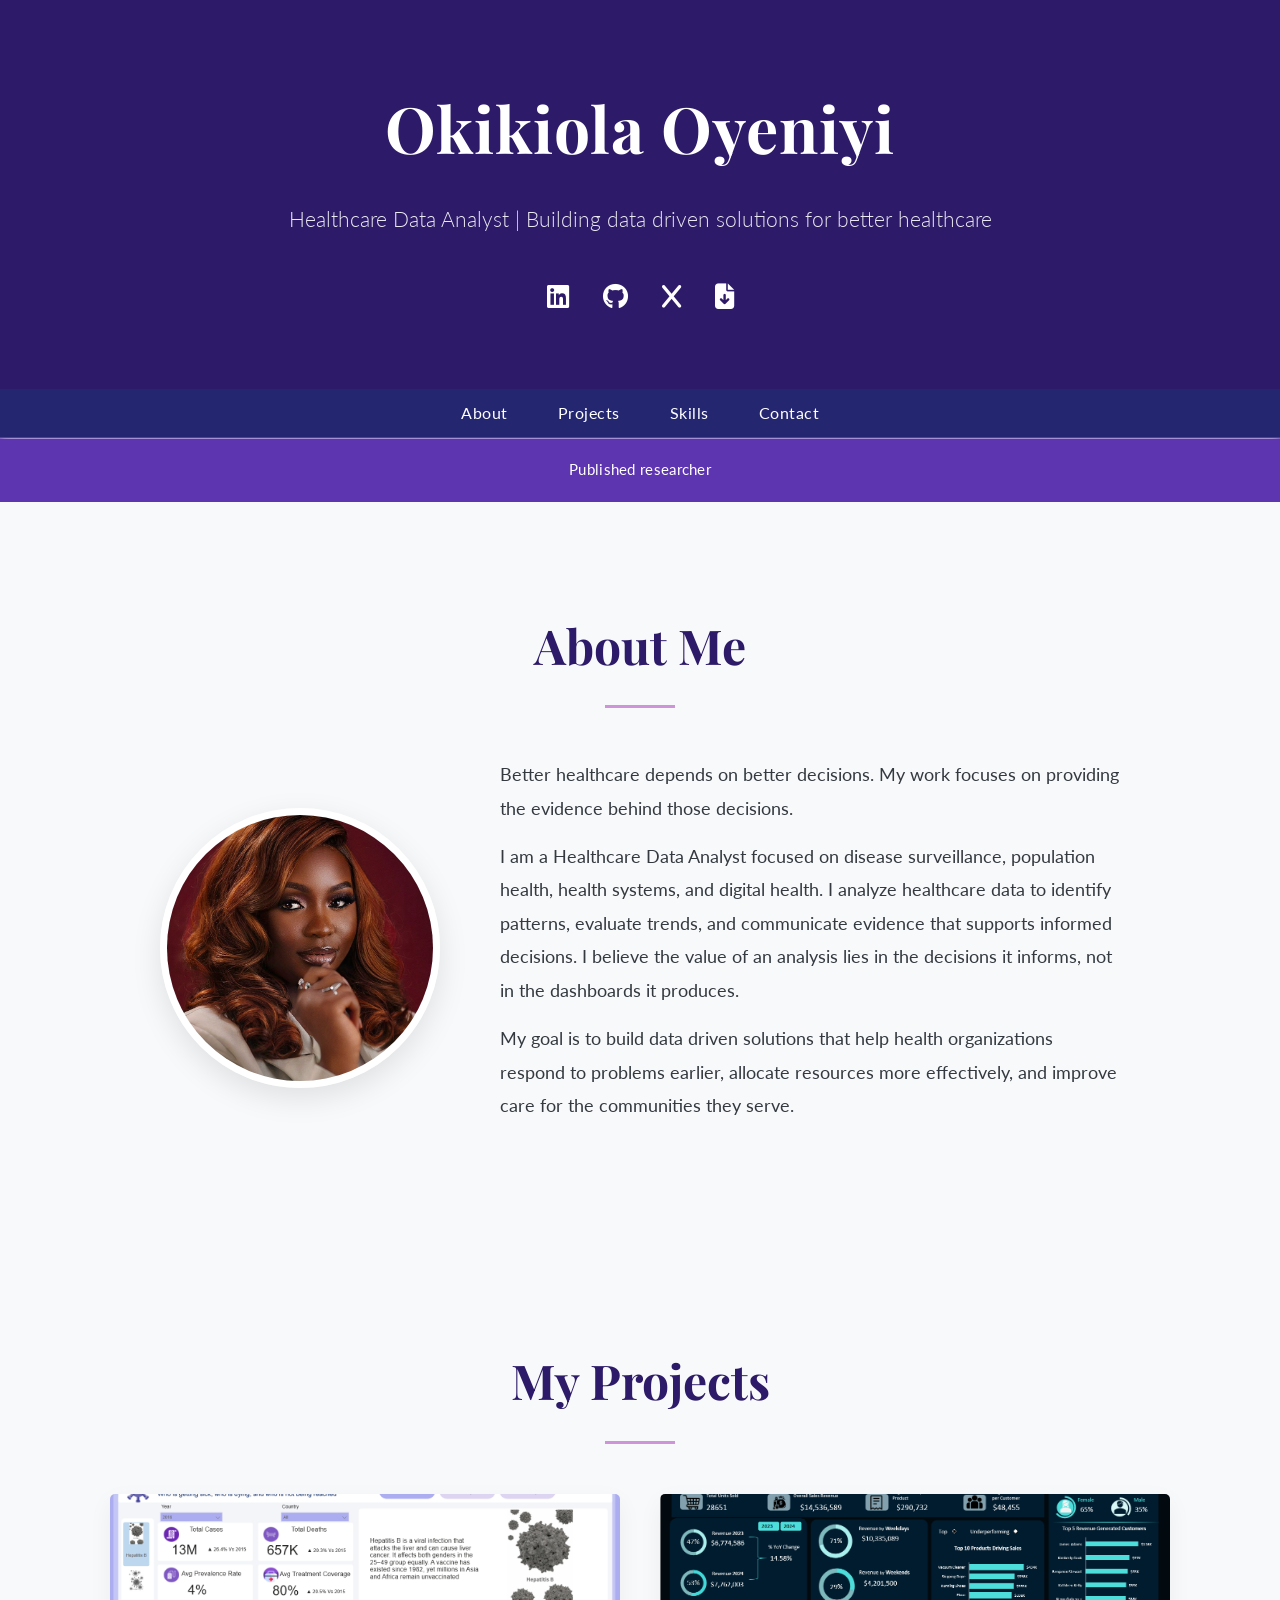
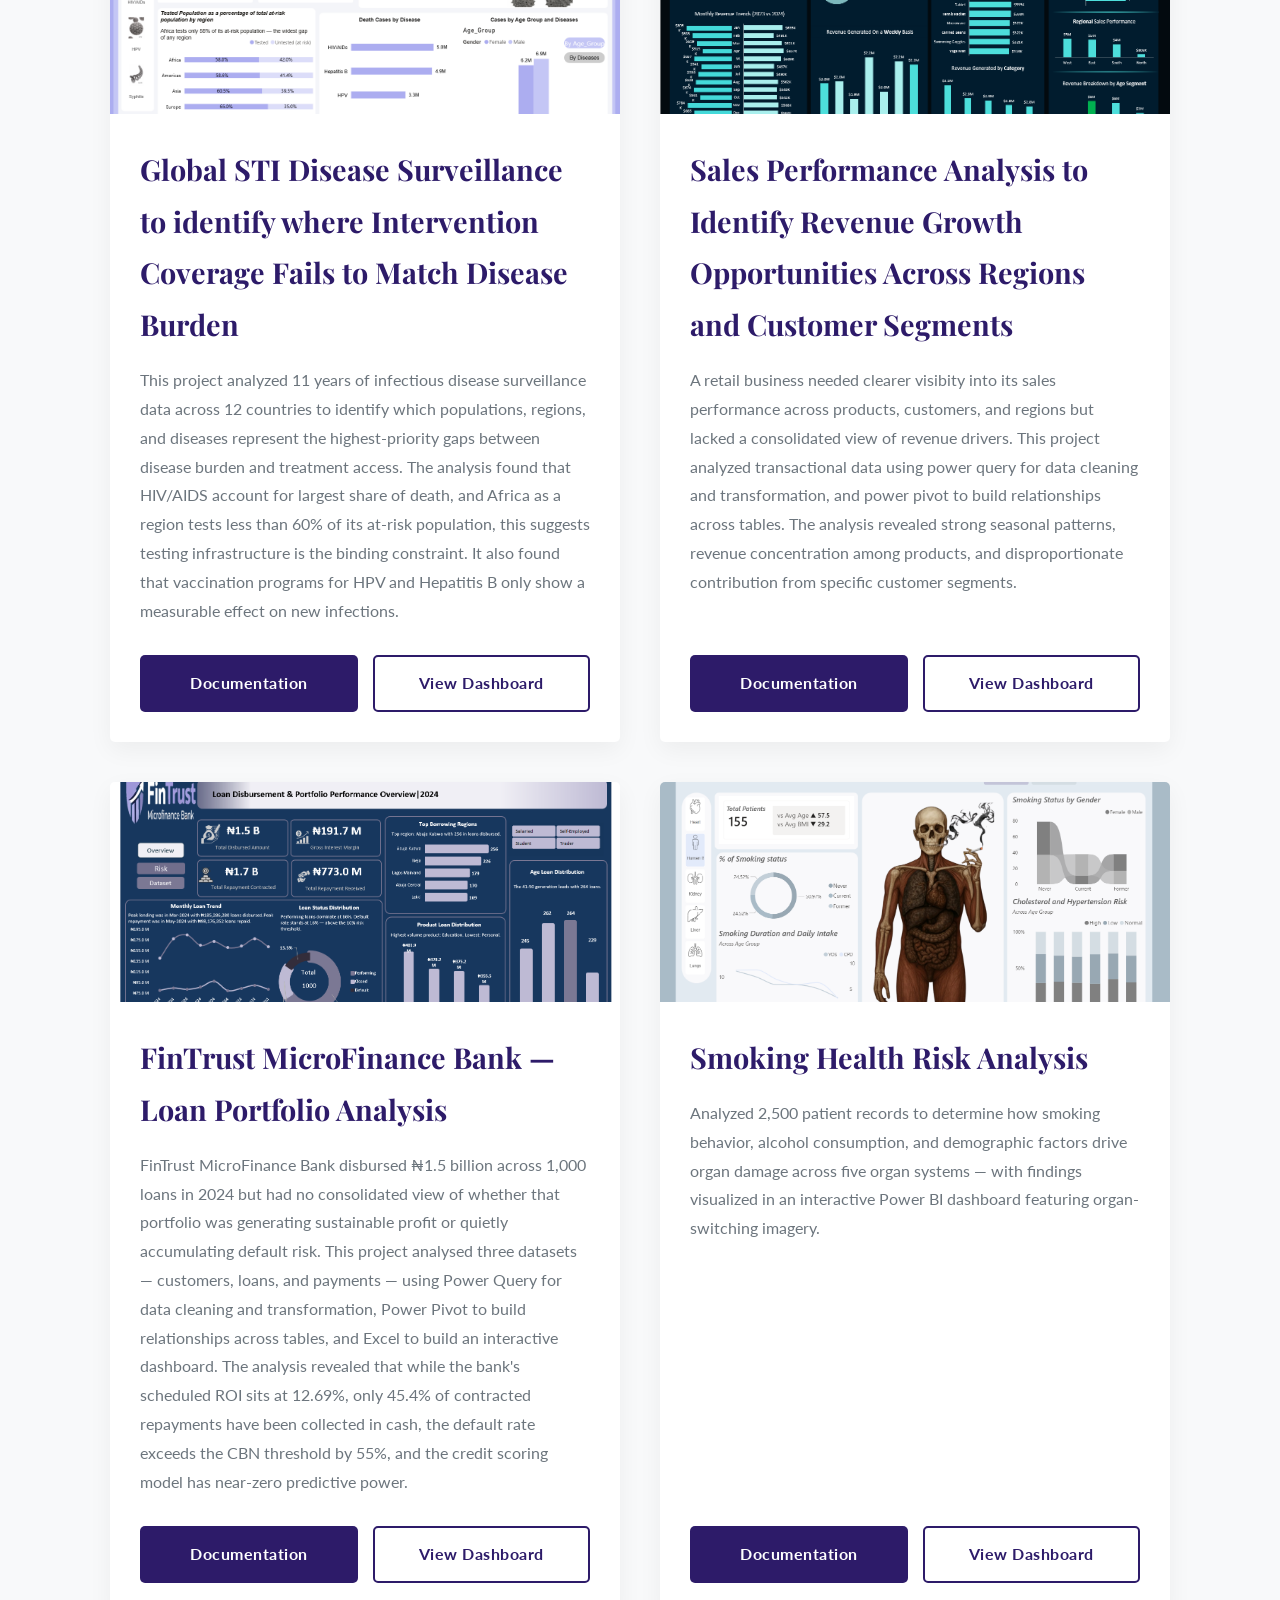
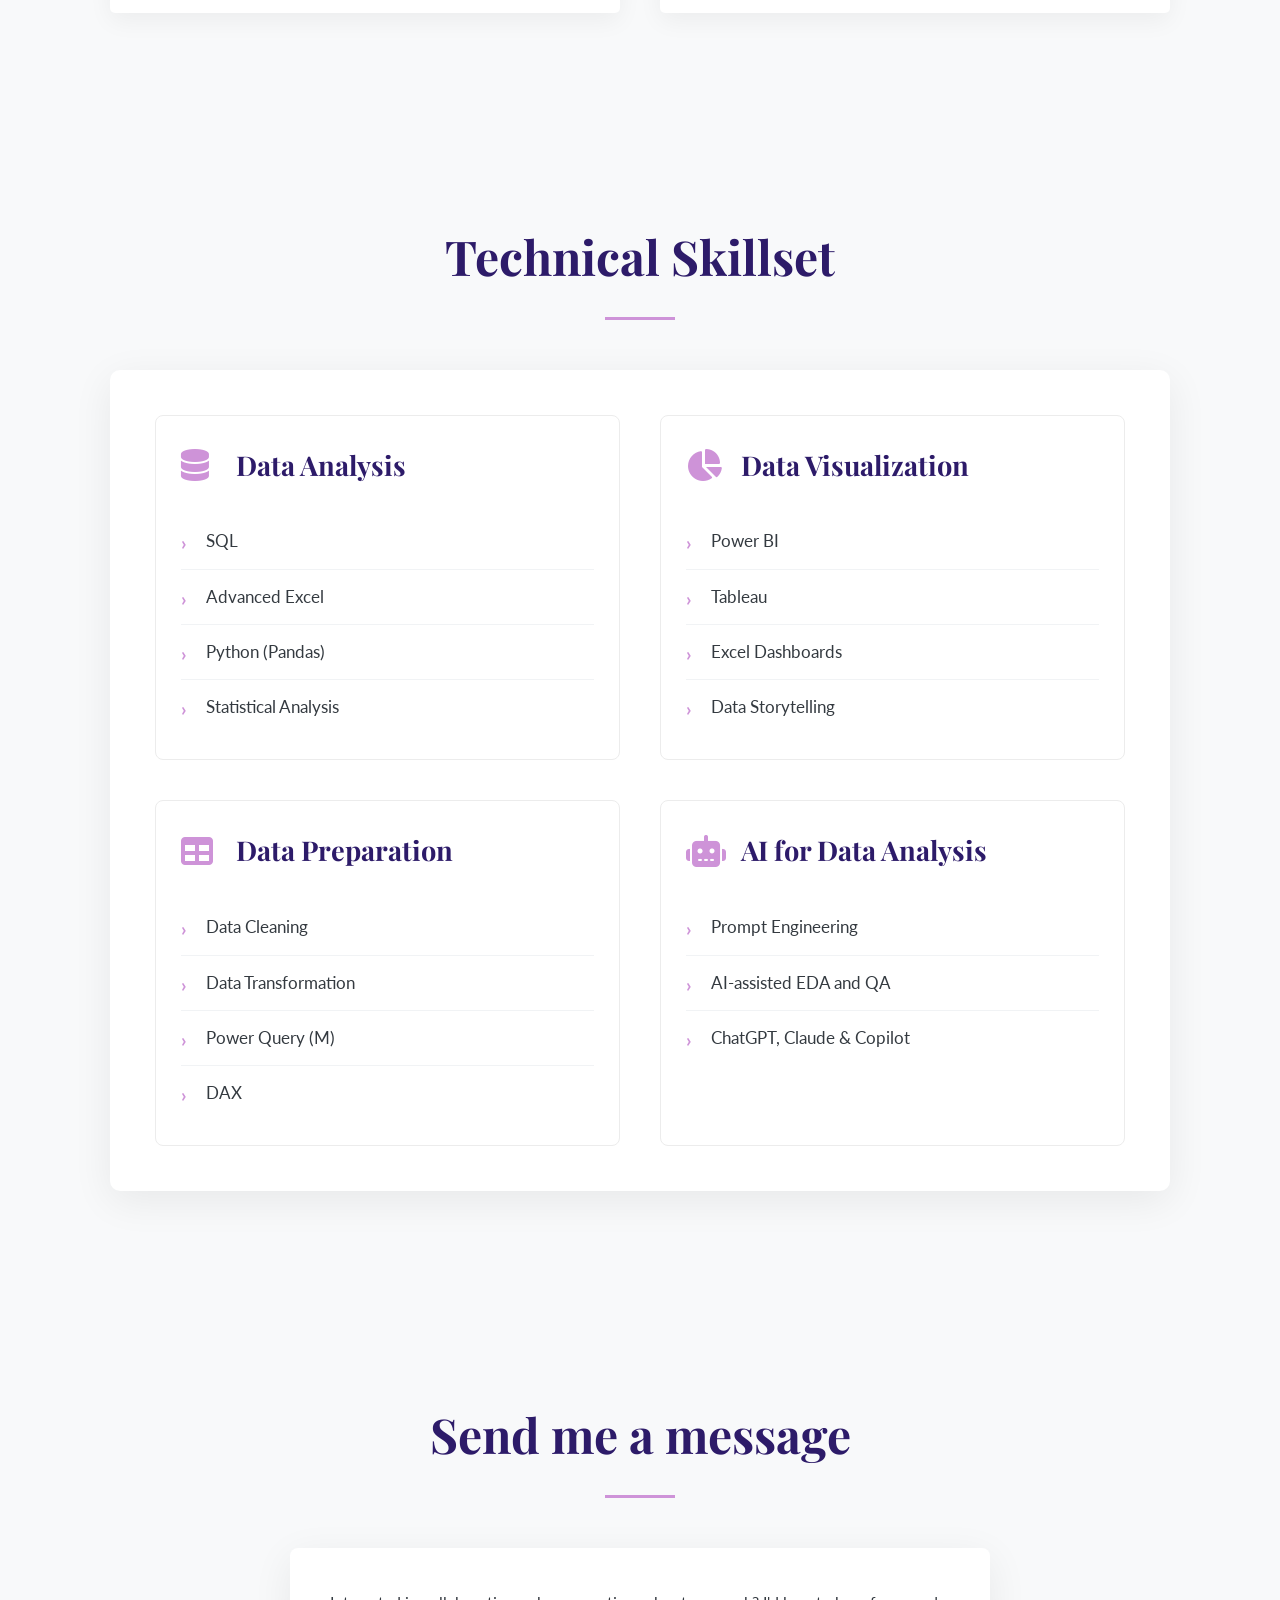
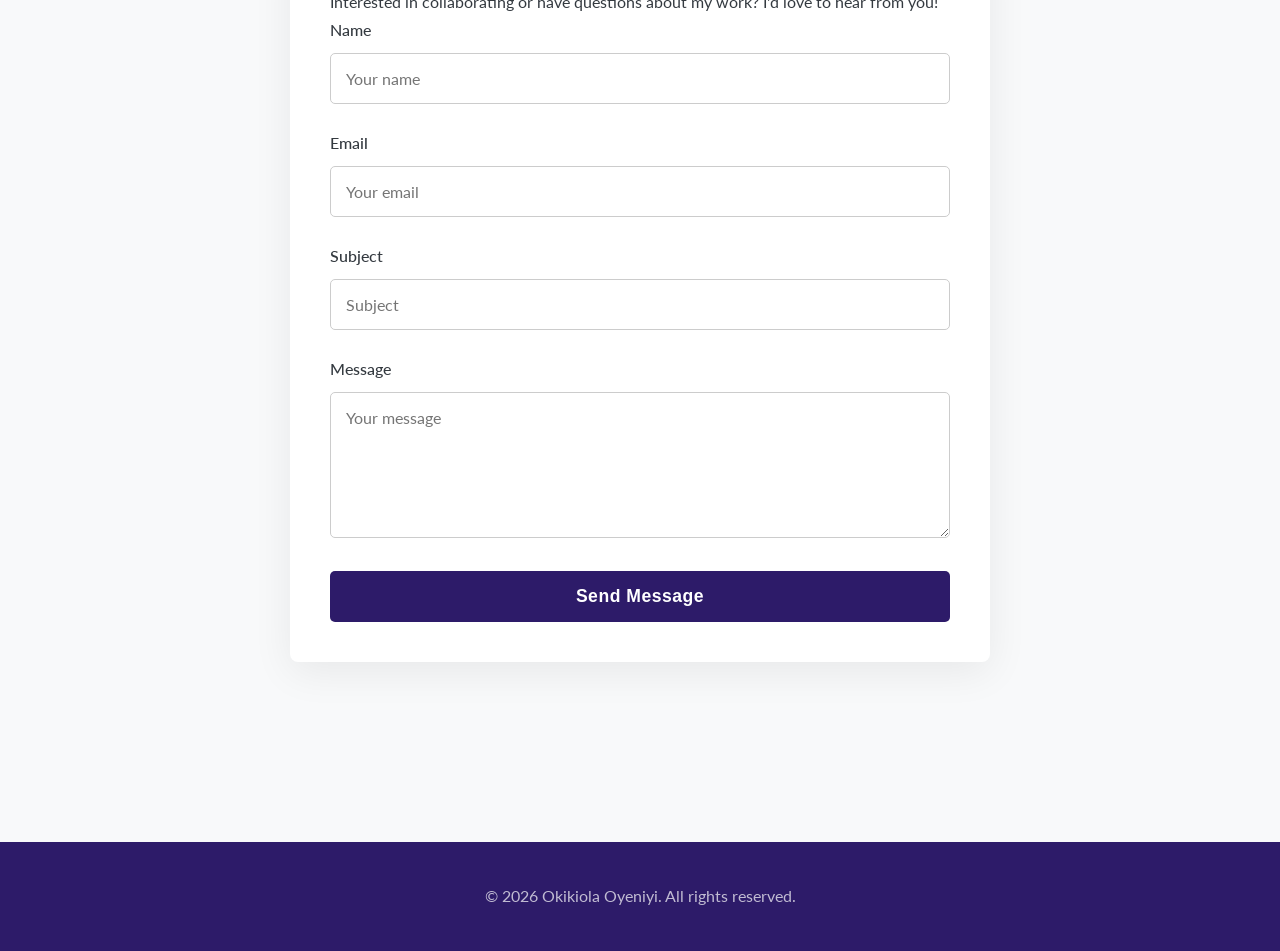
==== index.html @ 218a5eeb "Update index.html" ====
<!DOCTYPE html>
<html lang="en">
<head>
    <meta charset="UTF-8">
    <meta name="viewport" content="width=device-width, initial-scale=1.0">
    
    <!--💡UPDATE: Change the title to your name-->
    <title>Okikiola Oyeniyi| Healthcare Data Analyst Portfolio</title>

    <head>
    <meta charset="UTF-8">
    <meta name="viewport" content="width=device-width, initial-scale=1.0">
    
    <head>
    <meta charset="UTF-8">
    <meta name="viewport" content="width=device-width, initial-scale=1.0">

    <title>Okikiola Oyeniyi | Healthcare Data Analyst</title>

    <meta name="description" content="Healthcare Data Analyst building data driven solutions for disease surveillance, population health, health systems, and digital health using SQL, Power BI, Excel, and Python.">

    <meta name="keywords" content="Healthcare Data Analyst, Health Data Analyst, Public Health Analytics, Disease Surveillance, Population Health, Health Systems, Digital Health, SQL, Power BI, Excel, Python">

    <meta name="author" content="Okikiola Oyeniyi">

    <meta name="robots" content="index, follow">

    <link rel="canonical" href="https://oyeniyiokikiola.github.io/">

    <!-- Open Graph -->
    <meta property="og:title" content="Okikiola Oyeniyi | Healthcare Data Analyst">
    <meta property="og:description" content="Building data driven solutions for disease surveillance, population health, health systems, and digital health.">
    <meta property="og:image" content="https://oyeniyiokikiola.github.io/assets/images/Headshot.jpeg">
    <meta property="og:url" content="https://oyeniyiokikiola.github.io/">
    <meta property="og:type" content="website">

    <!-- Twitter / X -->
    <meta name="twitter:card" content="summary_large_image">
    <meta name="twitter:title" content="Okikiola Oyeniyi | Healthcare Data Analyst">
    <meta name="twitter:description" content="Building data driven solutions for disease surveillance, population health, health systems, and digital health.">
    <meta name="twitter:image" content="https://oyeniyiokikiola.github.io/assets/images/Headshot.jpeg">

    <!-- Structured Data -->
    <script type="application/ld+json">
    {
      "@context": "https://schema.org",
      "@type": "Person",
      "name": "Okikiola Oyeniyi",
      "url": "https://oyeniyiokikiola.github.io/",
      "image": "https://oyeniyiokikiola.github.io/assets/images/Headshot.jpeg",
      "jobTitle": "Healthcare Data Analyst",
      "description": "Healthcare Data Analyst building data driven solutions for better healthcare.",
      "sameAs": [
        "https://github.com/oyeniyiokikiola",
        "https://www.linkedin.com/in/okikiola-oyeniyi",
        "https://x.com/kiki_blacc",
        "https://orcid.org/0009-0009-5763-0736"
      ]
    }
    </script>

    <!-- Favicon -->
    <link rel="icon" type="image/png" href="/favicon-32x32.png">
    <link rel="apple-touch-icon" href="/favicon-32x32.png">

    <!-- Google Fonts -->
    <link rel="preconnect" href="https://fonts.googleapis.com">
    <link rel="preconnect" href="https://fonts.gstatic.com" crossorigin>
    <link href="https://fonts.googleapis.com/css2?family=Lato:wght@300;400;700&family=Playfair+Display:wght@500;700&display=swap" rel="stylesheet">

    <!-- Font Awesome -->
    <link rel="stylesheet" href="https://cdnjs.cloudflare.com/ajax/libs/font-awesome/6.4.2/css/all.min.css">

    <!-- Stylesheet -->
    <link rel="stylesheet" href="assets/css/style.css">
</head>
    <link rel="apple-touch-icon" href="/favicon-32x32.png">
    
    <!-- Google Fonts for Elegant Typography -->
    <link rel="preconnect" href="https://fonts.googleapis.com">
    <link rel="preconnect" href="https://fonts.gstatic.com" crossorigin> 
    <link href="https://fonts.googleapis.com/css2?family=Lato:wght@300;400;700&family=Playfair+Display:wght@500;700&display=swap" rel="stylesheet">
    
    <!-- Font Awesome for Icons -->
    <link rel="stylesheet" href="https://cdnjs.cloudflare.com/ajax/libs/font-awesome/6.4.2/css/all.min.css">
    
    <!-- Your Stylesheet -->
    <link rel="stylesheet" href="assets/css/style.css">
</head>
<body>

<!-- HEADER SECTION -->
<header>
    <div class="container">
        <!--💡UPDATE: Change to your name and title-->
        <h1>Okikiola Oyeniyi</h1>
        <p>Healthcare Data Analyst | Building data driven solutions for better healthcare </p>
        <div class="social-links">
            <!--💡UPDATE: Add your social media links and CV file-->
            <a href="https://www.linkedin.com/in/okikiola-oyeniyi-?" target="_blank" title="LinkedIn"><i class="fab fa-linkedin"></i></a>
            <a href="https://github.com/oyeniyiokikiola" target="_blank" title="GitHub"><i class="fab fa-github"></i></a>
            <a href="https://x.com/kiki_blacc?s=21" target="_blank" title="x"><i class="fab fa-x"></i></a>
            <a href="assets/Okikiola_Oyeniyi_Healthcare_Data_Analyst.pdf" download title="Download CV"><i class="fas fa-file-arrow-down"></i></a>
        </div>
    </div>
</header>

<!-- NAVIGATION -->
<nav>
    <div class="container">
        <ul>
            <li><a href="#about">About</a></li>
            <li><a href="#projects">Projects</a></li>
            <li><a href="#skills">Skills</a></li>
            <li><a href="#contact">Contact</a></li>
        </ul>
    </div>
</nav>

    <section class="credentials-strip">
    <div class="container">
        <ul>
            <li>Published researcher</li>
        </ul>
    </div>
</section>

<!-- ABOUT SECTION -->
<section id="about" class="section">
    <div class="container">
        <h2>About Me</h2>
        <div class="about-content">
            <!--💡UPDATE: Change the image to your own profile photo in assets/images/-->
            <img src="assets/images/Headshot.jpeg" alt="Okikiola Oyeniyi" class="profile-photo">
            <div class="about-text">
                <!--💡UPDATE: Write your own 'About Me' text here-->
                <p> Better healthcare depends on better decisions. My work focuses on providing the evidence behind those decisions.</p>
                <p> I am a Healthcare Data Analyst focused on disease surveillance, population health, health systems, and digital health. 
                    I analyze healthcare data to identify patterns, evaluate trends, and communicate evidence that supports informed decisions. I believe the value of an analysis lies in the decisions it informs, not in the dashboards it produces.</p>
                <p> My goal is to build data driven solutions that help health organizations respond to problems earlier, allocate resources more effectively, and improve care for the communities they serve.</p>
            </div>
        </div>
    </div>
</section>

<!-- PROJECTS SECTION -->
<section id="projects" class="section">
    <div class="container">
        <h2>My Projects</h2>
        <div class="projects-grid">

            <!--💡UPDATE: Replace this with your own project. Add as many as you like!-->

            <!-- Project 1 -->
             <div class="project-card">
                <!--💡UPDATE: Add a preview image of your project to assets/images/ -->
                <img src="assets/images/STI SURVEILLANCE DASHBOARD_THE BURDEN PAGE.png" alt="Global STI Surveillance Analysis">
                <div class="project-card-content">
                    <h3>Global STI Disease Surveillance to identify where Intervention Coverage Fails to Match Disease Burden </h3>
                    <p>This project analyzed 11 years of infectious disease surveillance data across 12 countries to identify which populations, regions, and diseases represent the highest-priority gaps between disease burden and treatment access. 
                    The analysis found that HIV/AIDS account for largest share of death, and Africa as a region tests less than 60% of its at-risk population, this suggests testing infrastructure is the binding constraint. It also found that vaccination programs for HPV and Hepatitis B only show a measurable effect on new infections.</p>
                    <div class="project-buttons">
                        <!--💡UPDATE: Add link to your project's code/documentation on GitHub-->
                        <a href="https://github.com/oyeniyiokikiola/Global-STI-Disease-Surveillance/blob/main/README.md" target="_blank" class="btn">Documentation</a>
                        <!--💡UPDATE: Add link to your live dashboard (e.g., Power BI, Tableau Public)-->
                        <a href="https://app.powerbi.com/groups/me/reports/8d1d0e14-9d08-47fb-b0b3-285975092a63?ctid=9646116f-53e1-4fee-9cb9-2bd3a6e5dfe6&pbi_source=linkShare" class="btn btn-secondary">View Dashboard</a>
                         </div>
                      </div>
                 </div>
            <!-- Project 2 -->
             <div class="project-card">
                <!--💡UPDATE: Add a preview image of your project to assets/images/ -->
                <img src="assets/images/Screenshot 2026-02-14 162722.png" alt="Sales Performance Analysis">
                <div class="project-card-content">
                    <h3>Sales Performance Analysis to Identify Revenue Growth Opportunities Across Regions and Customer Segments</h3>
                    <p>A retail business needed clearer visibity into its sales performance across products, customers, and regions but lacked a consolidated view of revenue drivers. 
                        This project analyzed transactional data using power query for data cleaning and transformation, and power pivot to build relationships across tables.
                        The analysis revealed strong seasonal patterns, revenue concentration among products, and disproportionate contribution from specific customer segments.</p>
                    <div class="project-buttons">
                        <!--💡UPDATE: Add link to your project's code/documentation on GitHub-->
                        <a href="https://github.com/oyeniyiokikiola/oyeniyiokikiola-portfoliotemplate.documentation/blob/93373dc34728cf19396055e9667ff8a6bfe60fd3/README.md" target="_blank" class="btn">Documentation</a>
                        <!--💡UPDATE: Add link to your live dashboard (e.g., Power BI, Tableau Public)-->
                        <a href="https://1drv.ms/x/c/4a9770274467d72d/IQDkJ6khsww_TqsnxuVaXLp8ARb4NA27IxvzLuhWvVLcX_E?e=Vtoofb" class="btn btn-secondary">View Dashboard</a>
                         </div>
                      </div>
                 </div>

                <!-- Project 3 -->
                 <div class="project-card">
                    <!--💡UPDATE: Add a preview image of your project to assets/images/ -->
                    <img src="assets/images/FinTrust%20Dashboard%20Snapshot.png" alt="FinTrust Microfinanace Bank Portfolio Analysis">
                    <div class="project-card-content">
                        <h3>FinTrust MicroFinance Bank — Loan Portfolio Analysis</h3>
                        <p>FinTrust MicroFinance Bank disbursed ₦1.5 billion across 1,000 loans in 2024 but had no consolidated view of whether that portfolio was generating sustainable profit or quietly accumulating default risk. 
                        This project analysed three datasets — customers, loans, and payments — using Power Query for data cleaning and transformation, Power Pivot to build relationships across tables, and Excel to build an interactive dashboard. 
                        The analysis revealed that while the bank's scheduled ROI sits at 12.69%, only 45.4% of contracted repayments have been collected in cash, the default rate exceeds the CBN threshold by 55%, and the credit scoring model has near-zero predictive power.</p>
                        <div class="project-buttons">
                            <!--💡UPDATE: Add link to your project's code/documentation on GitHub-->
                            <a href="https://github.com/oyeniyiokikiola/FinTrust-MicroFinance-Bank-Loan-Portfolio-Analysis/blob/main/README.md" target="_blank" class="btn">Documentation</a>
                            <!--💡UPDATE: Add link to your live dashboard (e.g., Power BI, Tableau Public)-->
                            <a href="https://1drv.ms/x/c/4a9770274467d72d/IQA60BQMtWpzRJoBJrbt9QxZAbZ_gf5vAzukXt4uHMn-0R0?e=BeucKe" class="btn btn-secondary">View Dashboard</a>
                         </div>
                      </div>
                 </div>

                <!-- Project 4 -->
                 <div class="project-card">
                    <!--💡UPDATE: Add a preview image of your project to assets/images/ -->
                    <img src="assets/images/Smoking%20Health%20Analysis.png" alt="Smoking Health Risk Analysis">
                    <div class="project-card-content">
                        <h3>Smoking Health Risk Analysis </h3>
                        <p>Analyzed 2,500 patient records to determine how smoking behavior, alcohol consumption, and demographic factors drive organ damage across five organ systems — with findings visualized in an interactive Power BI dashboard featuring organ-switching imagery.</p>
                        <div class="project-buttons">
                            <!--💡UPDATE: Add link to your project's code/documentation on GitHub-->
                            <a href="https://github.com/oyeniyiokikiola/FinTrust-MicroFinance-Bank-Loan-Portfolio-Analysis/blob/main/README.md" target="_blank" class="btn">Documentation</a>
                            <!--💡UPDATE: Add link to your live dashboard (e.g., Power BI, Tableau Public)-->
                            <a href="https://app.powerbi.com/view?r=eyJrIjoiNjdmNGRiZGMtNDc4OC00M2FlLTk0ZjUtMTFiOTY3N2FkZWE3IiwidCI6IjY4ZjM4MWUzLTQ2ZGEtNDdiOS1iYTU3LTZmMzIyYjhmMGRhMSIsImMiOjN9" class="btn btn-secondary">View Dashboard</a>
                              
           
        </div>
    </div>
 </div>
</section>

<!-- SKILLS SECTION -->
<section id="skills" class="section">
    <div class="container">
        <h2>Technical Skillset</h2>
        <div class="skills-table">
            
            <!--💡UPDATE: Customize your skills in each category-->
            <!-- Column 1: Data Analysis -->
            <div class="skill-column">
                <div class="skill-header">
                    <i class="fas fa-database"></i>
                    <h3>Data Analysis</h3>
                </div>
                <ul class="skill-list">
                    <li>SQL</li>
                    <li>Advanced Excel</li>
                    <li>Python (Pandas)</li>
                    <li>Statistical Analysis</li>
                </ul>
            </div>

            <!-- Column 2: Data Visualization -->
            <div class="skill-column">
                <div class="skill-header">
                    <i class="fas fa-chart-pie"></i>
                    <h3>Data Visualization</h3>
                </div>
                <ul class="skill-list">
                    <li>Power BI</li>
                    <li>Tableau</li>
                    <li>Excel Dashboards</li>
                    <li>Data Storytelling</li>
                </ul>
            </div>

            <!-- Column 3: Data Preparation -->
            <div class="skill-column">
                <div class="skill-header">
                    <i class="fas fa-table"></i>
                    <h3>Data Preparation</h3>
                </div>
                <ul class="skill-list">
                    <li>Data Cleaning</li>
                    <li>Data Transformation</li>
                    <li>Power Query (M)</li>
                    <li>DAX</li>
                 </ul>
             </div>
            <!-- Column 4: AI for Data Analysis -->
            <div class="skill-column">
                <div class="skill-header">
                    <i class="fas fa-robot"></i>
                    <h3>AI for Data Analysis</h3>
                </div>
                <ul class="skill-list">
                    <li>Prompt Engineering</li>
                    <li>AI-assisted EDA and QA</li>
                    <li>ChatGPT, Claude & Copilot</li>
                </ul>
            </div>

        </div>
    </div>
</section>

<!-- CONTACT FORM SECTION -->
<section id="contact" class="section">
    <div class="container">
        <h2>Send me a message</h2>
        
        <!--💡UPDATE: Go to formsubmit.co and replace the email with your own-->
        <form action="https://formsubmit.co/oyeniyiokikiola@gmail.com" method="POST" class="contact-form">
            <p> Interested in collaborating or have questions about my work? I'd love to hear from you!</p>

            <!-- Form Fields -->
            <div class="form-group">
                <label for="name">Name</label>
                <input type="text" name="name" id="name" placeholder="Your name" required>
            </div>
            <div class="form-group">
                <label for="email">Email</label>
                <input type="email" name="email" id="email" placeholder="Your email" required>
            </div>
            <div class="form-group">
                <label for="subject">Subject</label>
                <input type="text" name="subject" id="subject" placeholder="Subject" required>
            </div>
            <div class="form-group">
                <label for="message">Message</label>
                <textarea name="message" id="message" rows="6" placeholder="Your message" required></textarea>
            </div>
            
            <!-- Submit Button -->
            <button type="submit" class="btn">Send Message</button>

        </form>
    </div>
</section>

<!-- FOOTER -->
<footer>
    <div class="container">
        <!--💡UPDATE: Change the year and your name-->
        <p>&copy; 2026 Okikiola Oyeniyi. All rights reserved.</p>
    </div>
</footer>

<script src="assets/js/main.js"></script>

</body>
</html>
---- assets/css/style.css ----
/* --- 1. Variables (Modern Tech Palette) --- */
:root {
    /* This template uses a professional "Modern Tech" color scheme. */
    --primary-color: #2D1B69;   /* Midnight Purple */
    --secondary-color: #5E35B1; /* Deep Violet */
    --accent-color: #CE93D8;    /* Soft Lavendar */

    /* --- Shared Variables (These usually don't need to change) --- */
    --light-bg-color: #F8F9FA;
    --white-color: #ffffff;
    --dark-text-color: #343A40;
    --light-text-color: #6c757d;
    --card-bg-color: #ffffff;
    
    /* Fonts */
    --font-heading: 'Playfair Display', serif;
    --font-body: 'Lato', sans-serif;
}

/* --- 2. Base & Reset Styles --- */
* {
    margin: 0;
    padding: 0;
    box-sizing: border-box;
}

html {
    scroll-behavior: smooth;
}

body {
    font-family: var(--font-body);
    font-weight: 400;
    line-height: 1.8;
    background-color: var(--light-bg-color);
    color: var(--dark-text-color);
}

.container {
    width: 90%;
    max-width: 1100px;
    margin: 0 auto;
    padding: 0 20px;
}

a {
    text-decoration: none;
    color: var(--accent-color);
    transition: all 0.3s ease-in-out;
}

a:hover {
    opacity: 0.8;
}

img {
    max-width: 100%;
    height: auto;
}

/* --- 3. Header --- */
header {
    background: var(--primary-color);
    color: var(--white-color);
    padding: 70px 0;
    text-align: center;
}

header h1 {
    font-family: var(--font-heading);
    font-size: 4rem;
    font-weight: 700;
    margin-bottom: 15px;
    letter-spacing: 1px;
}

header p {
    font-size: 1.3rem;
    font-weight: 300;
    opacity: 0.9;
    margin-bottom: 35px;
}

/* --- 3.5 Social Icons --- */
.social-links a {
    color: var(--white-color);
    font-size: 1.6rem;
    margin: 0 15px;
    transition: transform 0.3s ease, color 0.3s ease;
    display: inline-block;
}

.social-links a:hover {
    color: var(--accent-color);
    transform: translateY(-3px);
}
.credentials-strip {
    background-color: var(--secondary-color);
    padding: 18px 0;
}

.credentials-strip .container {
    display: flex;
    justify-content: center;
    flex-wrap: wrap;
    gap: 40px;
}

.credentials-strip ul {
    display: flex;
    justify-content: center;
    flex-wrap: wrap;
    gap: 40px;
    list-style: none;
}

.credentials-strip li {
    color: var(--white-color);
    font-size: 0.95rem;
    letter-spacing: 0.3px;
}

.credentials-strip strong {
    color: var(--accent-color);
    font-weight: 700;
}

@media (max-width: 600px) {
    .credentials-strip ul {
        flex-direction: column;
        gap: 10px;
        text-align: center;
    }
}

/* --- 4. Navigation --- */
nav {
    background-color: rgba(25, 27, 105, 0.95); /* Adjusted for new primary color */
    backdrop-filter: blur(5px);
    position: sticky;
    top: 0;
    z-index: 1000;
    border-bottom: 1px solid var(--secondary-color);
}

nav ul {
    display: flex;
    justify-content: center;
    list-style: none;
    padding: 10px 0;
}

nav ul li a {
    color: var(--white-color);
    font-weight: 400;
    padding: 15px 25px;
    font-size: 1rem;
    letter-spacing: 0.5px;
    position: relative;
}

nav ul li a::after {
    content: '';
    position: absolute;
    bottom: 10px;
    left: 50%;
    transform: translateX(-50%);
    width: 0;
    height: 2px;
    background-color: var(--accent-color);
    transition: width 0.4s ease;
}

nav ul li a:hover::after {
    width: 50%;
}

/* --- 5. Sections --- */
.section {
    padding: 100px 0;
}

.section h2 {
    text-align: center;
    font-family: var(--font-heading);
    font-size: 3rem;
    font-weight: 700;
    margin-bottom: 70px;
    position: relative;
    color: var(--primary-color);
}

.section h2::after {
    content: '';
    position: absolute;
    bottom: -20px;
    left: 50%;
    transform: translateX(-50%);
    width: 70px;
    height: 3px;
    background: var(--accent-color);
}

/* --- 5.1 About Section --- */
.about-content {
    display: flex;
    align-items: center;
    gap: 60px;
    max-width: 960px;
    margin: 0 auto;
    text-align: left;
}

.profile-photo {
    width: 280px;
    height: 280px;
    border-radius: 50%;
    object-fit: cover;
    border: 7px solid var(--white-color);
    box-shadow: 0 10px 30px rgba(0, 0, 0, 0.1);
}

.about-text {
    flex: 1;
}

.about-text p {
    font-size: 1.1rem;
    margin-bottom: 15px;
    line-height: 1.9;
}

/* --- 5.5 Project Cards --- */
.projects-grid {
    display: grid;
    grid-template-columns: repeat(auto-fit, minmax(340px, 1fr));
    gap: 40px;
}

.project-card {
    background: var(--card-bg-color);
    border-radius: 5px;
    overflow: hidden;
    box-shadow: 0 8px 25px rgba(0, 0, 0, 0.05);
    transition: transform 0.4s ease, box-shadow 0.4s ease;
    display: flex;
    flex-direction: column;
}

.project-card:hover {
    transform: translateY(-12px);
    box-shadow: 0 20px 40px rgba(0, 0, 0, 0.1);
}

.project-card img {
    width: 100%;
    height: 220px;
    object-fit: cover;
}

.project-card-content {
    padding: 30px;
    flex-grow: 1;
    display: flex;
    flex-direction: column;
}

.project-card-content h3 {
    font-family: var(--font-heading);
    font-size: 1.8rem;
    margin-bottom: 15px;
    color: var(--primary-color);
}

.project-card-content p {
    color: var(--light-text-color);
    margin-bottom: 30px;
    flex-grow: 1;
}

.project-buttons {
    display: flex;
    gap: 15px;
    margin-top: auto;
}

.btn {
    display: inline-block;
    background: var(--primary-color);
    color: var(--white-color);
    padding: 12px 20px;
    border-radius: 5px;
    font-weight: 700;
    text-align: center;
    transition: all 0.3s ease;
    flex: 1;
    letter-spacing: 0.5px;
    border: 2px solid transparent;
}

.btn:hover {
    background: var(--accent-color);
    color: var(--white-color);
    transform: translateY(-2px);
}

.btn-secondary {
    background: transparent;
    color: var(--primary-color);
    border: 2px solid var(--primary-color);
}

.btn-secondary:hover {
    background: var(--primary-color);
    color: var(--white-color);
}


/* --- 6. Tabular Skills Section --- */
#skills .container {
    max-width: 1100px;
}

.skills-table {
    display: grid;
    grid-template-columns: repeat(2, 1fr);
    gap: 40px;
    margin-top: 50px;
    background-color: var(--card-bg-color);
    padding: 45px;
    border-radius: 10px;
    box-shadow: 0 10px 40px rgba(0, 0, 0, 0.07);
}

.skill-column {
    padding: 0 20px;
}

.skill-column {
    border: 1px solid #ececec;
    border-radius: 8px;
    padding: 25px;
    background: #fff;
}
.skill-header {
    display: flex;
    align-items: center;
    margin-bottom: 25px;
}

.skill-header i {
    font-size: 2rem;
    color: var(--accent-color);
    margin-right: 15px;
    width: 40px;
}

.skill-header h3 {
    font-family: var(--font-heading);
    font-size: 1.7rem;
    color: var(--primary-color);
}

.skill-list {
    list-style: none;
    padding-left: 0;
}

.skill-list li {
    padding: 12px 0;
    font-size: 1.05rem;
    color: var(--dark-text-color);
    border-bottom: 1px solid #f1f3f5;
    position: relative;
    padding-left: 25px;
}

.skill-list li::before {
    content: '›';
    position: absolute;
    left: 0;
    top: 12px;
    color: var(--accent-color);
    font-weight: 700;
    font-size: 1.2rem;
}

.skill-list li:last-child {
    border-bottom: none;
}

/* --- 7. Contact Form --- */
#contact .container {
    max-width: 800px;
}

.contact-form {
    max-width: 700px;
    margin: 0 auto;
    background: var(--card-bg-color);
    padding: 40px;
    border-radius: 8px;
    box-shadow: 0 10px 40px rgba(0, 0, 0, 0.07);
}

.form-group {
    margin-bottom: 25px;
}

.contact-form label {
    display: block;
    margin-bottom: 8px;
    font-weight: 500;
    font-size: 1rem;
    color: var(--dark-text-color);
}

.contact-form input,
.contact-form textarea {
    width: 100%;
    padding: 15px;
    border: 1px solid #ccc;
    border-radius: 5px;
    font-family: var(--font-body);
    font-size: 1rem;
    transition: border-color 0.3s ease, box-shadow 0.3s ease;
}

.contact-form input:focus,
.contact-form textarea:focus {
    outline: none;
    border-color: var(--accent-color);
    box-shadow: 0 0 0 3px rgba(206, 147, 216, 0.25); /* Adjusted for new accent color */
}

.contact-form button.btn {
    width: 100%;
    padding: 15px;
    font-size: 1.1rem;
    font-weight: 700;
    letter-spacing: 0.5px;
    border: none;
    cursor: pointer;
}

/* --- 8. Footer --- */
footer {
    background: var(--primary-color);
    color: var(--white-color);
    text-align: center;
    padding: 40px 0;
    margin-top: 80px;
}

footer p {
    opacity: 0.7;
}

/* --- 9. Responsive Design --- */
@media (max-width: 992px) {
    .skills-table {
        grid-template-columns: 1fr 1fr;
    }
}

@media (max-width: 768px) {
    header h1 {
        font-size: 2.8rem;
    }
    
    .about-content {
        flex-direction: column;
        text-align: center;
    }

    #projects .container {
        padding: 0 5px; 
    }

    .projects-grid {
        grid-template-columns: repeat(2, 1fr);
    }

    .skills-table {
        grid-template-columns: 1fr;
        padding: 20px;
        gap: 40px;
    }

    .skill-column:not(:last-child) {
        border-right: none;
        border-bottom: 1px solid #e9ecef;
        padding-bottom: 30px;
    }
}

@media (max-width: 600px) {
    .section h2 {
        font-size: 2.2rem;
    }

    .projects-grid {
        grid-template-columns: 1fr;
        gap: 25px;
    }

    .project-card-content {
        padding: 20px;
    }

    .project-card-content h3 {
        font-size: 1.4rem;
    }

    nav ul li a {
        padding: 12px 14px;
        font-size: 0.9rem;
    }
}
---- assets/css/style.css ----
/* --- 1. Variables (Modern Tech Palette) --- */
:root {
    /* This template uses a professional "Modern Tech" color scheme. */
    --primary-color: #2D1B69;   /* Midnight Purple */
    --secondary-color: #5E35B1; /* Deep Violet */
    --accent-color: #CE93D8;    /* Soft Lavendar */

    /* --- Shared Variables (These usually don't need to change) --- */
    --light-bg-color: #F8F9FA;
    --white-color: #ffffff;
    --dark-text-color: #343A40;
    --light-text-color: #6c757d;
    --card-bg-color: #ffffff;
    
    /* Fonts */
    --font-heading: 'Playfair Display', serif;
    --font-body: 'Lato', sans-serif;
}

/* --- 2. Base & Reset Styles --- */
* {
    margin: 0;
    padding: 0;
    box-sizing: border-box;
}

html {
    scroll-behavior: smooth;
}

body {
    font-family: var(--font-body);
    font-weight: 400;
    line-height: 1.8;
    background-color: var(--light-bg-color);
    color: var(--dark-text-color);
}

.container {
    width: 90%;
    max-width: 1100px;
    margin: 0 auto;
    padding: 0 20px;
}

a {
    text-decoration: none;
    color: var(--accent-color);
    transition: all 0.3s ease-in-out;
}

a:hover {
    opacity: 0.8;
}

img {
    max-width: 100%;
    height: auto;
}

/* --- 3. Header --- */
header {
    background: var(--primary-color);
    color: var(--white-color);
    padding: 70px 0;
    text-align: center;
}

header h1 {
    font-family: var(--font-heading);
    font-size: 4rem;
    font-weight: 700;
    margin-bottom: 15px;
    letter-spacing: 1px;
}

header p {
    font-size: 1.3rem;
    font-weight: 300;
    opacity: 0.9;
    margin-bottom: 35px;
}

/* --- 3.5 Social Icons --- */
.social-links a {
    color: var(--white-color);
    font-size: 1.6rem;
    margin: 0 15px;
    transition: transform 0.3s ease, color 0.3s ease;
    display: inline-block;
}

.social-links a:hover {
    color: var(--accent-color);
    transform: translateY(-3px);
}
.credentials-strip {
    background-color: var(--secondary-color);
    padding: 18px 0;
}

.credentials-strip .container {
    display: flex;
    justify-content: center;
    flex-wrap: wrap;
    gap: 40px;
}

.credentials-strip ul {
    display: flex;
    justify-content: center;
    flex-wrap: wrap;
    gap: 40px;
    list-style: none;
}

.credentials-strip li {
    color: var(--white-color);
    font-size: 0.95rem;
    letter-spacing: 0.3px;
}

.credentials-strip strong {
    color: var(--accent-color);
    font-weight: 700;
}

@media (max-width: 600px) {
    .credentials-strip ul {
        flex-direction: column;
        gap: 10px;
        text-align: center;
    }
}

/* --- 4. Navigation --- */
nav {
    background-color: rgba(25, 27, 105, 0.95); /* Adjusted for new primary color */
    backdrop-filter: blur(5px);
    position: sticky;
    top: 0;
    z-index: 1000;
    border-bottom: 1px solid var(--secondary-color);
}

nav ul {
    display: flex;
    justify-content: center;
    list-style: none;
    padding: 10px 0;
}

nav ul li a {
    color: var(--white-color);
    font-weight: 400;
    padding: 15px 25px;
    font-size: 1rem;
    letter-spacing: 0.5px;
    position: relative;
}

nav ul li a::after {
    content: '';
    position: absolute;
    bottom: 10px;
    left: 50%;
    transform: translateX(-50%);
    width: 0;
    height: 2px;
    background-color: var(--accent-color);
    transition: width 0.4s ease;
}

nav ul li a:hover::after {
    width: 50%;
}

/* --- 5. Sections --- */
.section {
    padding: 100px 0;
}

.section h2 {
    text-align: center;
    font-family: var(--font-heading);
    font-size: 3rem;
    font-weight: 700;
    margin-bottom: 70px;
    position: relative;
    color: var(--primary-color);
}

.section h2::after {
    content: '';
    position: absolute;
    bottom: -20px;
    left: 50%;
    transform: translateX(-50%);
    width: 70px;
    height: 3px;
    background: var(--accent-color);
}

/* --- 5.1 About Section --- */
.about-content {
    display: flex;
    align-items: center;
    gap: 60px;
    max-width: 960px;
    margin: 0 auto;
    text-align: left;
}

.profile-photo {
    width: 280px;
    height: 280px;
    border-radius: 50%;
    object-fit: cover;
    border: 7px solid var(--white-color);
    box-shadow: 0 10px 30px rgba(0, 0, 0, 0.1);
}

.about-text {
    flex: 1;
}

.about-text p {
    font-size: 1.1rem;
    margin-bottom: 15px;
    line-height: 1.9;
}

/* --- 5.5 Project Cards --- */
.projects-grid {
    display: grid;
    grid-template-columns: repeat(auto-fit, minmax(340px, 1fr));
    gap: 40px;
}

.project-card {
    background: var(--card-bg-color);
    border-radius: 5px;
    overflow: hidden;
    box-shadow: 0 8px 25px rgba(0, 0, 0, 0.05);
    transition: transform 0.4s ease, box-shadow 0.4s ease;
    display: flex;
    flex-direction: column;
}

.project-card:hover {
    transform: translateY(-12px);
    box-shadow: 0 20px 40px rgba(0, 0, 0, 0.1);
}

.project-card img {
    width: 100%;
    height: 220px;
    object-fit: cover;
}

.project-card-content {
    padding: 30px;
    flex-grow: 1;
    display: flex;
    flex-direction: column;
}

.project-card-content h3 {
    font-family: var(--font-heading);
    font-size: 1.8rem;
    margin-bottom: 15px;
    color: var(--primary-color);
}

.project-card-content p {
    color: var(--light-text-color);
    margin-bottom: 30px;
    flex-grow: 1;
}

.project-buttons {
    display: flex;
    gap: 15px;
    margin-top: auto;
}

.btn {
    display: inline-block;
    background: var(--primary-color);
    color: var(--white-color);
    padding: 12px 20px;
    border-radius: 5px;
    font-weight: 700;
    text-align: center;
    transition: all 0.3s ease;
    flex: 1;
    letter-spacing: 0.5px;
    border: 2px solid transparent;
}

.btn:hover {
    background: var(--accent-color);
    color: var(--white-color);
    transform: translateY(-2px);
}

.btn-secondary {
    background: transparent;
    color: var(--primary-color);
    border: 2px solid var(--primary-color);
}

.btn-secondary:hover {
    background: var(--primary-color);
    color: var(--white-color);
}


/* --- 6. Tabular Skills Section --- */
#skills .container {
    max-width: 1100px;
}

.skills-table {
    display: grid;
    grid-template-columns: repeat(2, 1fr);
    gap: 40px;
    margin-top: 50px;
    background-color: var(--card-bg-color);
    padding: 45px;
    border-radius: 10px;
    box-shadow: 0 10px 40px rgba(0, 0, 0, 0.07);
}

.skill-column {
    padding: 0 20px;
}

.skill-column {
    border: 1px solid #ececec;
    border-radius: 8px;
    padding: 25px;
    background: #fff;
}
.skill-header {
    display: flex;
    align-items: center;
    margin-bottom: 25px;
}

.skill-header i {
    font-size: 2rem;
    color: var(--accent-color);
    margin-right: 15px;
    width: 40px;
}

.skill-header h3 {
    font-family: var(--font-heading);
    font-size: 1.7rem;
    color: var(--primary-color);
}

.skill-list {
    list-style: none;
    padding-left: 0;
}

.skill-list li {
    padding: 12px 0;
    font-size: 1.05rem;
    color: var(--dark-text-color);
    border-bottom: 1px solid #f1f3f5;
    position: relative;
    padding-left: 25px;
}

.skill-list li::before {
    content: '›';
    position: absolute;
    left: 0;
    top: 12px;
    color: var(--accent-color);
    font-weight: 700;
    font-size: 1.2rem;
}

.skill-list li:last-child {
    border-bottom: none;
}

/* --- 7. Contact Form --- */
#contact .container {
    max-width: 800px;
}

.contact-form {
    max-width: 700px;
    margin: 0 auto;
    background: var(--card-bg-color);
    padding: 40px;
    border-radius: 8px;
    box-shadow: 0 10px 40px rgba(0, 0, 0, 0.07);
}

.form-group {
    margin-bottom: 25px;
}

.contact-form label {
    display: block;
    margin-bottom: 8px;
    font-weight: 500;
    font-size: 1rem;
    color: var(--dark-text-color);
}

.contact-form input,
.contact-form textarea {
    width: 100%;
    padding: 15px;
    border: 1px solid #ccc;
    border-radius: 5px;
    font-family: var(--font-body);
    font-size: 1rem;
    transition: border-color 0.3s ease, box-shadow 0.3s ease;
}

.contact-form input:focus,
.contact-form textarea:focus {
    outline: none;
    border-color: var(--accent-color);
    box-shadow: 0 0 0 3px rgba(206, 147, 216, 0.25); /* Adjusted for new accent color */
}

.contact-form button.btn {
    width: 100%;
    padding: 15px;
    font-size: 1.1rem;
    font-weight: 700;
    letter-spacing: 0.5px;
    border: none;
    cursor: pointer;
}

/* --- 8. Footer --- */
footer {
    background: var(--primary-color);
    color: var(--white-color);
    text-align: center;
    padding: 40px 0;
    margin-top: 80px;
}

footer p {
    opacity: 0.7;
}

/* --- 9. Responsive Design --- */
@media (max-width: 992px) {
    .skills-table {
        grid-template-columns: 1fr 1fr;
    }
}

@media (max-width: 768px) {
    header h1 {
        font-size: 2.8rem;
    }
    
    .about-content {
        flex-direction: column;
        text-align: center;
    }

    #projects .container {
        padding: 0 5px; 
    }

    .projects-grid {
        grid-template-columns: repeat(2, 1fr);
    }

    .skills-table {
        grid-template-columns: 1fr;
        padding: 20px;
        gap: 40px;
    }

    .skill-column:not(:last-child) {
        border-right: none;
        border-bottom: 1px solid #e9ecef;
        padding-bottom: 30px;
    }
}

@media (max-width: 600px) {
    .section h2 {
        font-size: 2.2rem;
    }

    .projects-grid {
        grid-template-columns: 1fr;
        gap: 25px;
    }

    .project-card-content {
        padding: 20px;
    }

    .project-card-content h3 {
        font-size: 1.4rem;
    }

    nav ul li a {
        padding: 12px 14px;
        font-size: 0.9rem;
    }
}
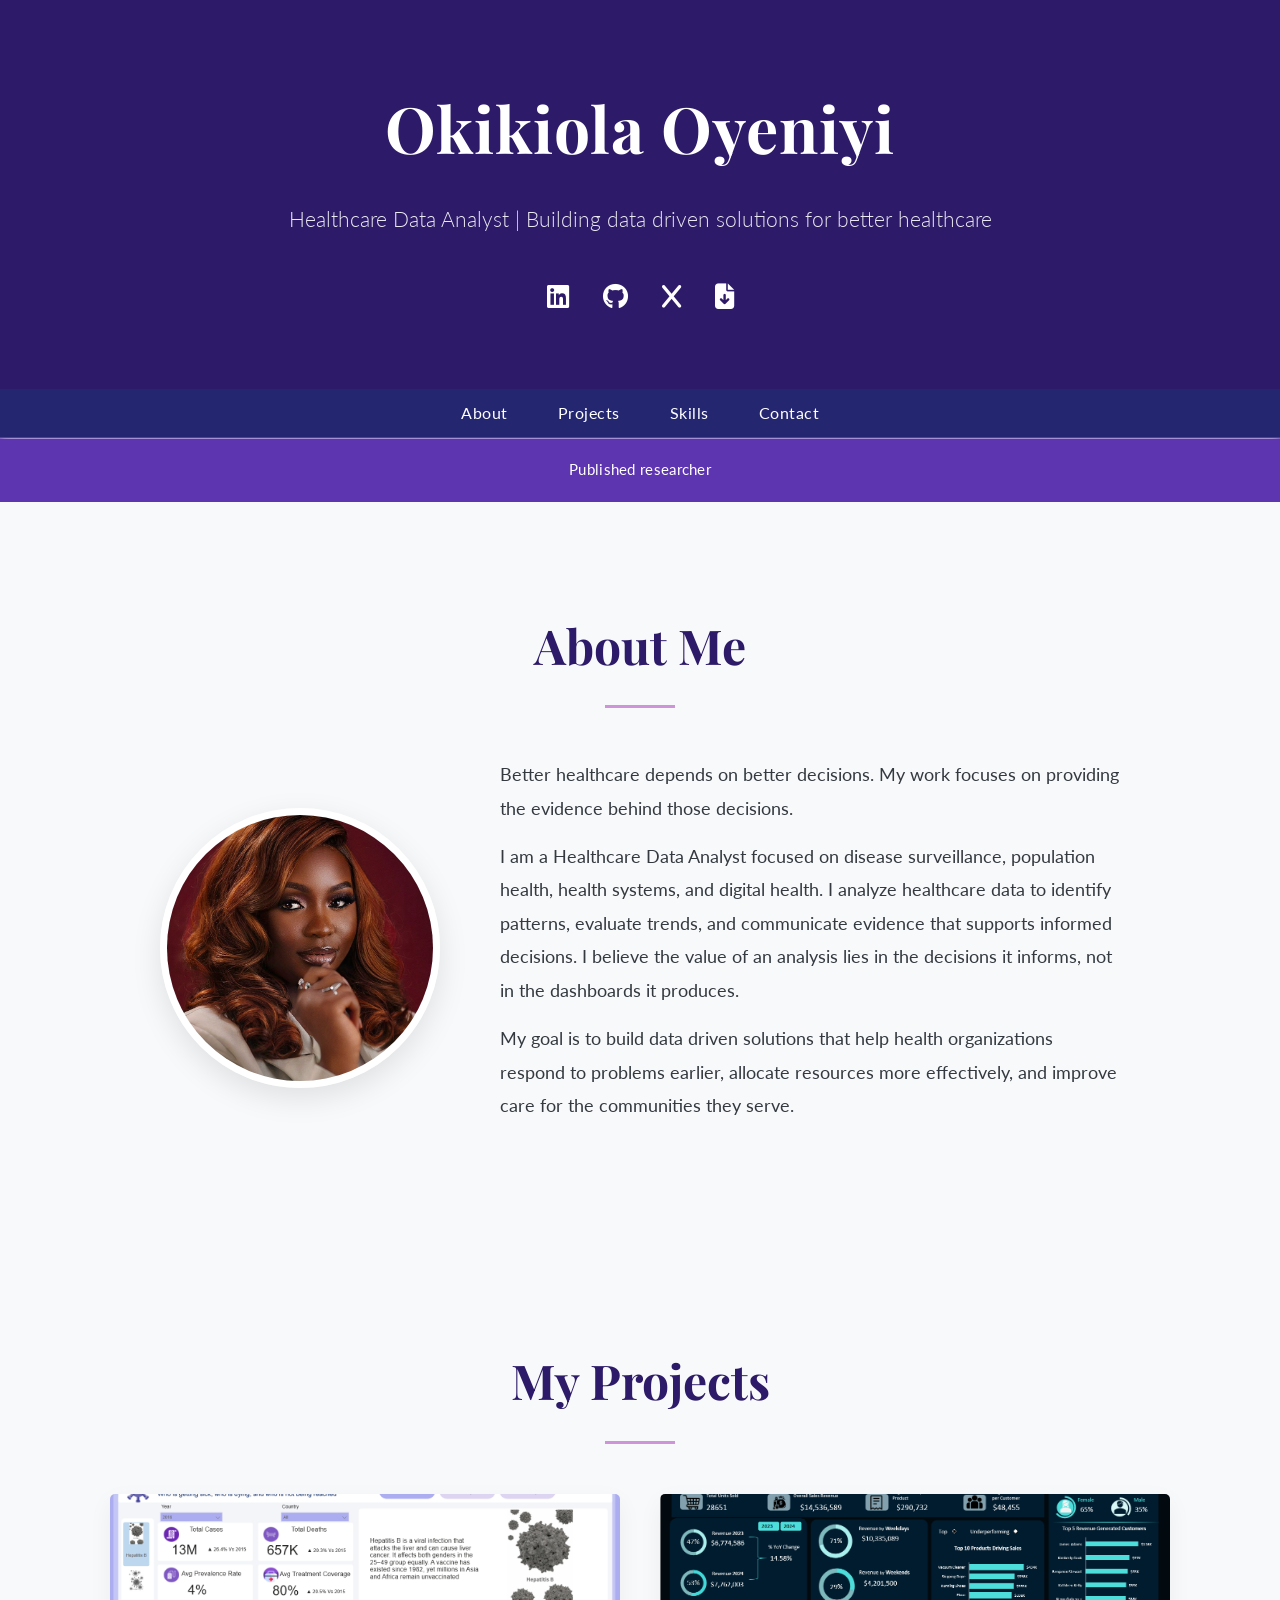
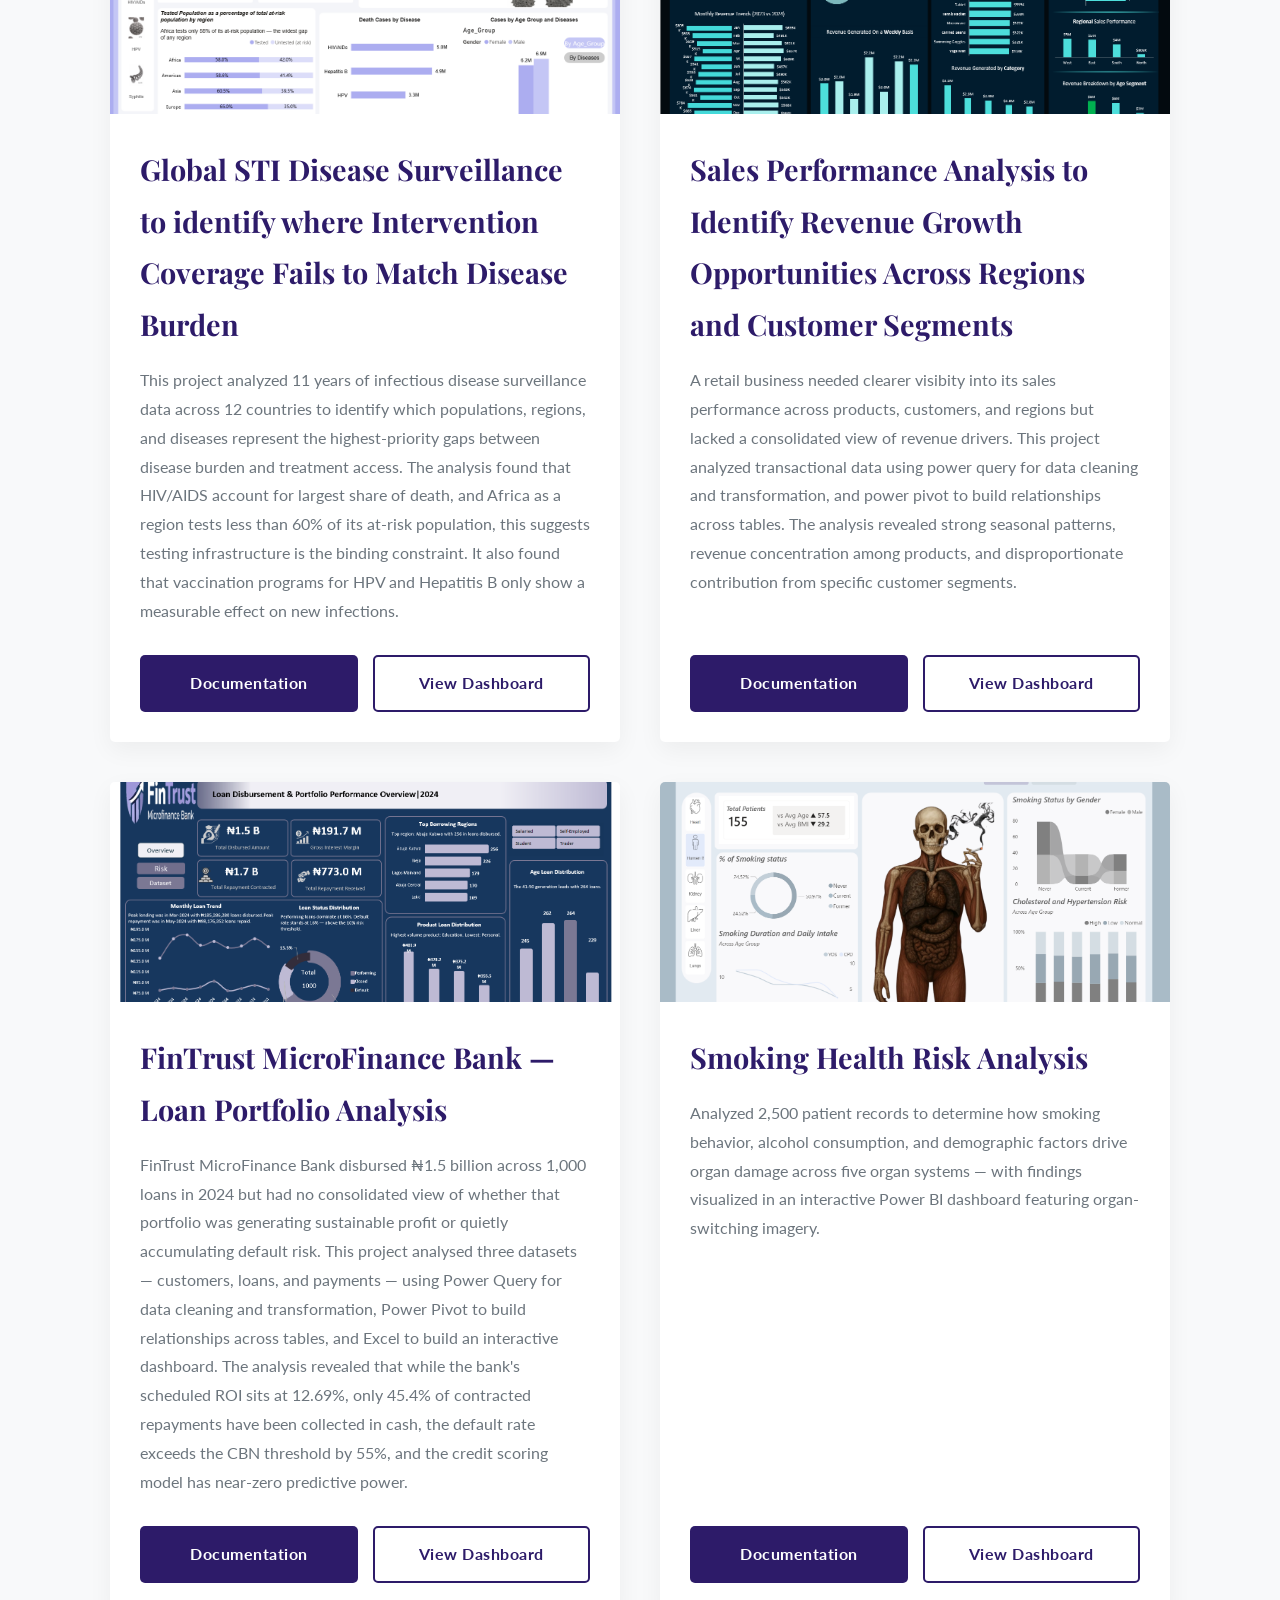
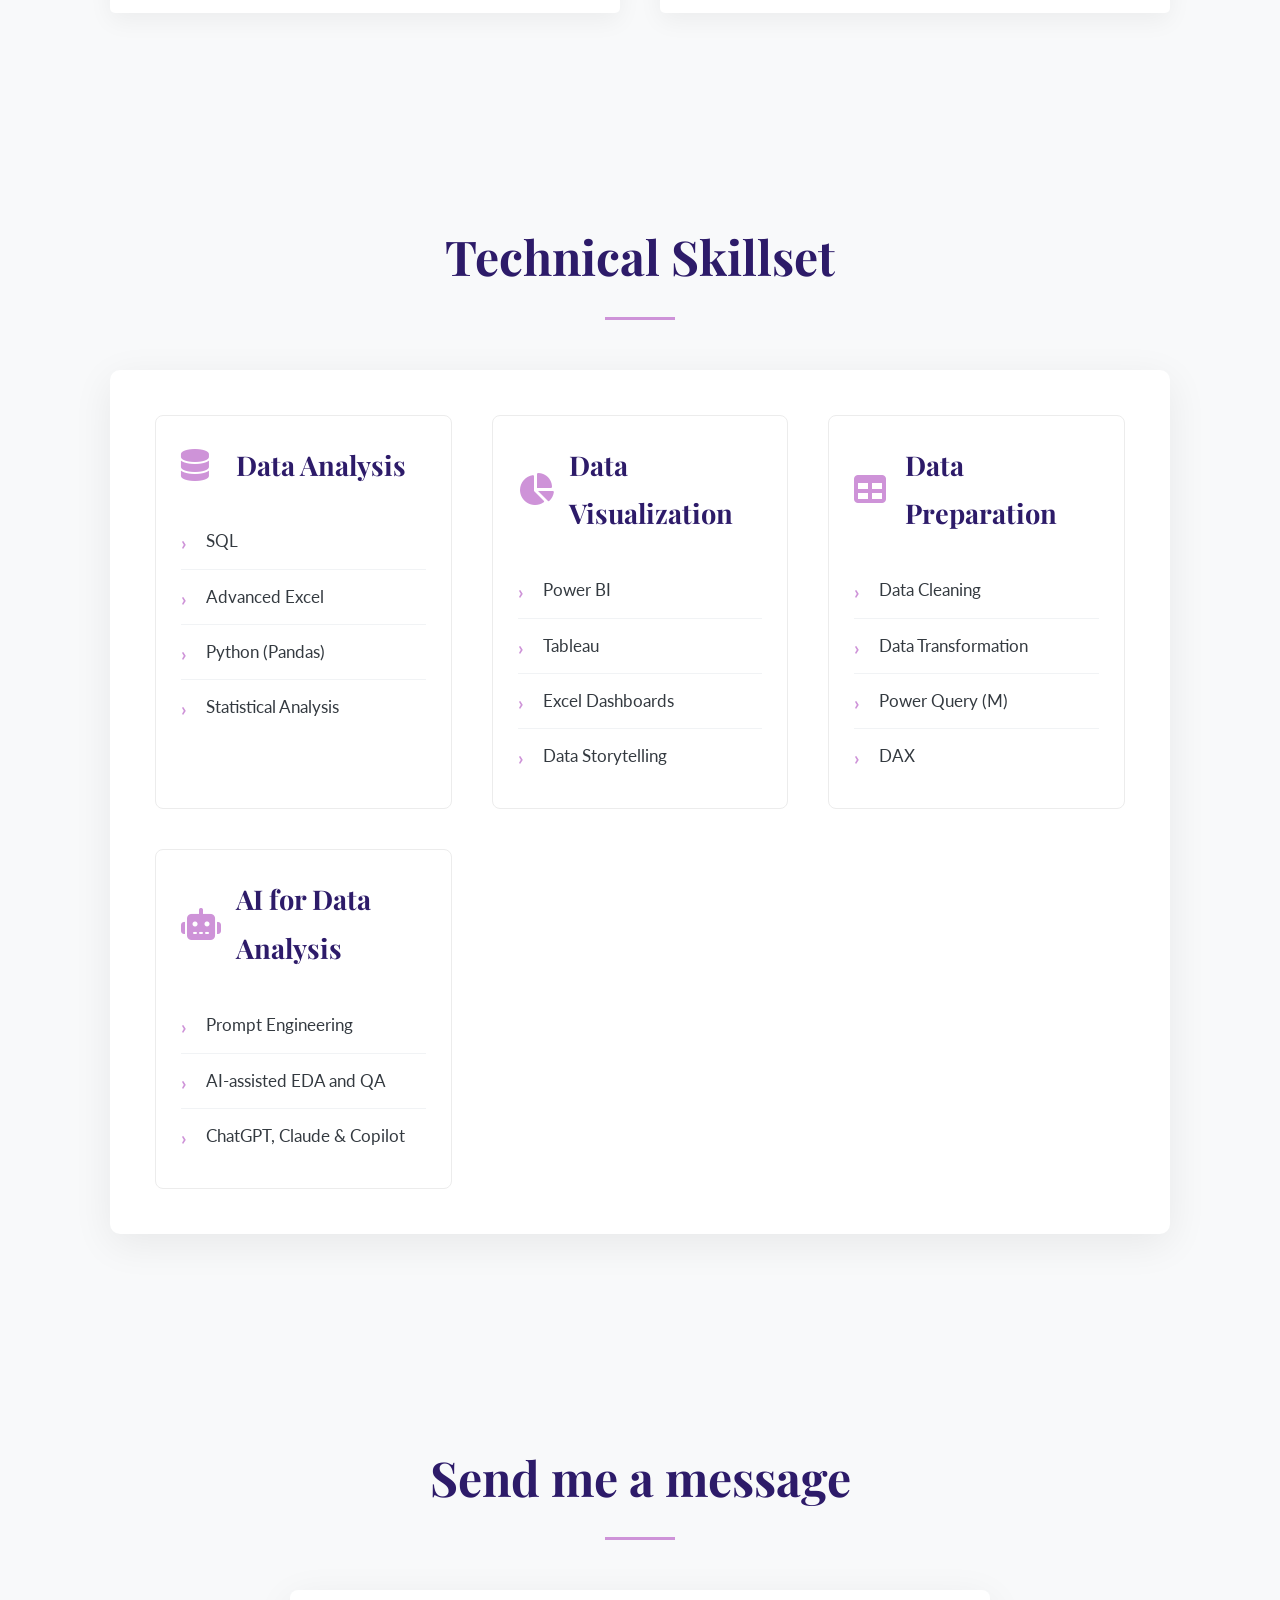
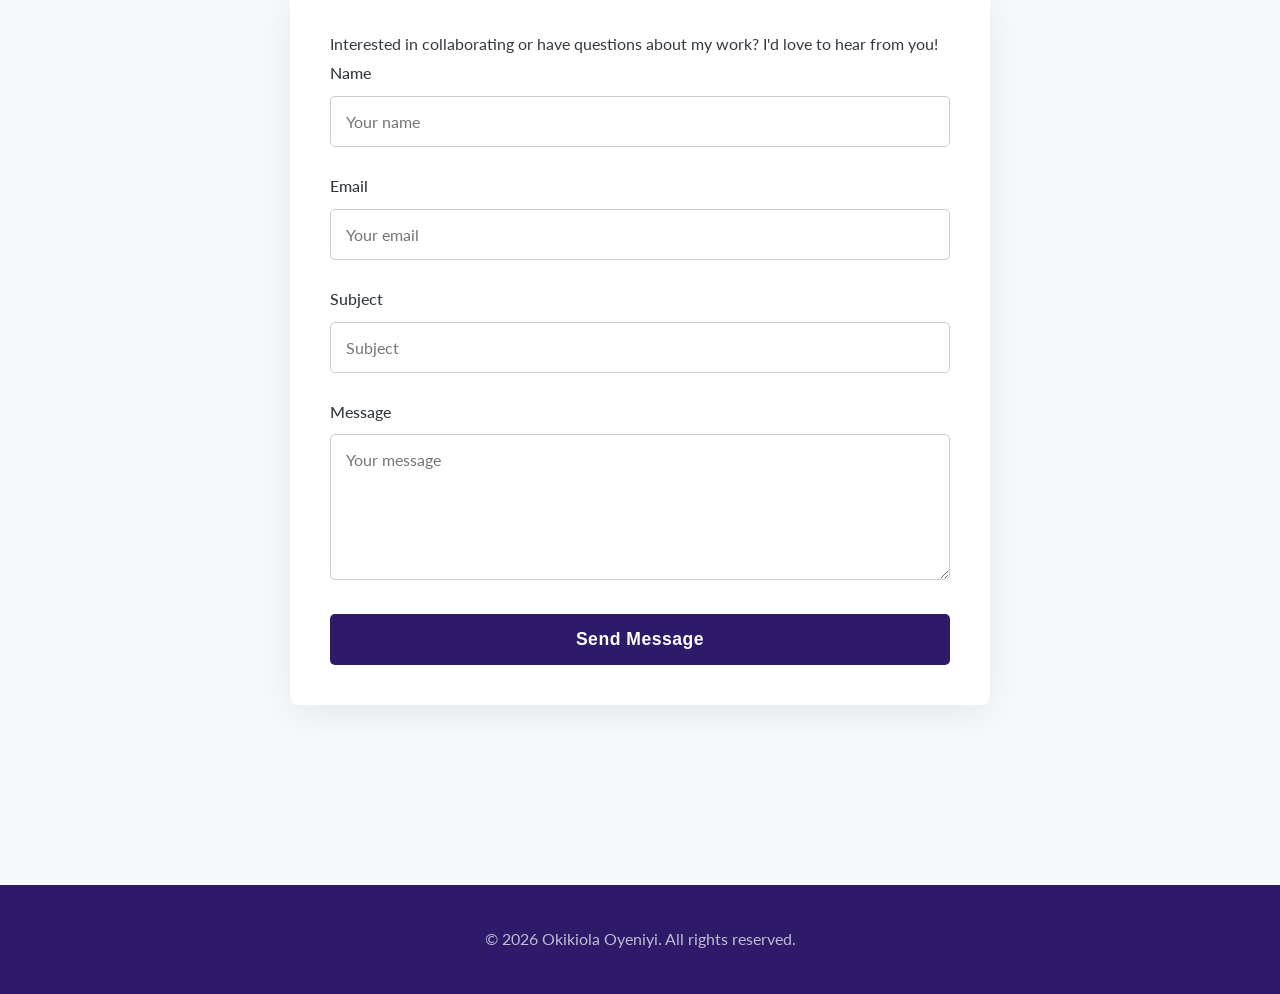
==== commit a899ecd9: "Update index.html" ====
--- a/index.html
+++ b/index.html
@@ -83,9 +83,38 @@
     
     <!-- Font Awesome for Icons -->
     <link rel="stylesheet" href="https://cdnjs.cloudflare.com/ajax/libs/font-awesome/6.4.2/css/all.min.css">
-    
+    <link rel="canonical" href="https://oyeniyiokikiola.github.io/">
+        
     <!-- Your Stylesheet -->
     <link rel="stylesheet" href="assets/css/style.css">
+        <script type="application/ld+json">
+{
+  "@context": "https://schema.org",
+  "@type": "Person",
+  "name": "Okikiola Oyeniyi",
+  "url": "https://oyeniyiokikiola.github.io/",
+  "image": "https://oyeniyiokikiola.github.io/assets/images/Headshot.jpeg",
+  "jobTitle": "Healthcare Data Analyst",
+  "description": "Healthcare Data Analyst building data driven solutions for better healthcare.",
+  "knowsAbout": [
+    "Healthcare Analytics",
+    "Public Health",
+    "Disease Surveillance",
+    "Population Health",
+    "Digital Health",
+    "Health Systems",
+    "SQL",
+    "Power BI",
+    "Python",
+    "Data Visualization"
+  ],
+  "sameAs": [
+    "https://github.com/oyeniyiokikiola",
+    "https://www.linkedin.com/in/okikiola-oyeniyi-/",
+    "https://x.com/kiki_blacc"
+  ]
+}
+</script>
 </head>
 <body>
 
--- a/assets/css/style.css
+++ b/assets/css/style.css
@@ -324,7 +324,7 @@
 
 .skills-table {
     display: grid;
-    grid-template-columns: repeat(2, 1fr);
+    grid-template-columns: repeat(auto-fit, minmax(240px, 1fr));
     gap: 40px;
     margin-top: 50px;
     background-color: var(--card-bg-color);
--- a/assets/css/style.css
+++ b/assets/css/style.css
@@ -324,7 +324,7 @@
 
 .skills-table {
     display: grid;
-    grid-template-columns: repeat(2, 1fr);
+    grid-template-columns: repeat(auto-fit, minmax(240px, 1fr));
     gap: 40px;
     margin-top: 50px;
     background-color: var(--card-bg-color);
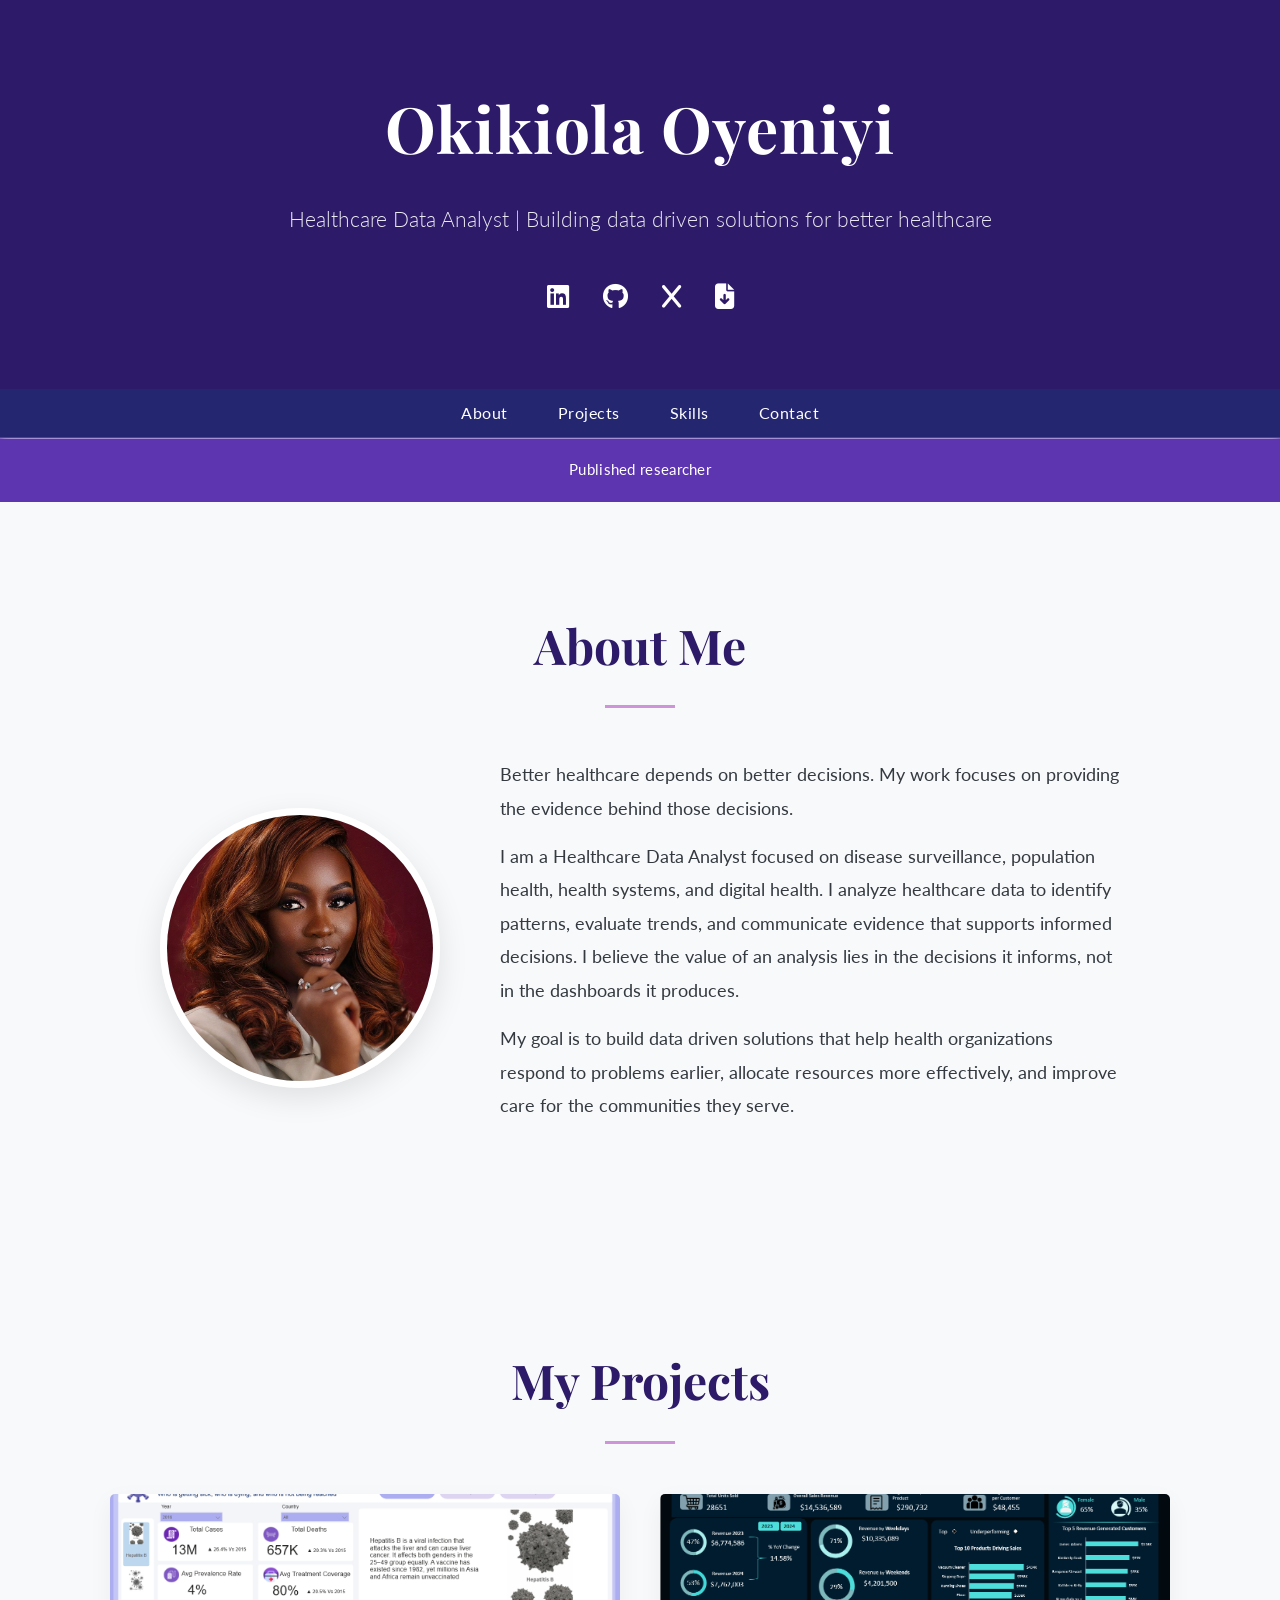
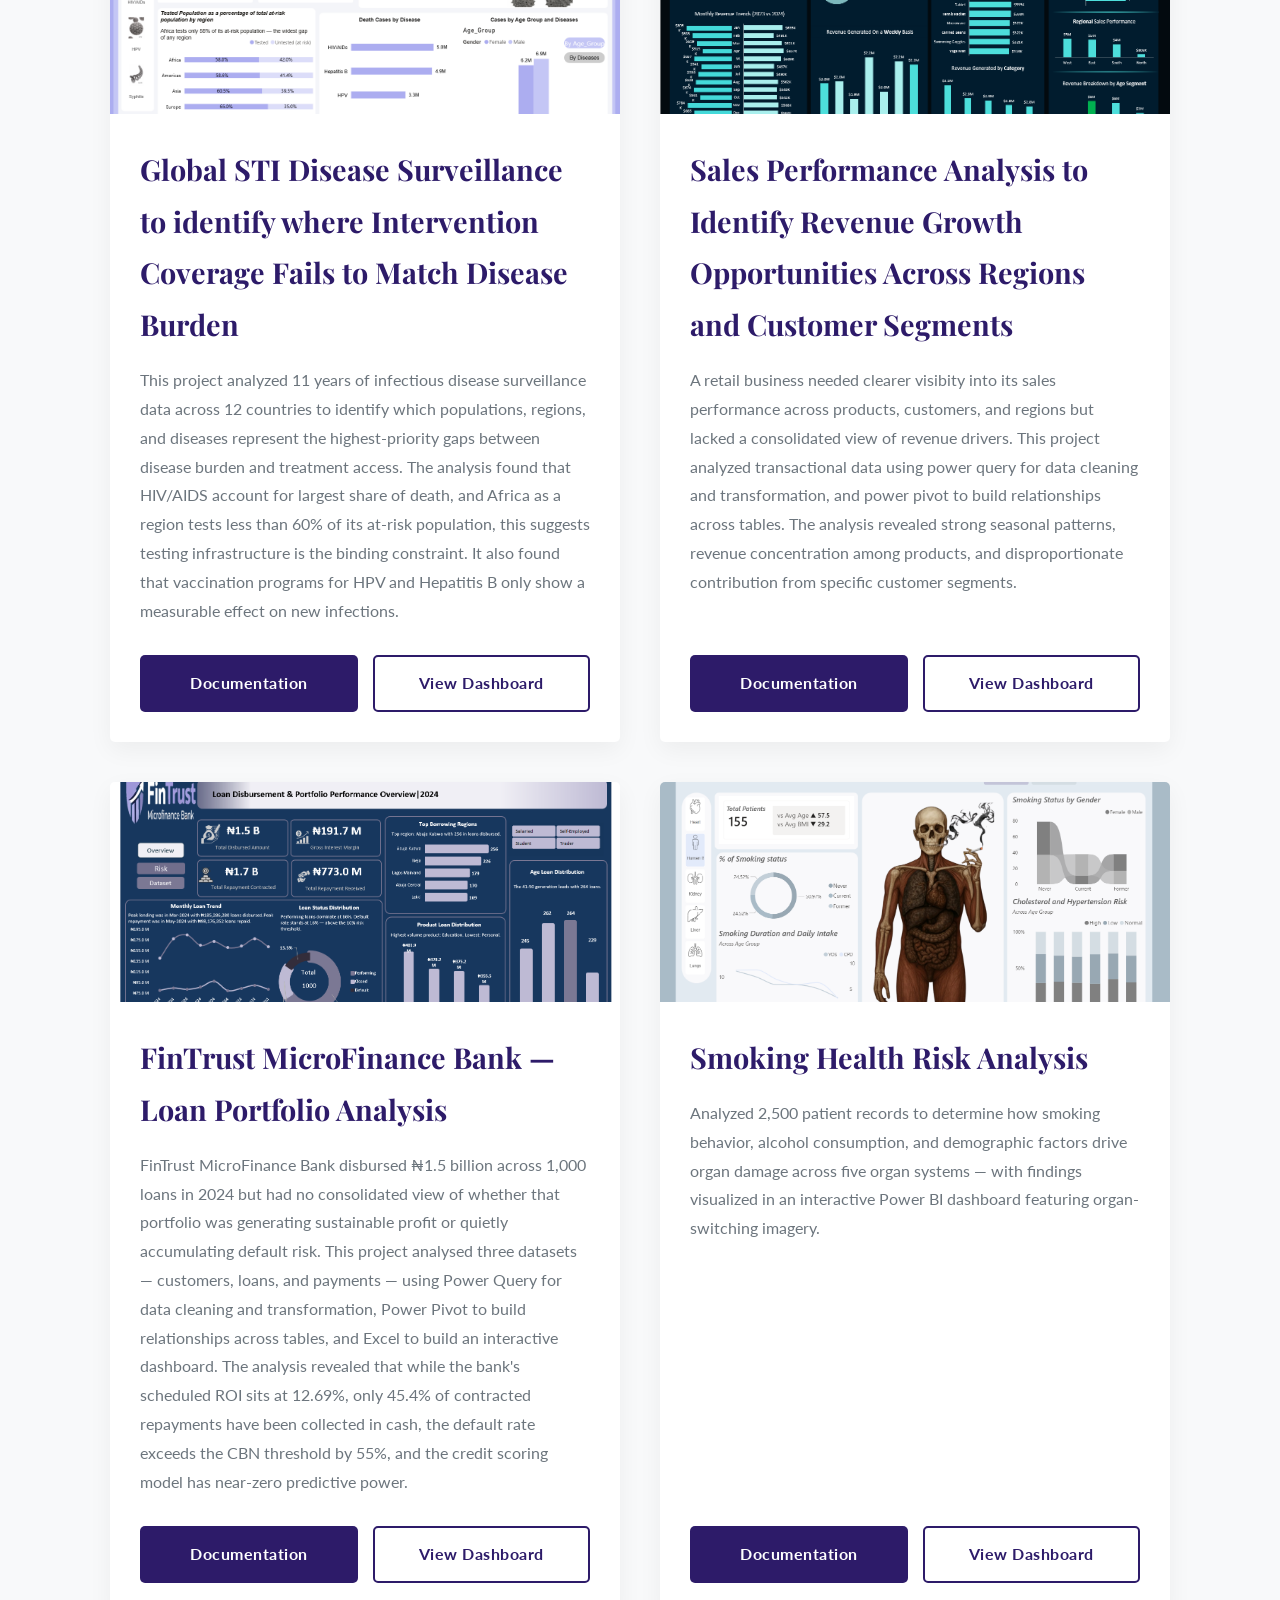
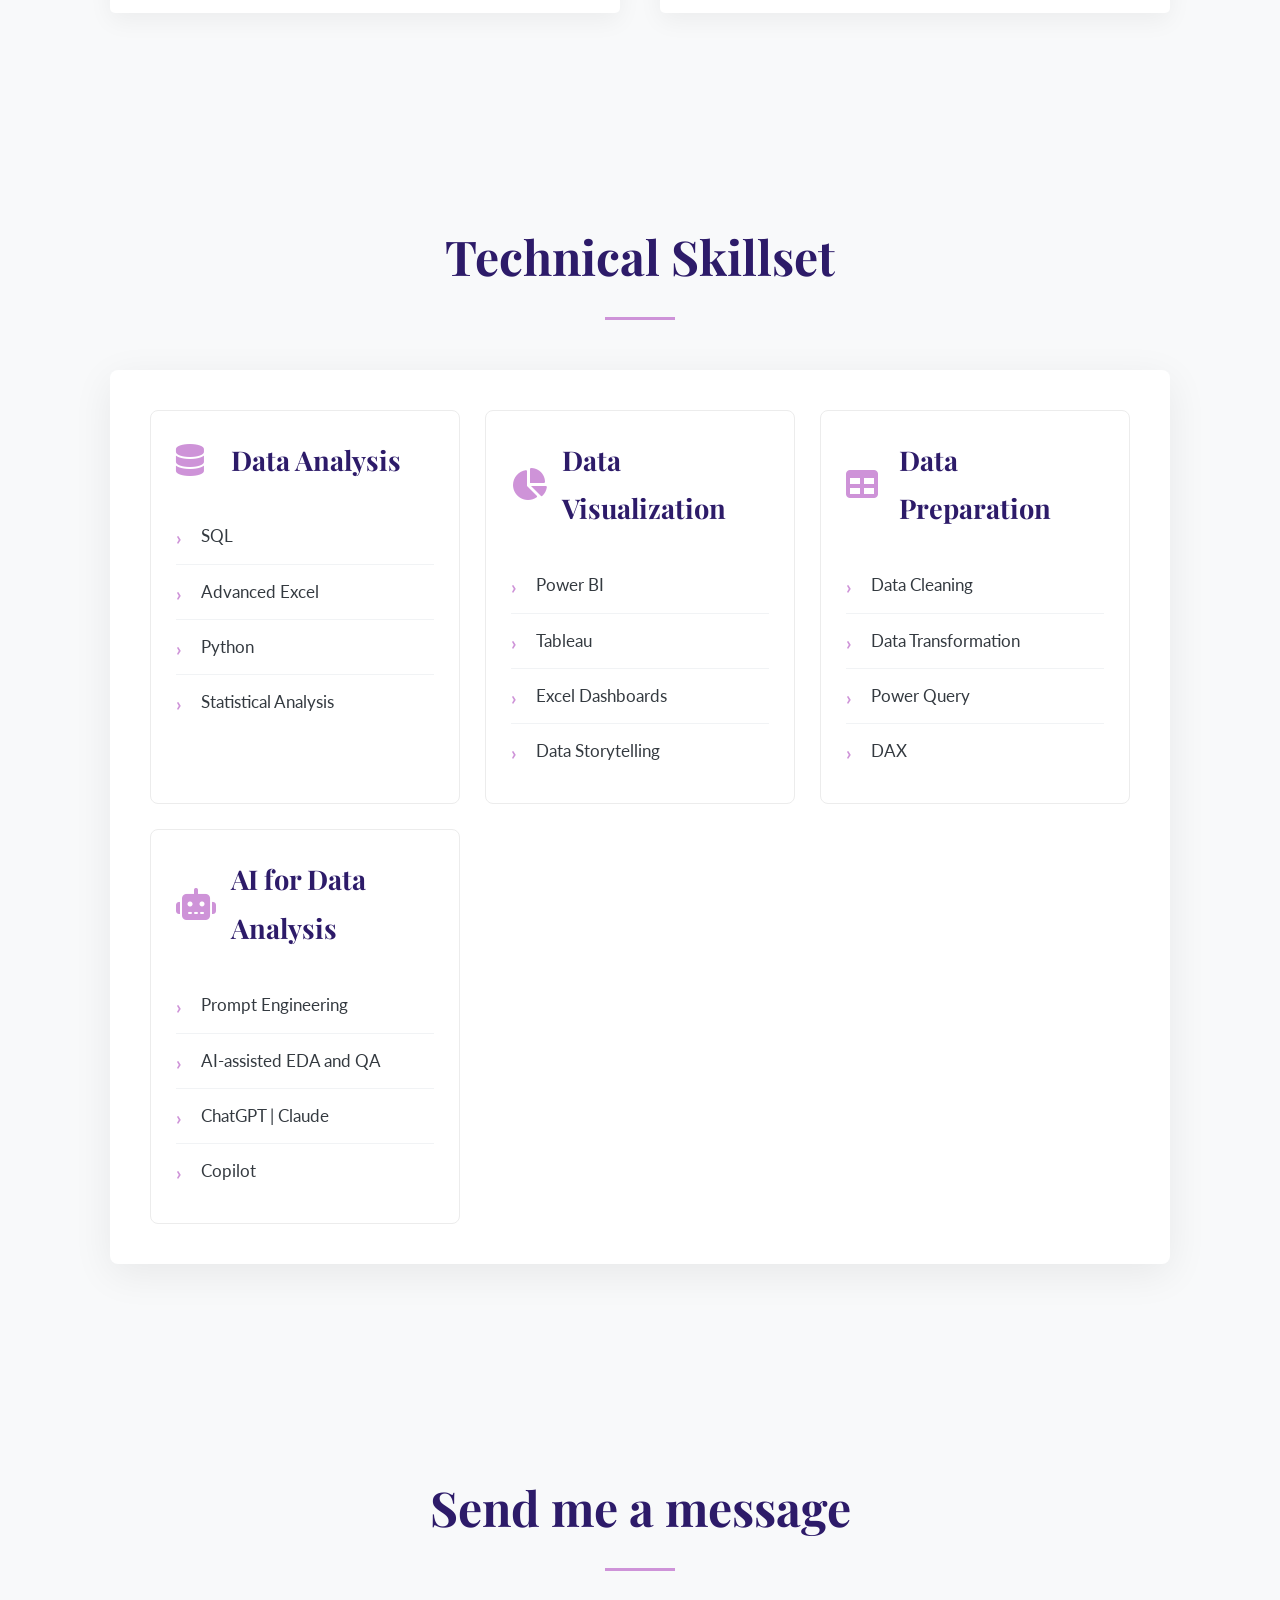
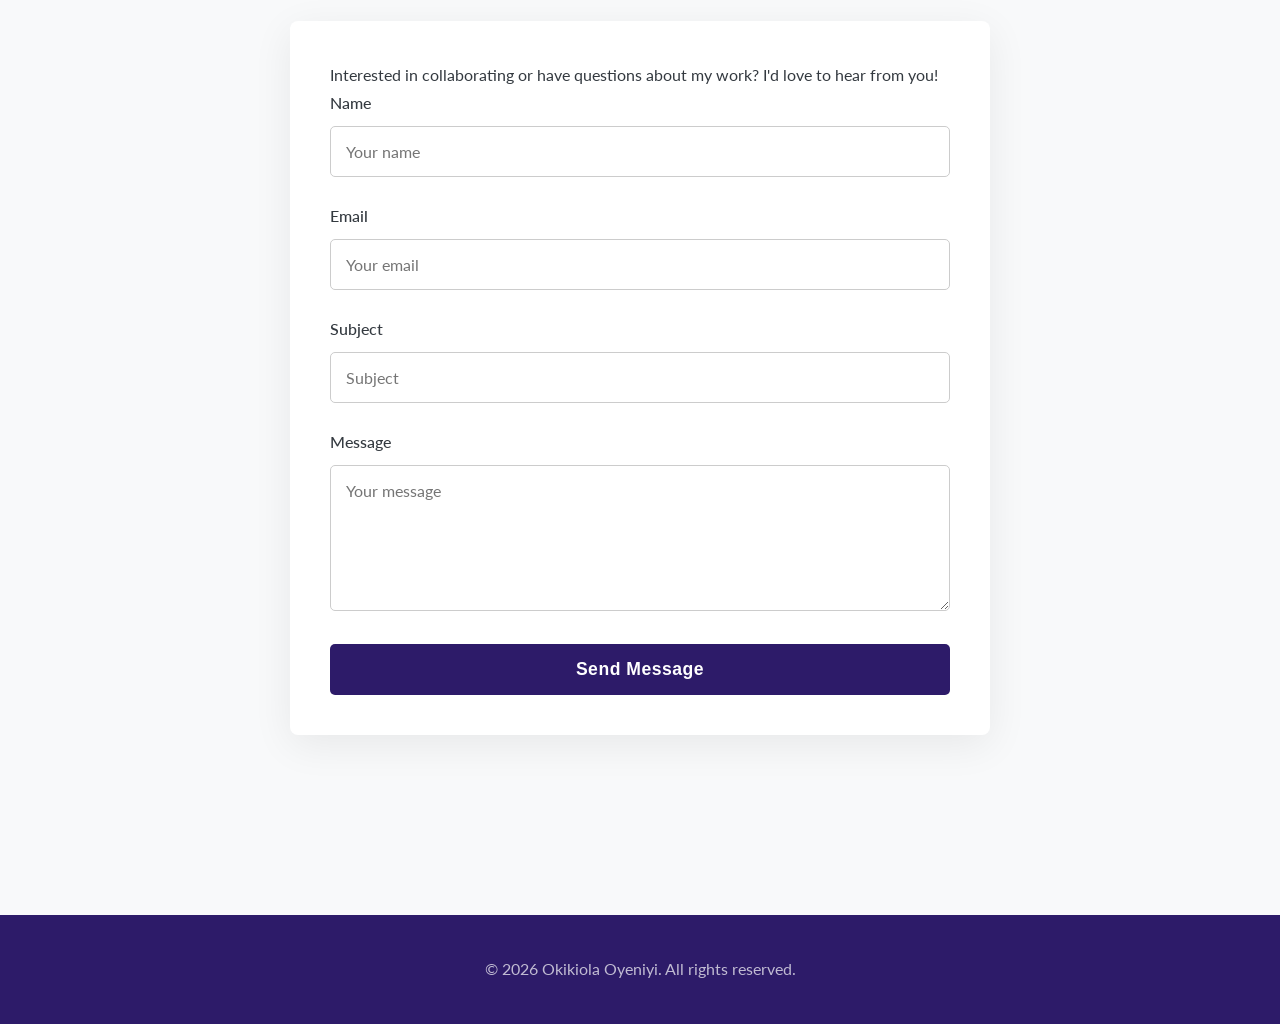
==== commit e5e7262c: "Update index.html" ====
--- a/index.html
+++ b/index.html
@@ -267,7 +267,7 @@
                 <ul class="skill-list">
                     <li>SQL</li>
                     <li>Advanced Excel</li>
-                    <li>Python (Pandas)</li>
+                    <li>Python</li>
                     <li>Statistical Analysis</li>
                 </ul>
             </div>
@@ -295,7 +295,7 @@
                 <ul class="skill-list">
                     <li>Data Cleaning</li>
                     <li>Data Transformation</li>
-                    <li>Power Query (M)</li>
+                    <li>Power Query</li>
                     <li>DAX</li>
                  </ul>
              </div>
@@ -308,7 +308,8 @@
                 <ul class="skill-list">
                     <li>Prompt Engineering</li>
                     <li>AI-assisted EDA and QA</li>
-                    <li>ChatGPT, Claude & Copilot</li>
+                    <li>ChatGPT | Claude</li>
+                    <li>Copilot</li>
                 </ul>
             </div>
 
--- a/assets/css/style.css
+++ b/assets/css/style.css
@@ -325,11 +325,11 @@
 .skills-table {
     display: grid;
     grid-template-columns: repeat(auto-fit, minmax(240px, 1fr));
-    gap: 40px;
+    gap: 25px;
     margin-top: 50px;
     background-color: var(--card-bg-color);
-    padding: 45px;
-    border-radius: 10px;
+    padding: 40px;
+    border-radius: 8px;
     box-shadow: 0 10px 40px rgba(0, 0, 0, 0.07);
 }
 
--- a/assets/css/style.css
+++ b/assets/css/style.css
@@ -325,11 +325,11 @@
 .skills-table {
     display: grid;
     grid-template-columns: repeat(auto-fit, minmax(240px, 1fr));
-    gap: 40px;
+    gap: 25px;
     margin-top: 50px;
     background-color: var(--card-bg-color);
-    padding: 45px;
-    border-radius: 10px;
+    padding: 40px;
+    border-radius: 8px;
     box-shadow: 0 10px 40px rgba(0, 0, 0, 0.07);
 }
 
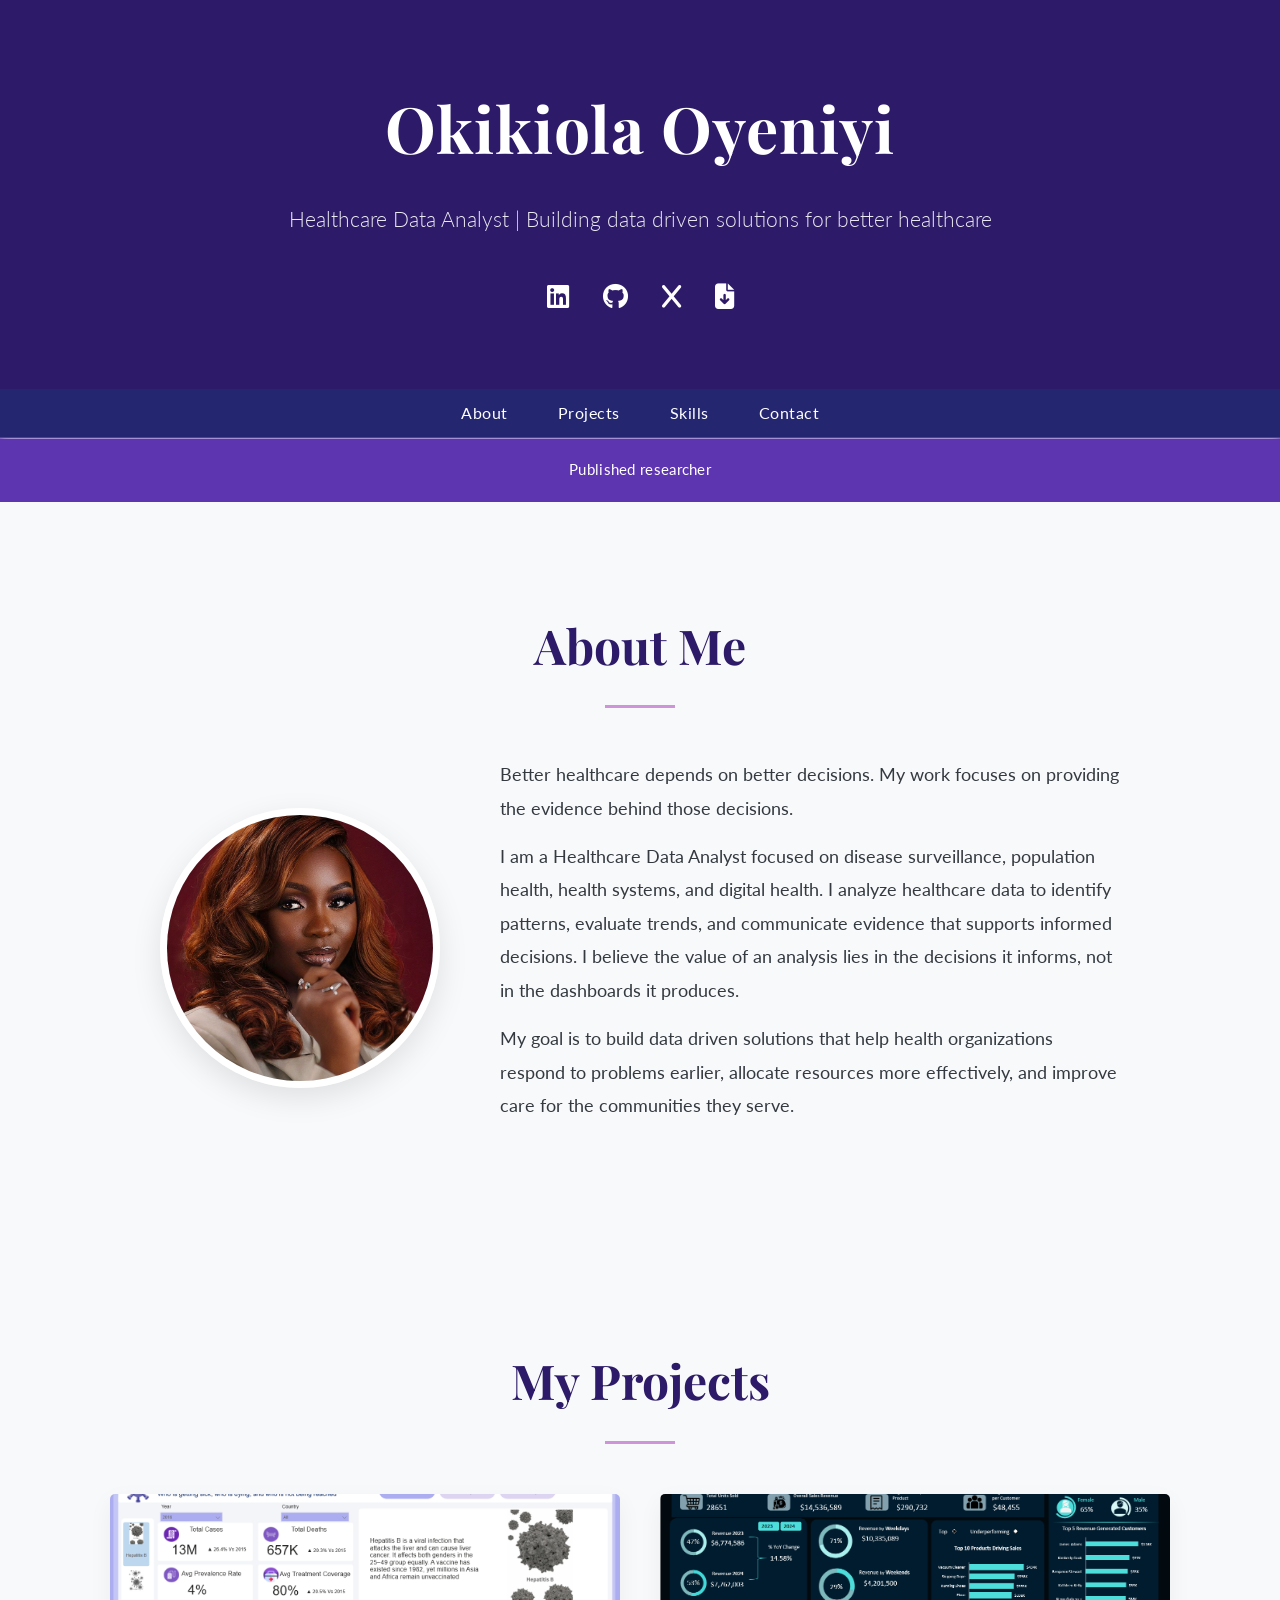
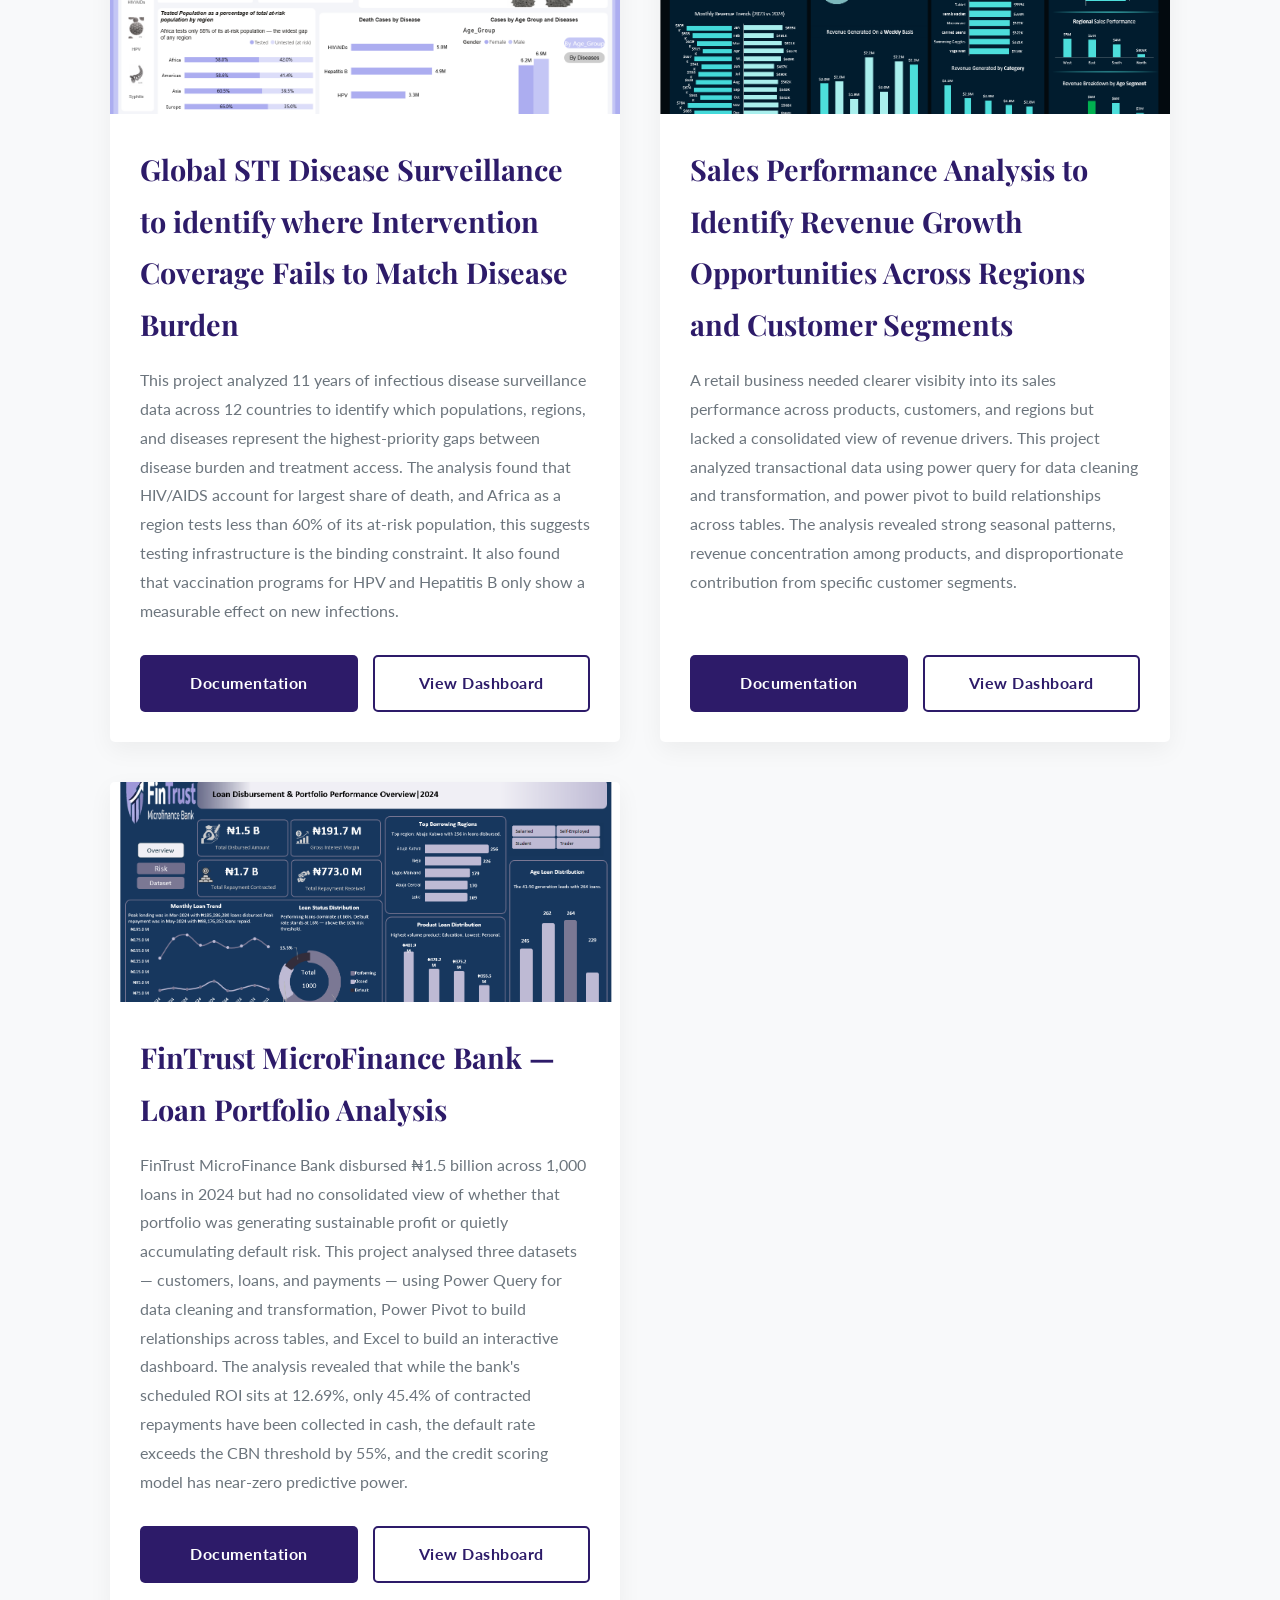
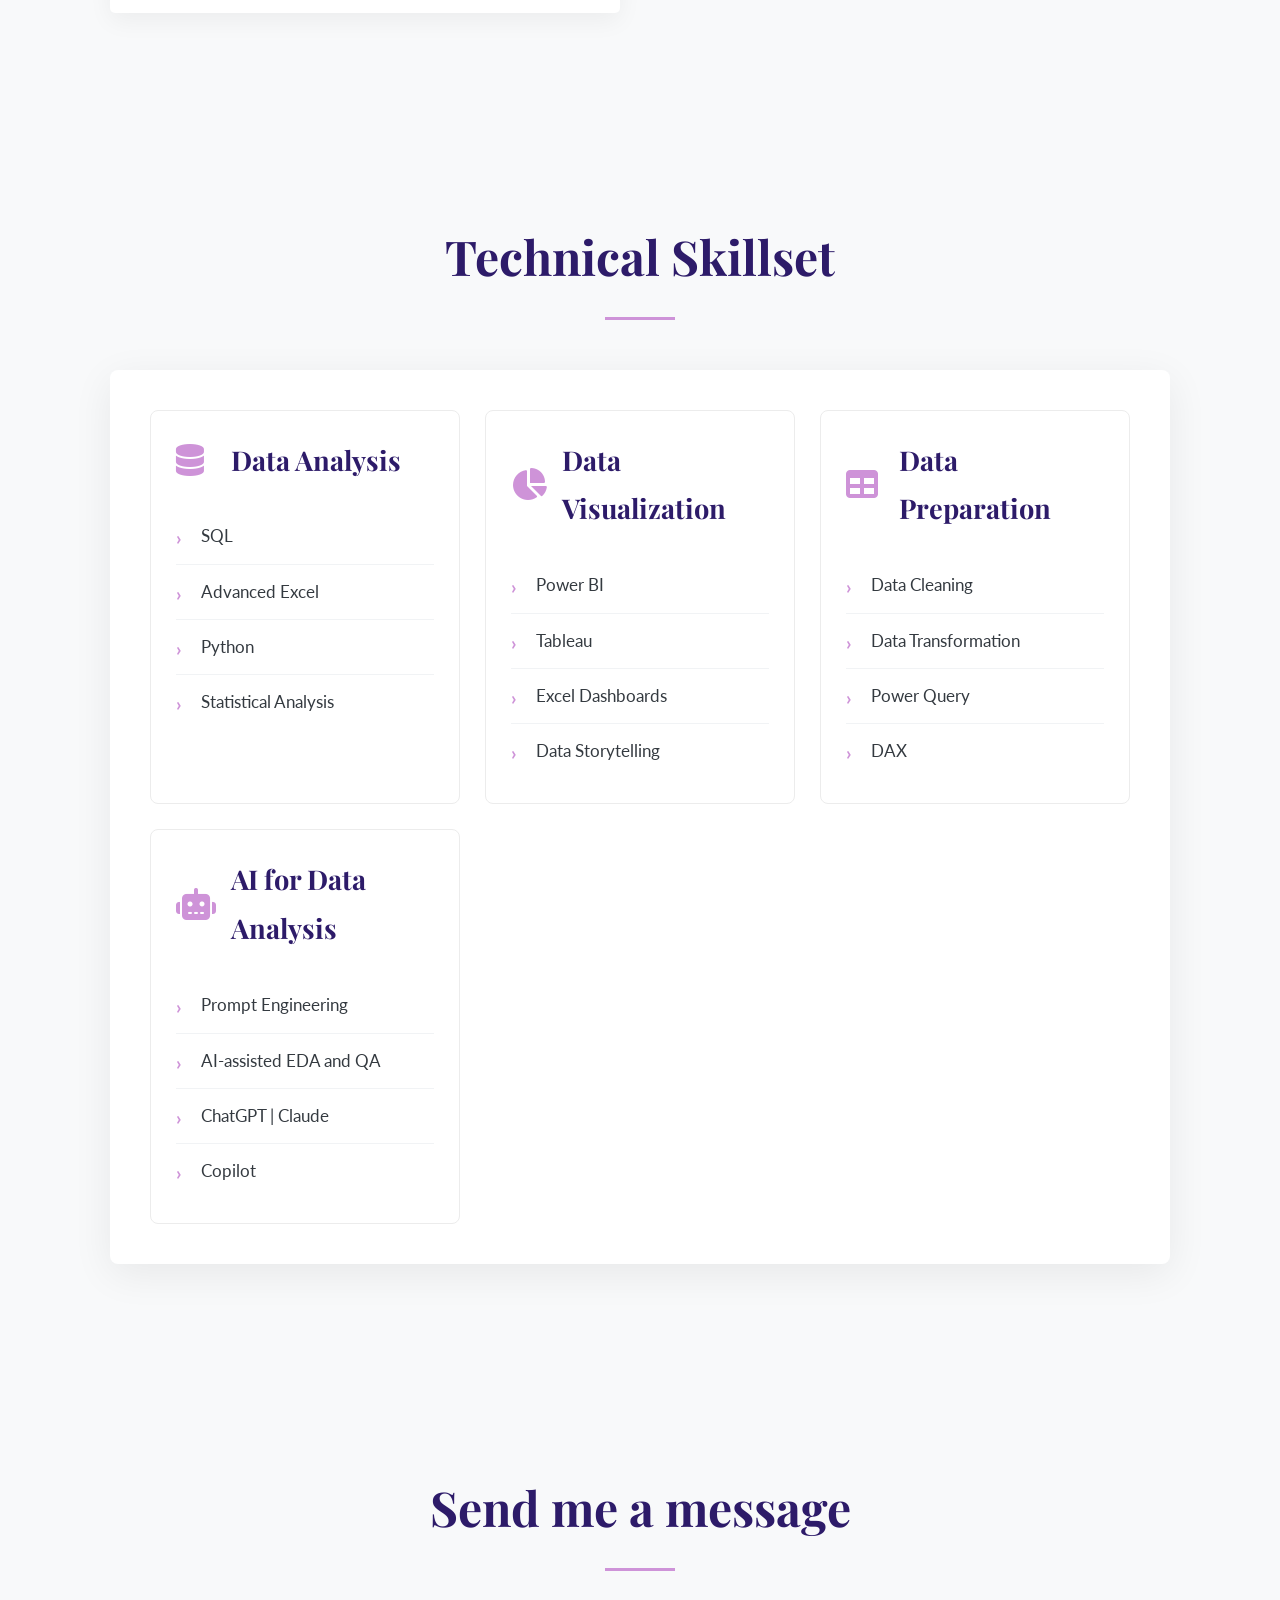
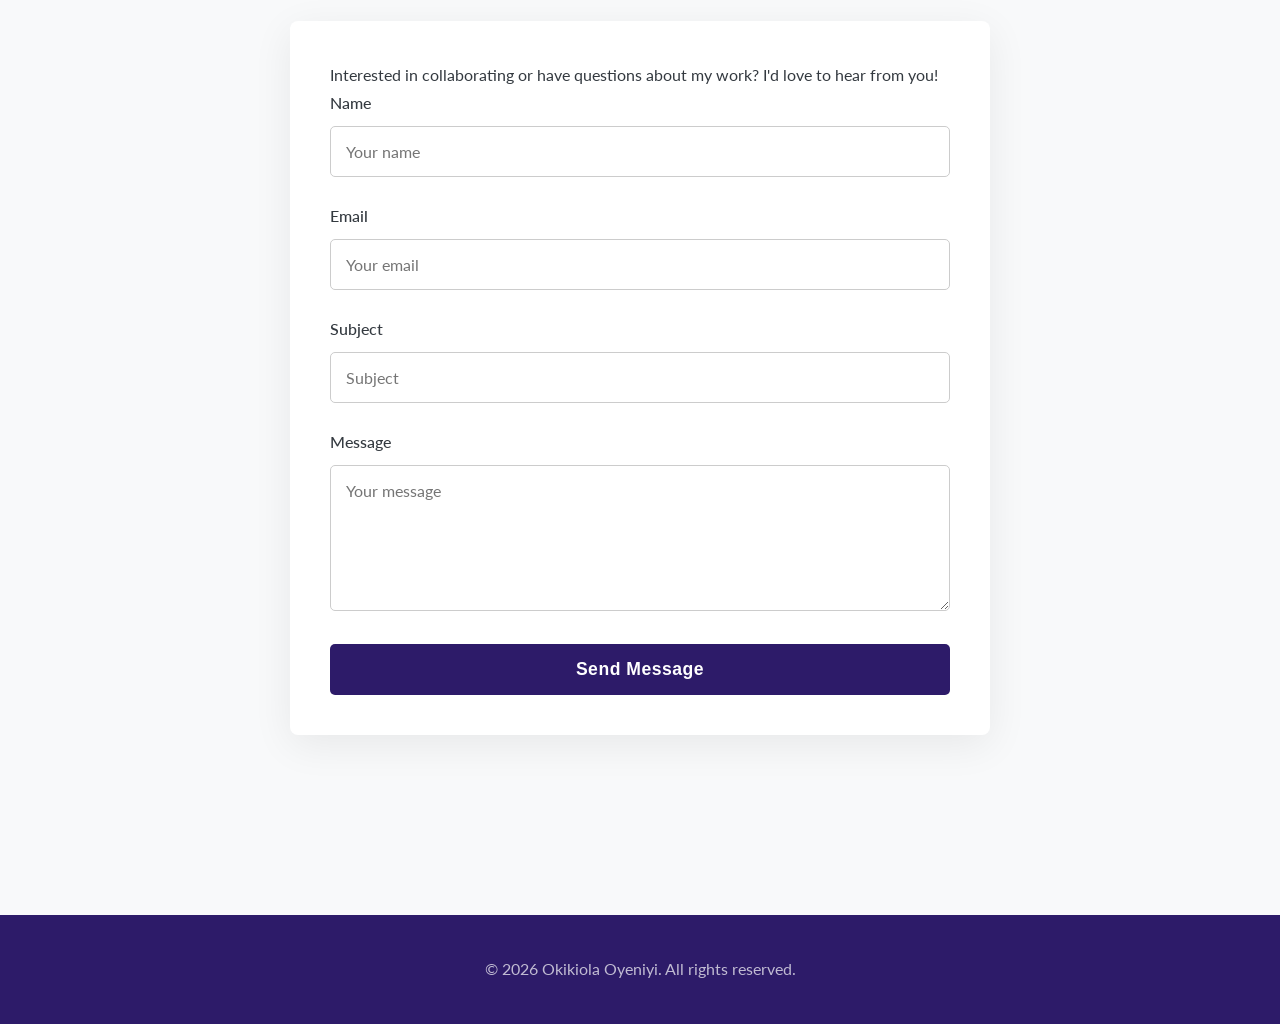
==== commit 4b909860: "Clean up comments in project 4 section Removed commented update instructions and retained project li" ====
--- a/index.html
+++ b/index.html
@@ -232,18 +232,15 @@
                       </div>
                  </div>
 
-                <!-- Project 4 -->
+                <!-- Project 4
                  <div class="project-card">
-                    <!--💡UPDATE: Add a preview image of your project to assets/images/ -->
                     <img src="assets/images/Smoking%20Health%20Analysis.png" alt="Smoking Health Risk Analysis">
                     <div class="project-card-content">
                         <h3>Smoking Health Risk Analysis </h3>
                         <p>Analyzed 2,500 patient records to determine how smoking behavior, alcohol consumption, and demographic factors drive organ damage across five organ systems — with findings visualized in an interactive Power BI dashboard featuring organ-switching imagery.</p>
                         <div class="project-buttons">
-                            <!--💡UPDATE: Add link to your project's code/documentation on GitHub-->
                             <a href="https://github.com/oyeniyiokikiola/FinTrust-MicroFinance-Bank-Loan-Portfolio-Analysis/blob/main/README.md" target="_blank" class="btn">Documentation</a>
-                            <!--💡UPDATE: Add link to your live dashboard (e.g., Power BI, Tableau Public)-->
-                            <a href="https://app.powerbi.com/view?r=eyJrIjoiNjdmNGRiZGMtNDc4OC00M2FlLTk0ZjUtMTFiOTY3N2FkZWE3IiwidCI6IjY4ZjM4MWUzLTQ2ZGEtNDdiOS1iYTU3LTZmMzIyYjhmMGRhMSIsImMiOjN9" class="btn btn-secondary">View Dashboard</a>
+                            <a href="https://app.powerbi.com/view?r=eyJrIjoiNjdmNGRiZGMtNDc4OC00M2FlLTk0ZjUtMTFiOTY3N2FkZWE3IiwidCI6IjY4ZjM4MWUzLTQ2ZGEtNDdiOS1iYTU3LTZmMzIyYjhmMGRhMSIsImMiOjN9" class="btn btn-secondary">View Dashboard</a>-->
                               
            
         </div>
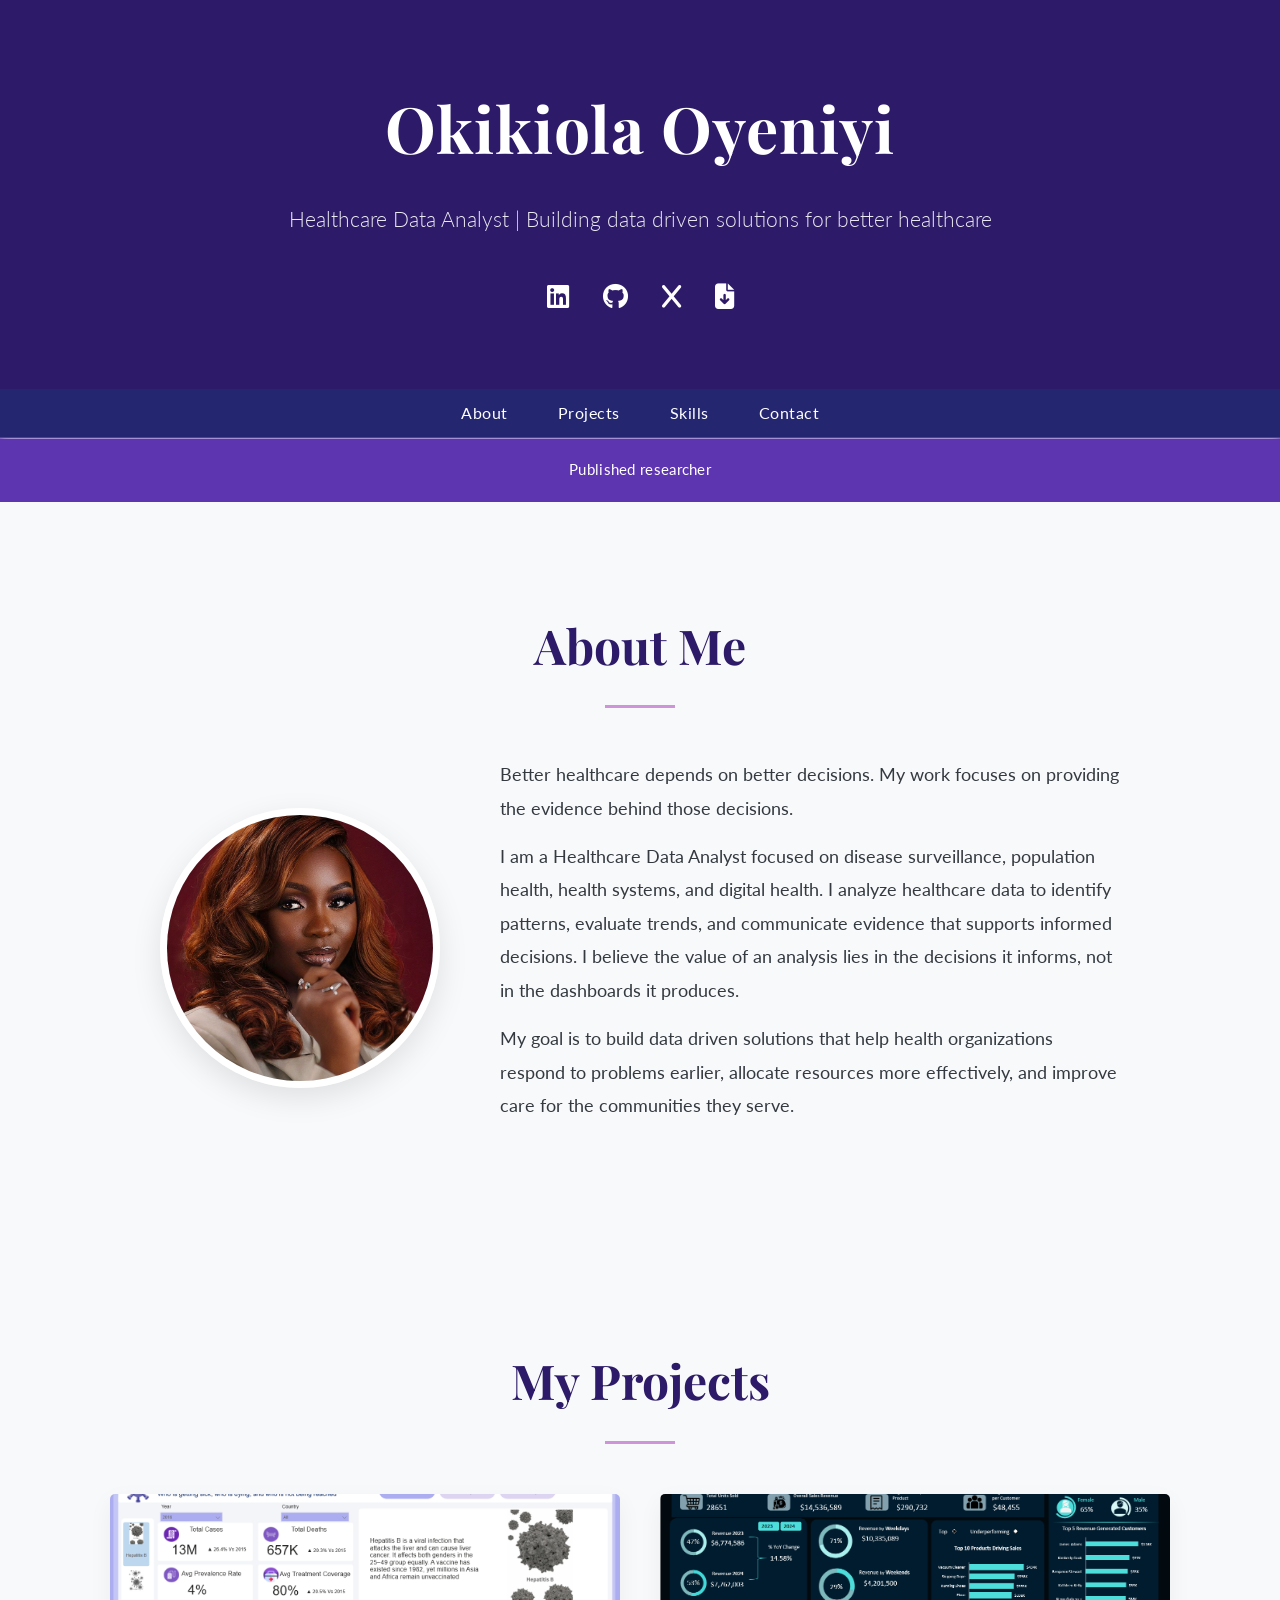
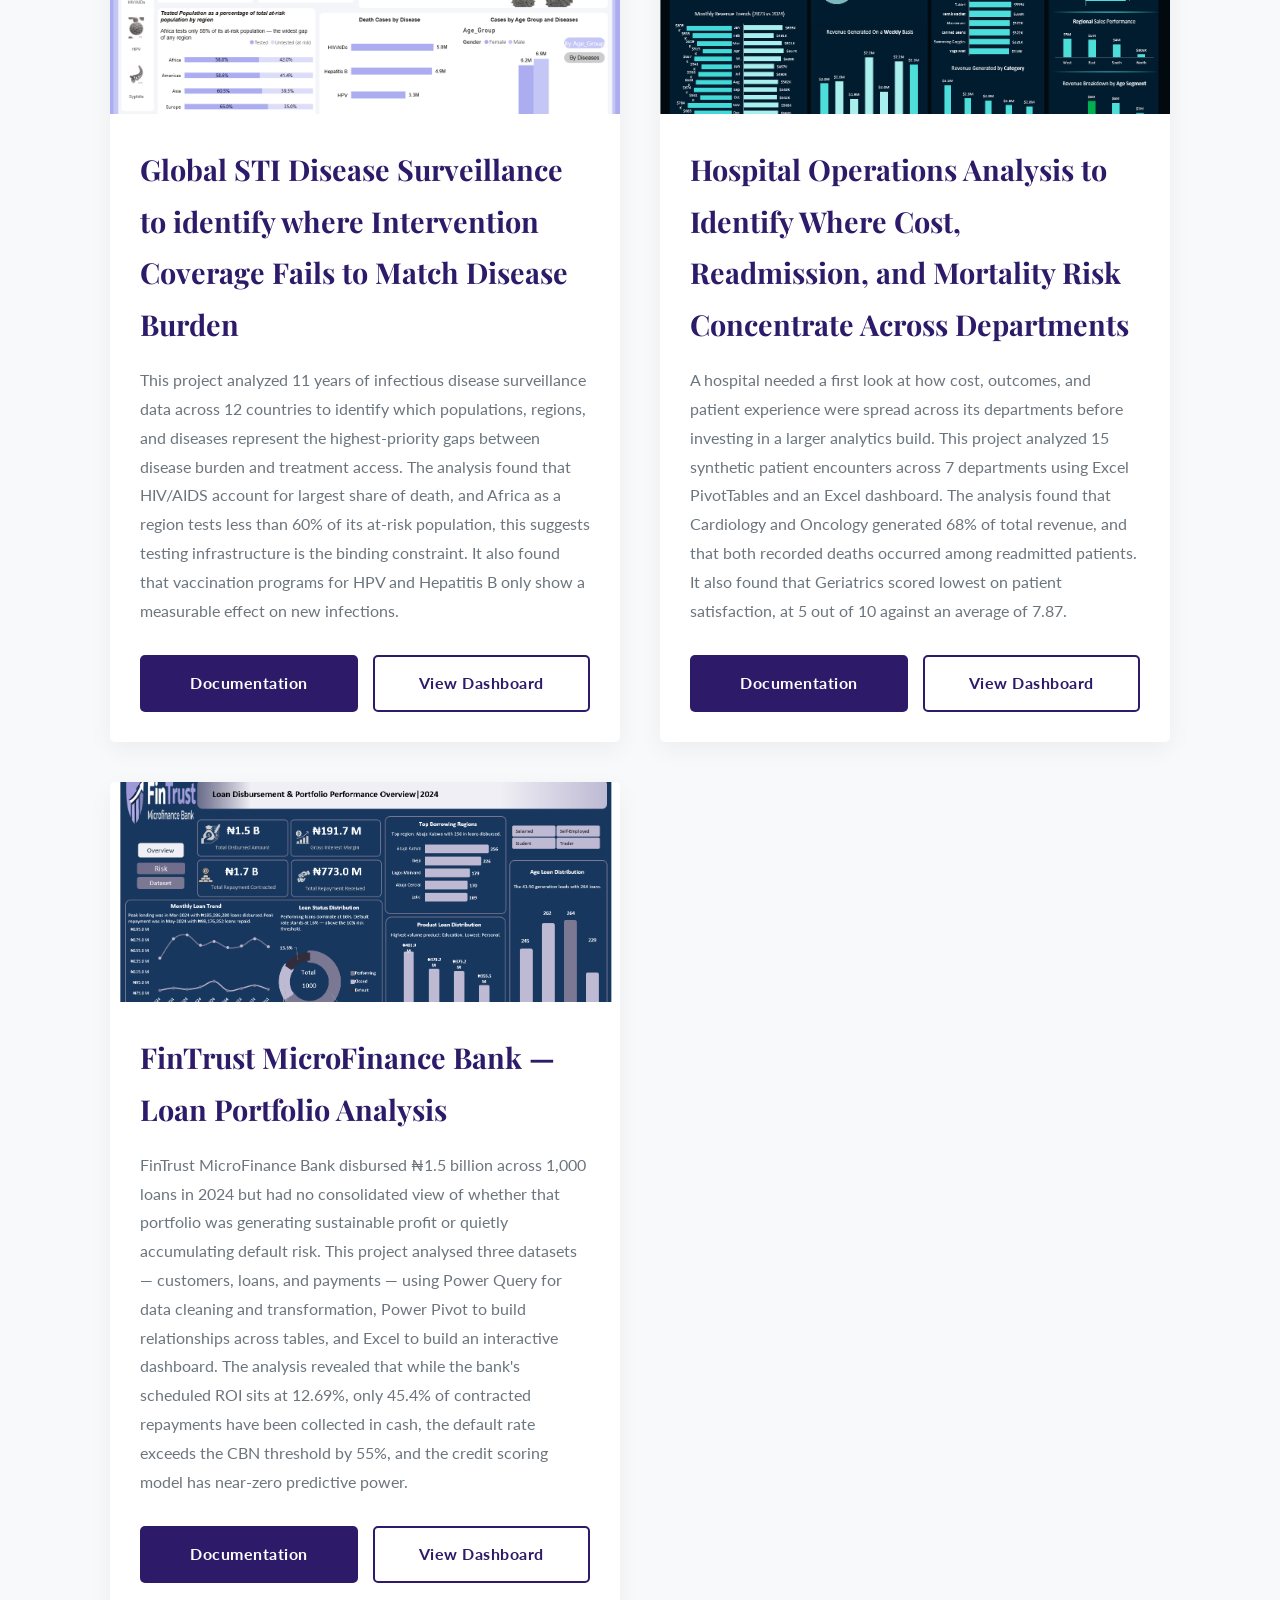
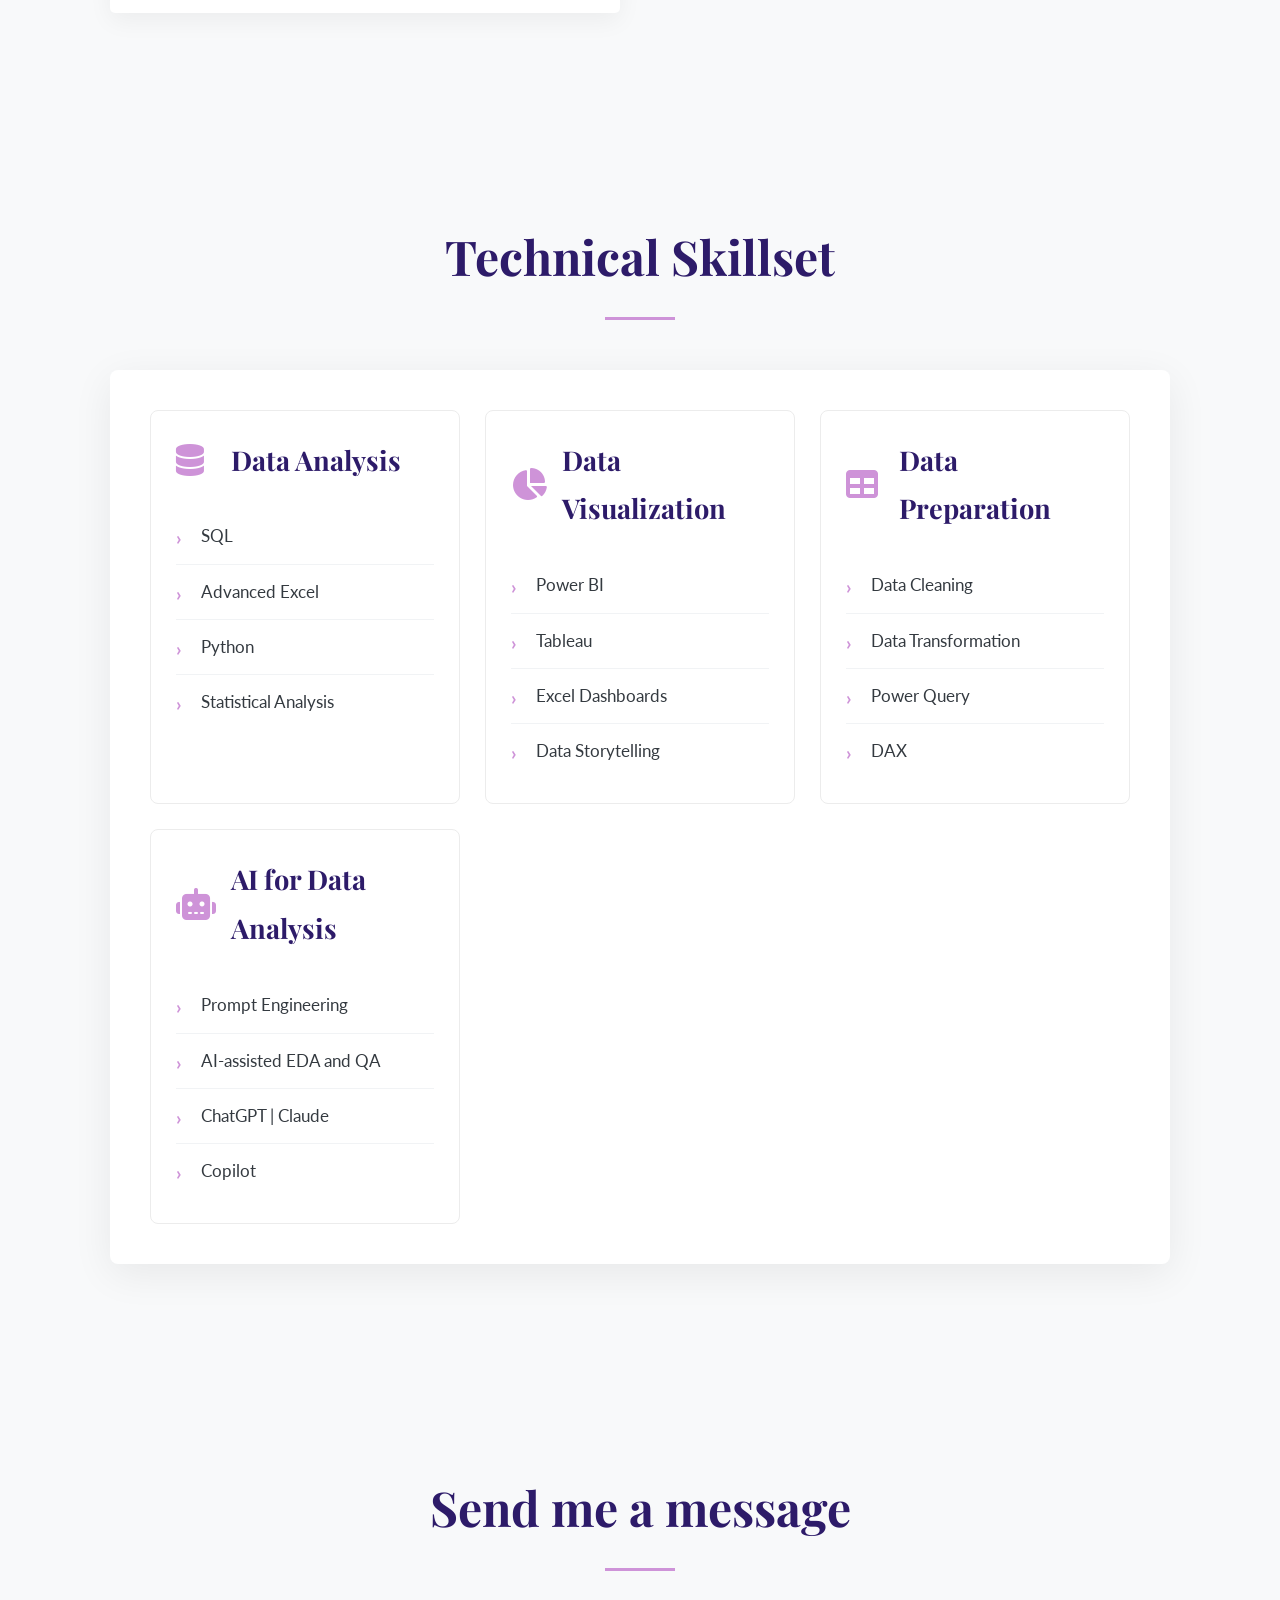
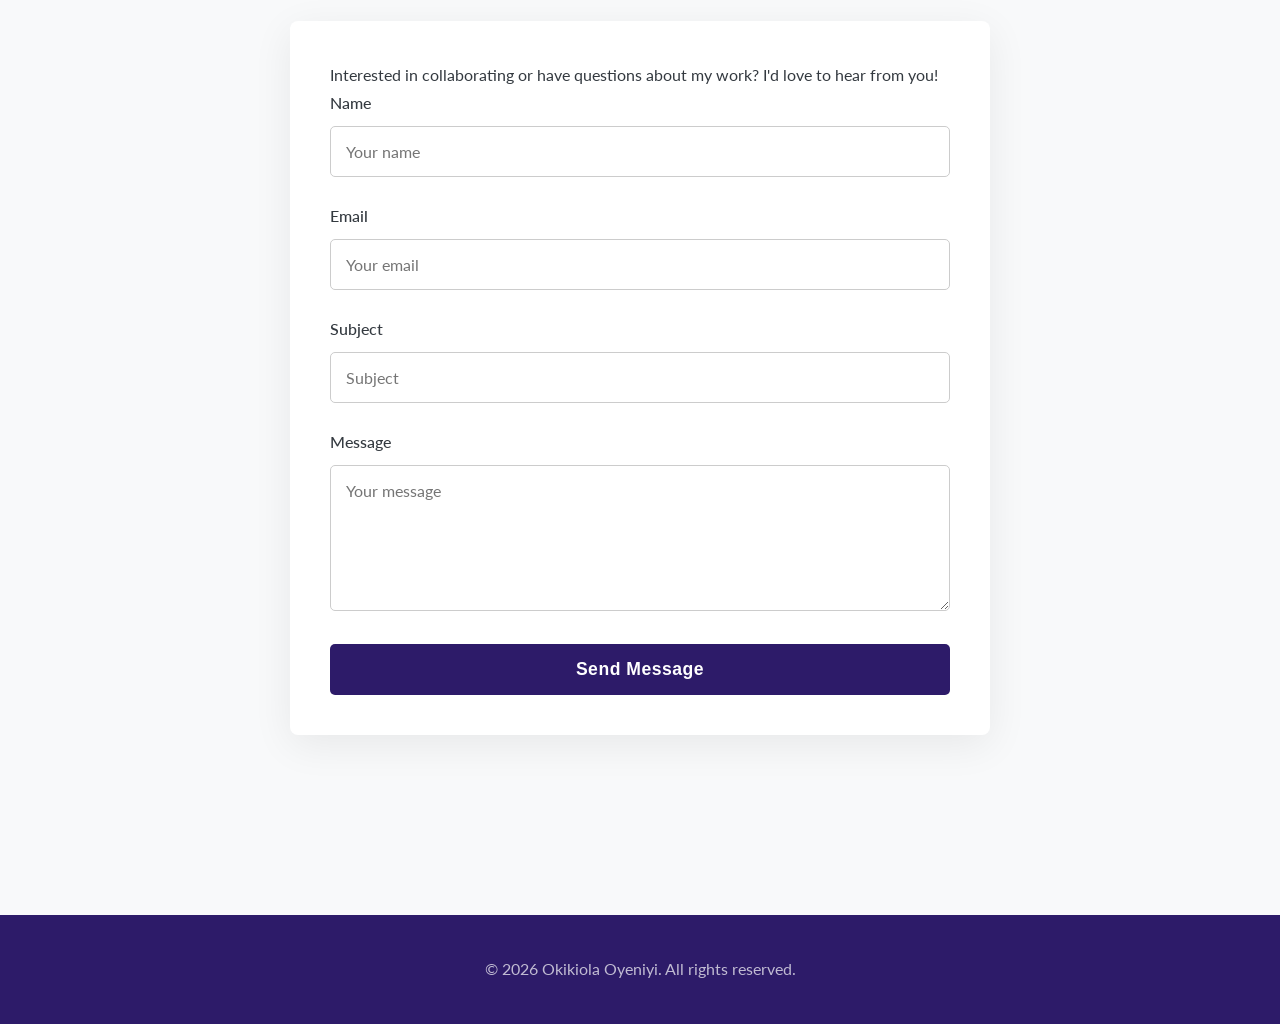
==== commit d637dc7a: "Change project description and update documentation link Updated project details and documentation l" ====
--- a/index.html
+++ b/index.html
@@ -201,13 +201,12 @@
                 <!--💡UPDATE: Add a preview image of your project to assets/images/ -->
                 <img src="assets/images/Screenshot 2026-02-14 162722.png" alt="Sales Performance Analysis">
                 <div class="project-card-content">
-                    <h3>Sales Performance Analysis to Identify Revenue Growth Opportunities Across Regions and Customer Segments</h3>
-                    <p>A retail business needed clearer visibity into its sales performance across products, customers, and regions but lacked a consolidated view of revenue drivers. 
-                        This project analyzed transactional data using power query for data cleaning and transformation, and power pivot to build relationships across tables.
-                        The analysis revealed strong seasonal patterns, revenue concentration among products, and disproportionate contribution from specific customer segments.</p>
+                    <h3>Hospital Operations Analysis to Identify Where Cost, Readmission, and Mortality Risk Concentrate Across Departments</h3>
+                    <p>A hospital needed a first look at how cost, outcomes, and patient experience were spread across its departments before investing in a larger analytics build. This project analyzed 15 synthetic patient encounters across 7 departments using Excel PivotTables and an Excel dashboard. 
+                    The analysis found that Cardiology and Oncology generated 68% of total revenue, and that both recorded deaths occurred among readmitted patients. It also found that Geriatrics scored lowest on patient satisfaction, at 5 out of 10 against an average of 7.87.</p>
                     <div class="project-buttons">
                         <!--💡UPDATE: Add link to your project's code/documentation on GitHub-->
-                        <a href="https://github.com/oyeniyiokikiola/oyeniyiokikiola-portfoliotemplate.documentation/blob/93373dc34728cf19396055e9667ff8a6bfe60fd3/README.md" target="_blank" class="btn">Documentation</a>
+                        <a href="https://github.com/oyeniyiokikiola/Hospital-Operations-and-Quality-Overview/blob/main/README.md" target="_blank" class="btn">Documentation</a>
                         <!--💡UPDATE: Add link to your live dashboard (e.g., Power BI, Tableau Public)-->
                         <a href="https://1drv.ms/x/c/4a9770274467d72d/IQDkJ6khsww_TqsnxuVaXLp8ARb4NA27IxvzLuhWvVLcX_E?e=Vtoofb" class="btn btn-secondary">View Dashboard</a>
                          </div>
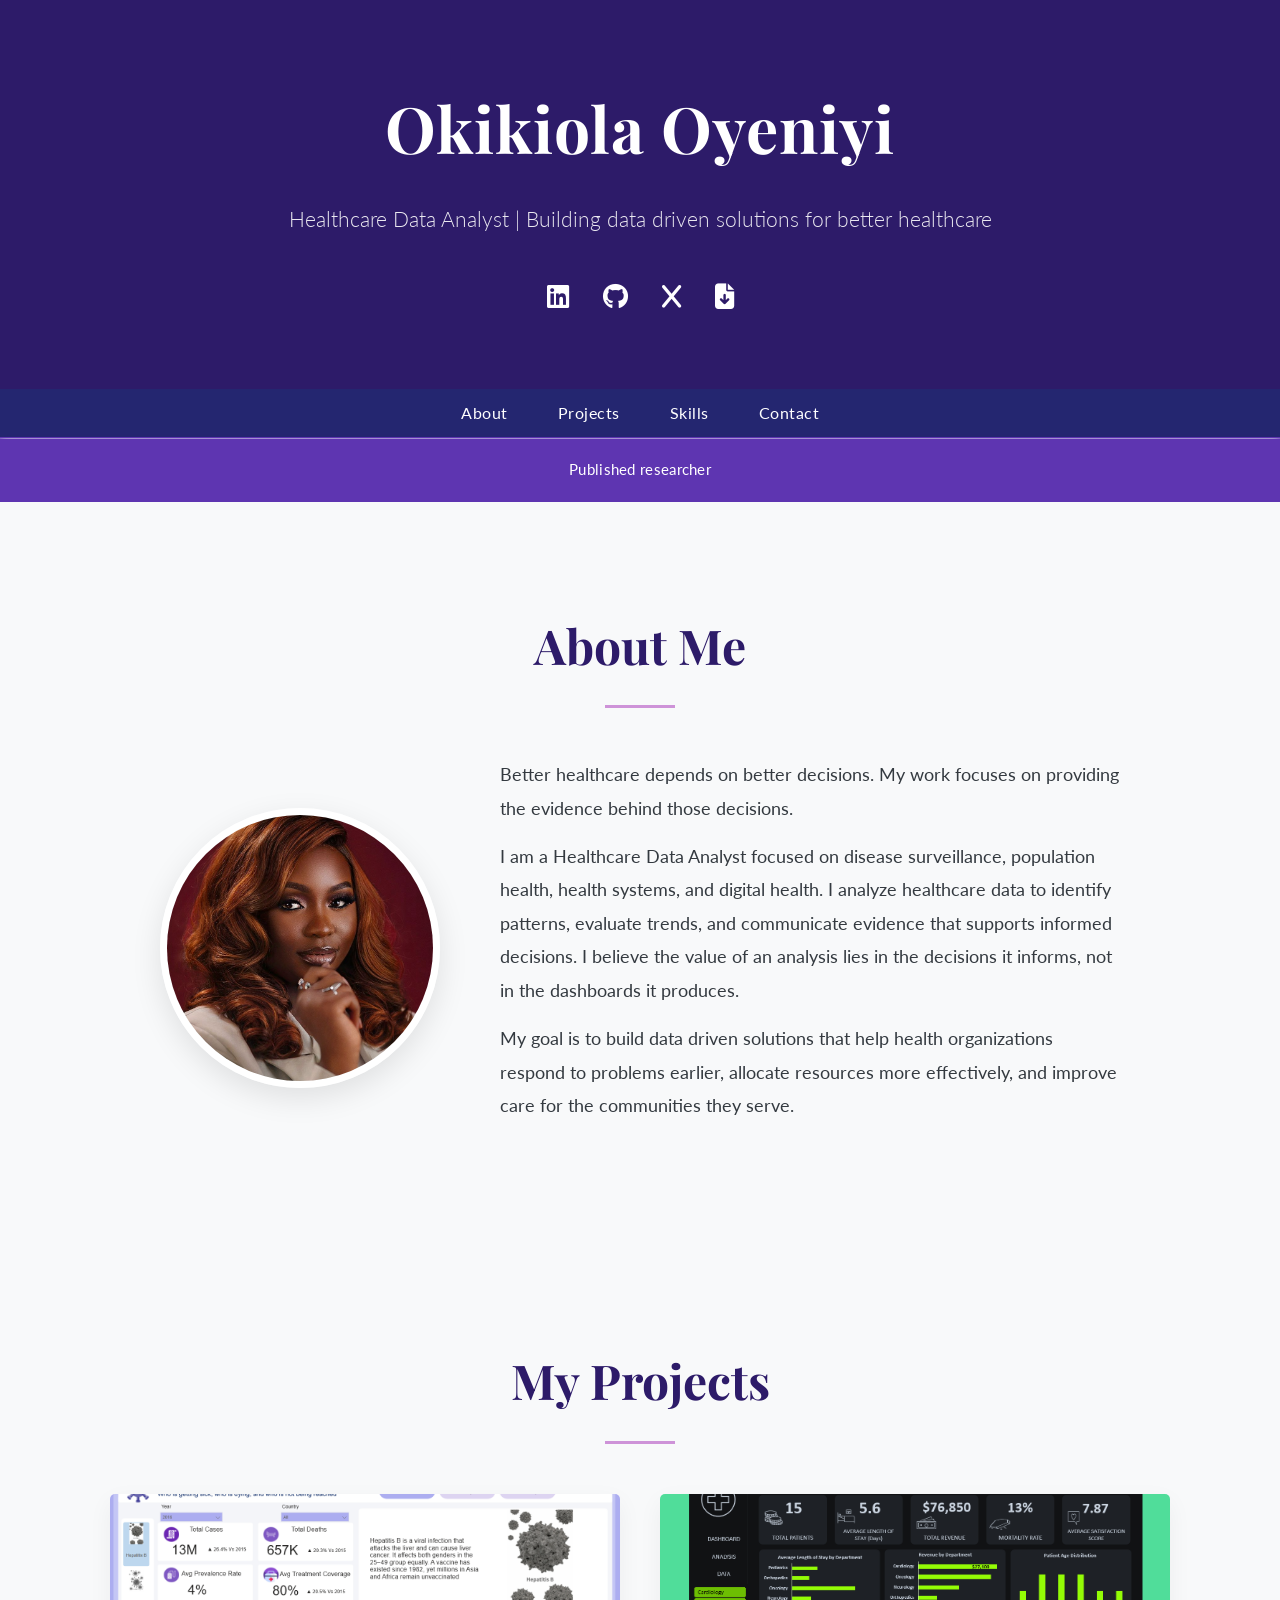
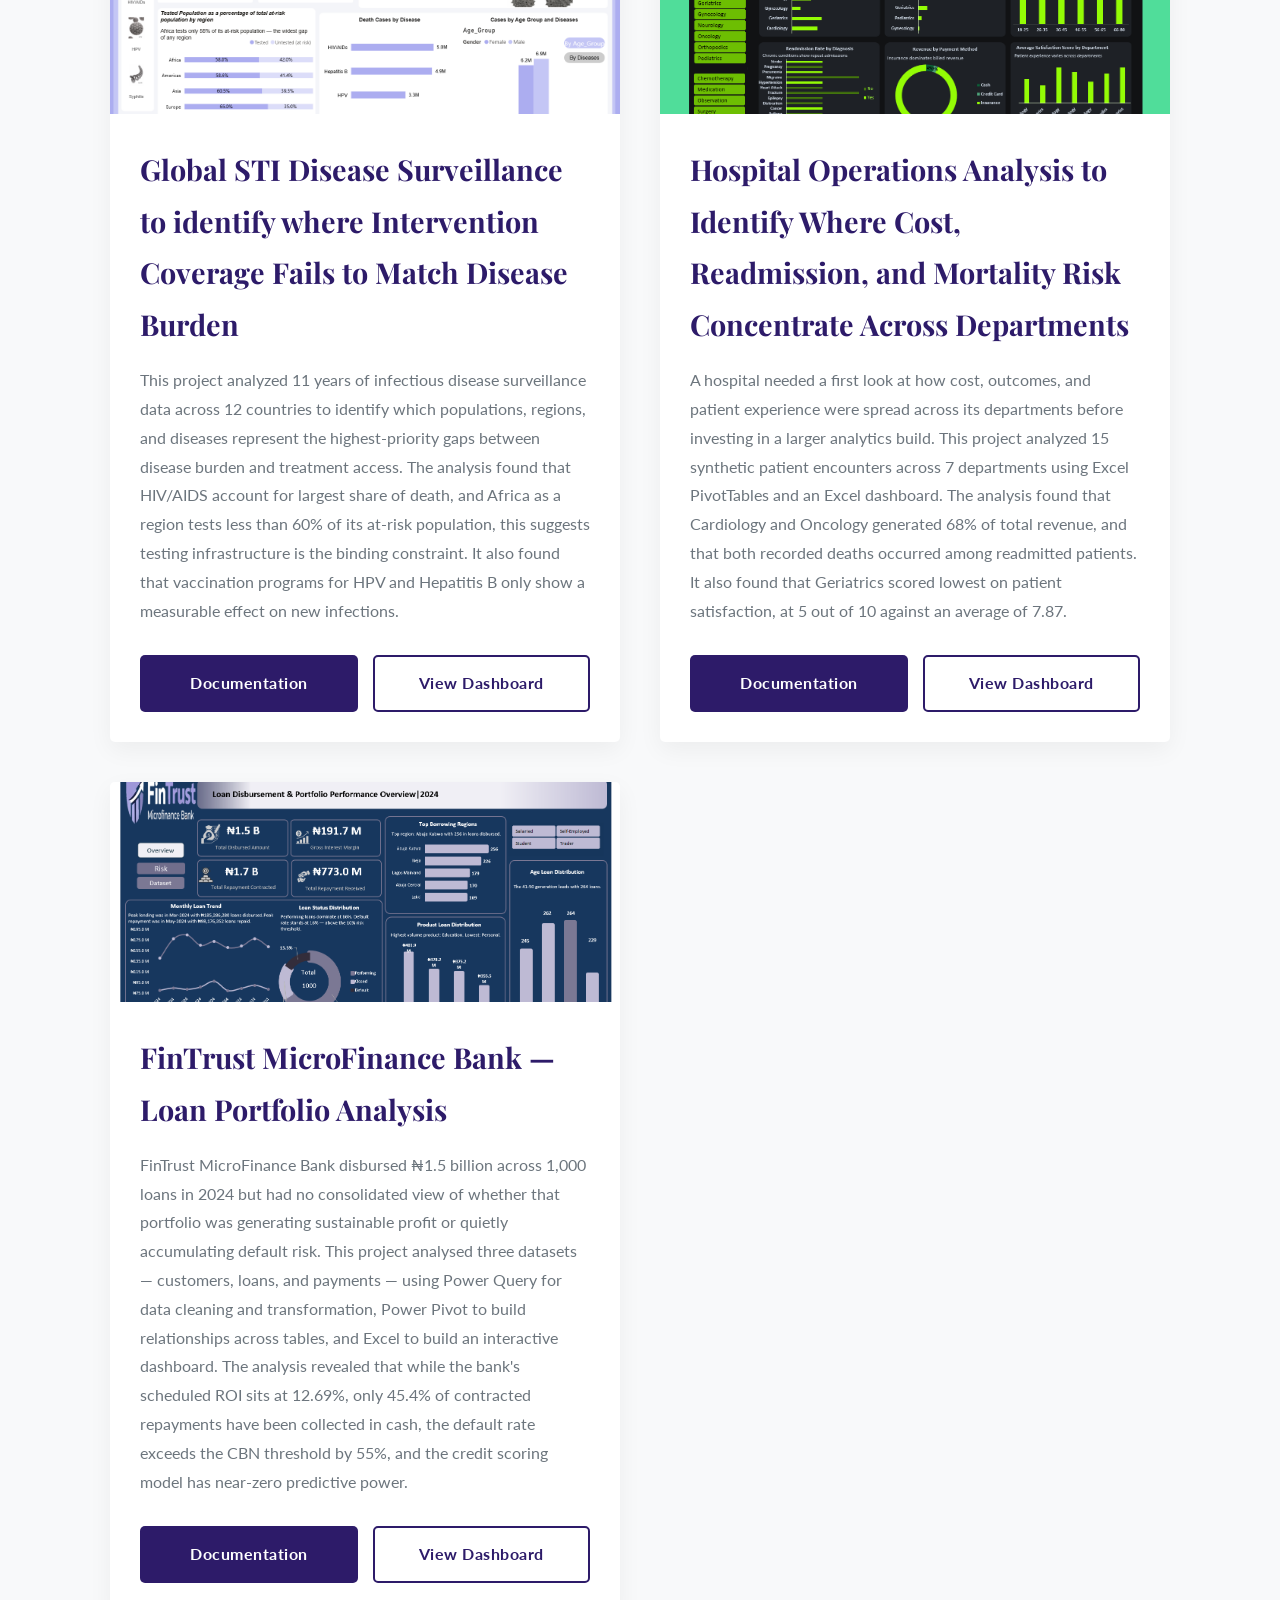
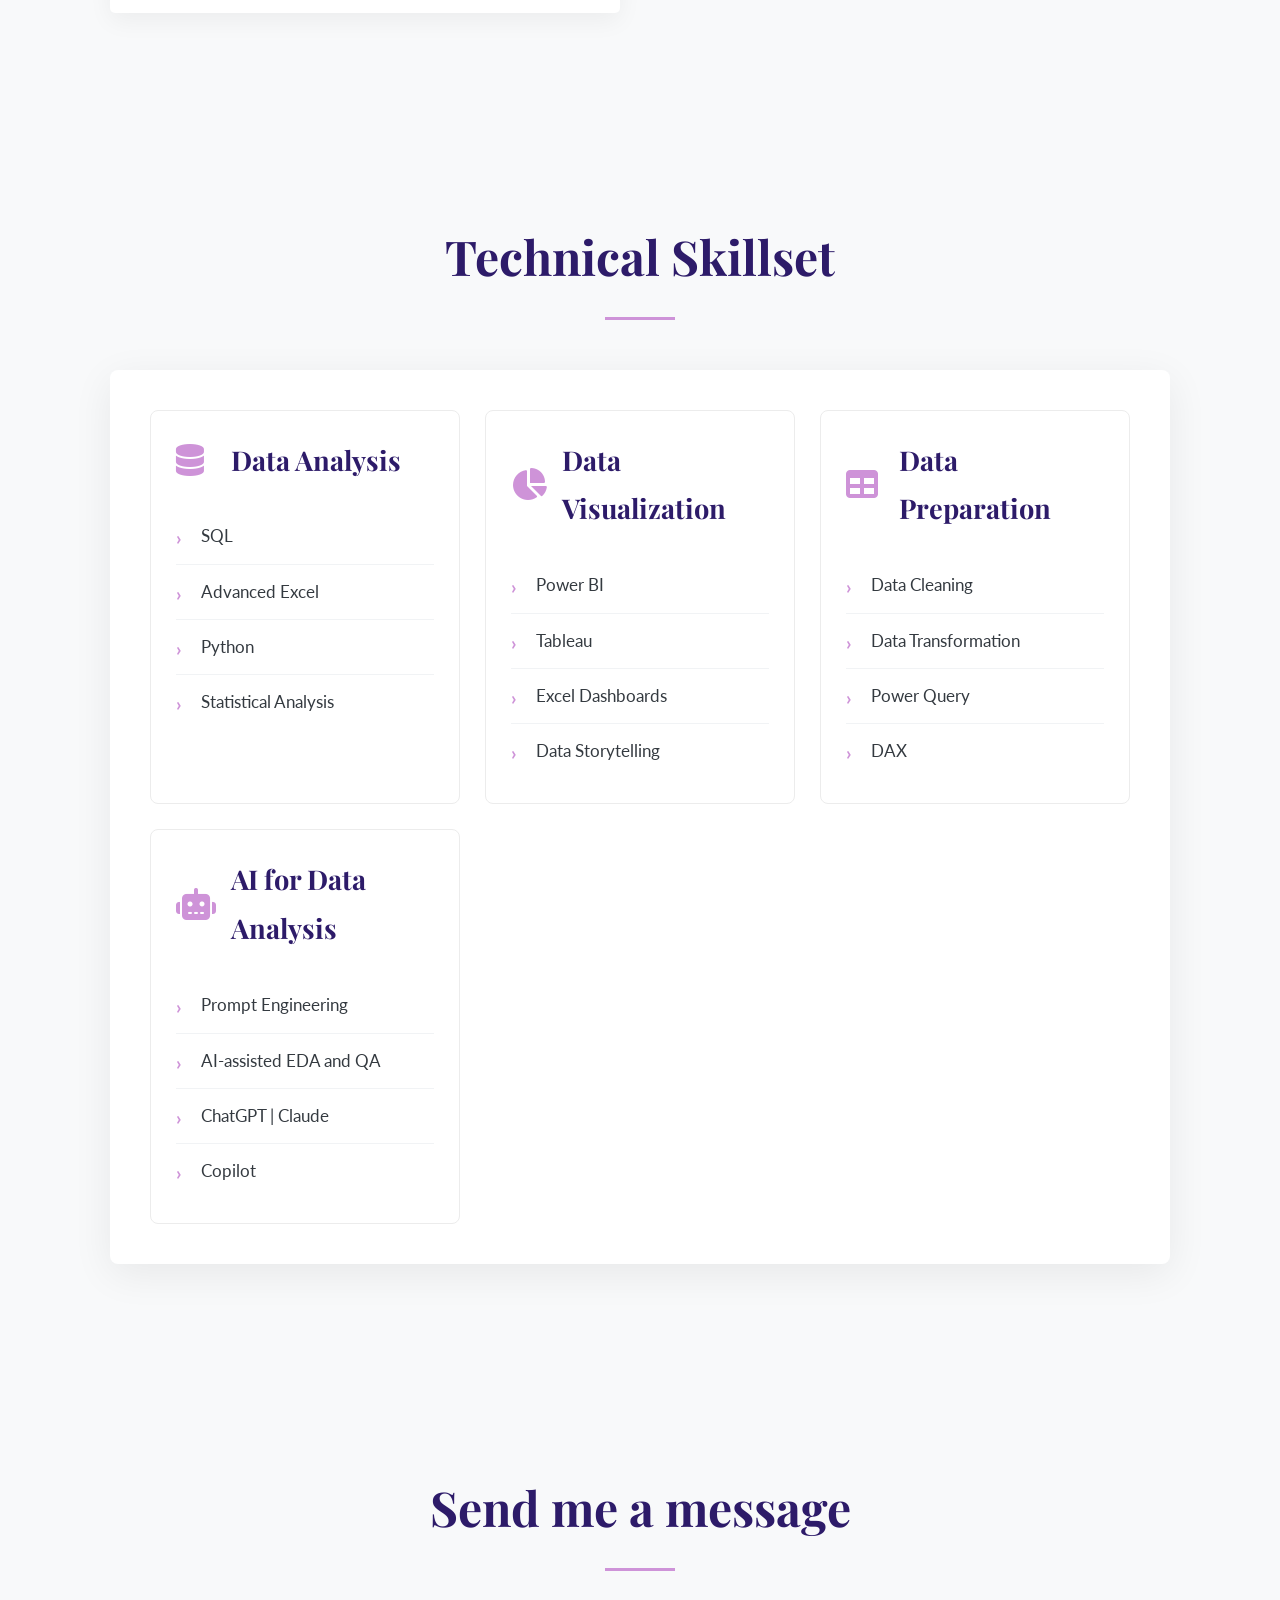
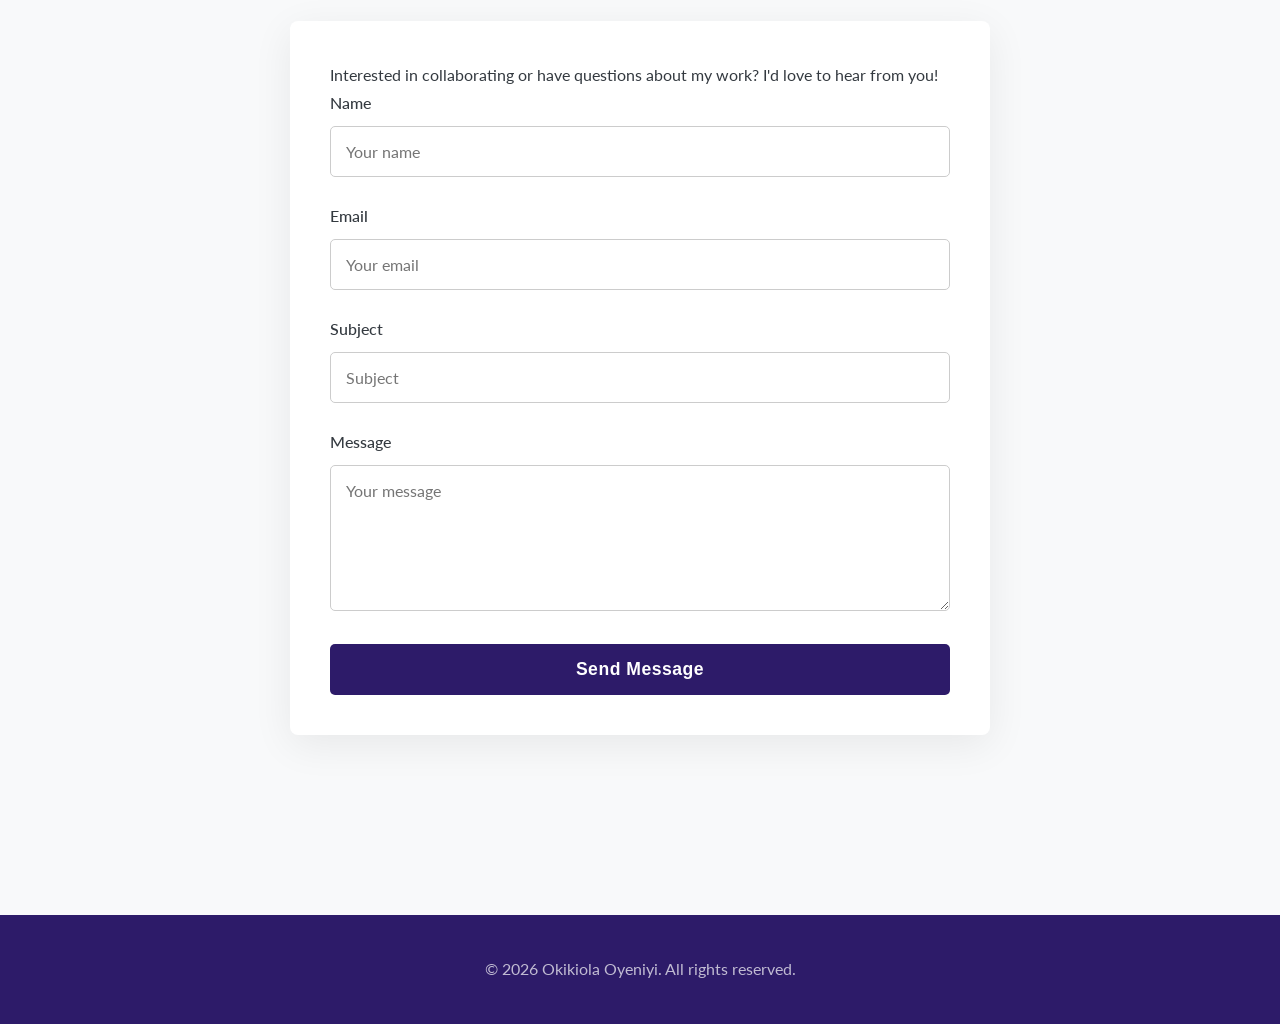
==== commit e309f392: "Update project image for Hospital Operations Analysis" ====
--- a/index.html
+++ b/index.html
@@ -199,7 +199,7 @@
             <!-- Project 2 -->
              <div class="project-card">
                 <!--💡UPDATE: Add a preview image of your project to assets/images/ -->
-                <img src="assets/images/Screenshot 2026-02-14 162722.png" alt="Sales Performance Analysis">
+                <img src="assets/images/Hospital_Obverview_dashboard.png" alt="Hospital Opaerations and Quality Overview">
                 <div class="project-card-content">
                     <h3>Hospital Operations Analysis to Identify Where Cost, Readmission, and Mortality Risk Concentrate Across Departments</h3>
                     <p>A hospital needed a first look at how cost, outcomes, and patient experience were spread across its departments before investing in a larger analytics build. This project analyzed 15 synthetic patient encounters across 7 departments using Excel PivotTables and an Excel dashboard. 
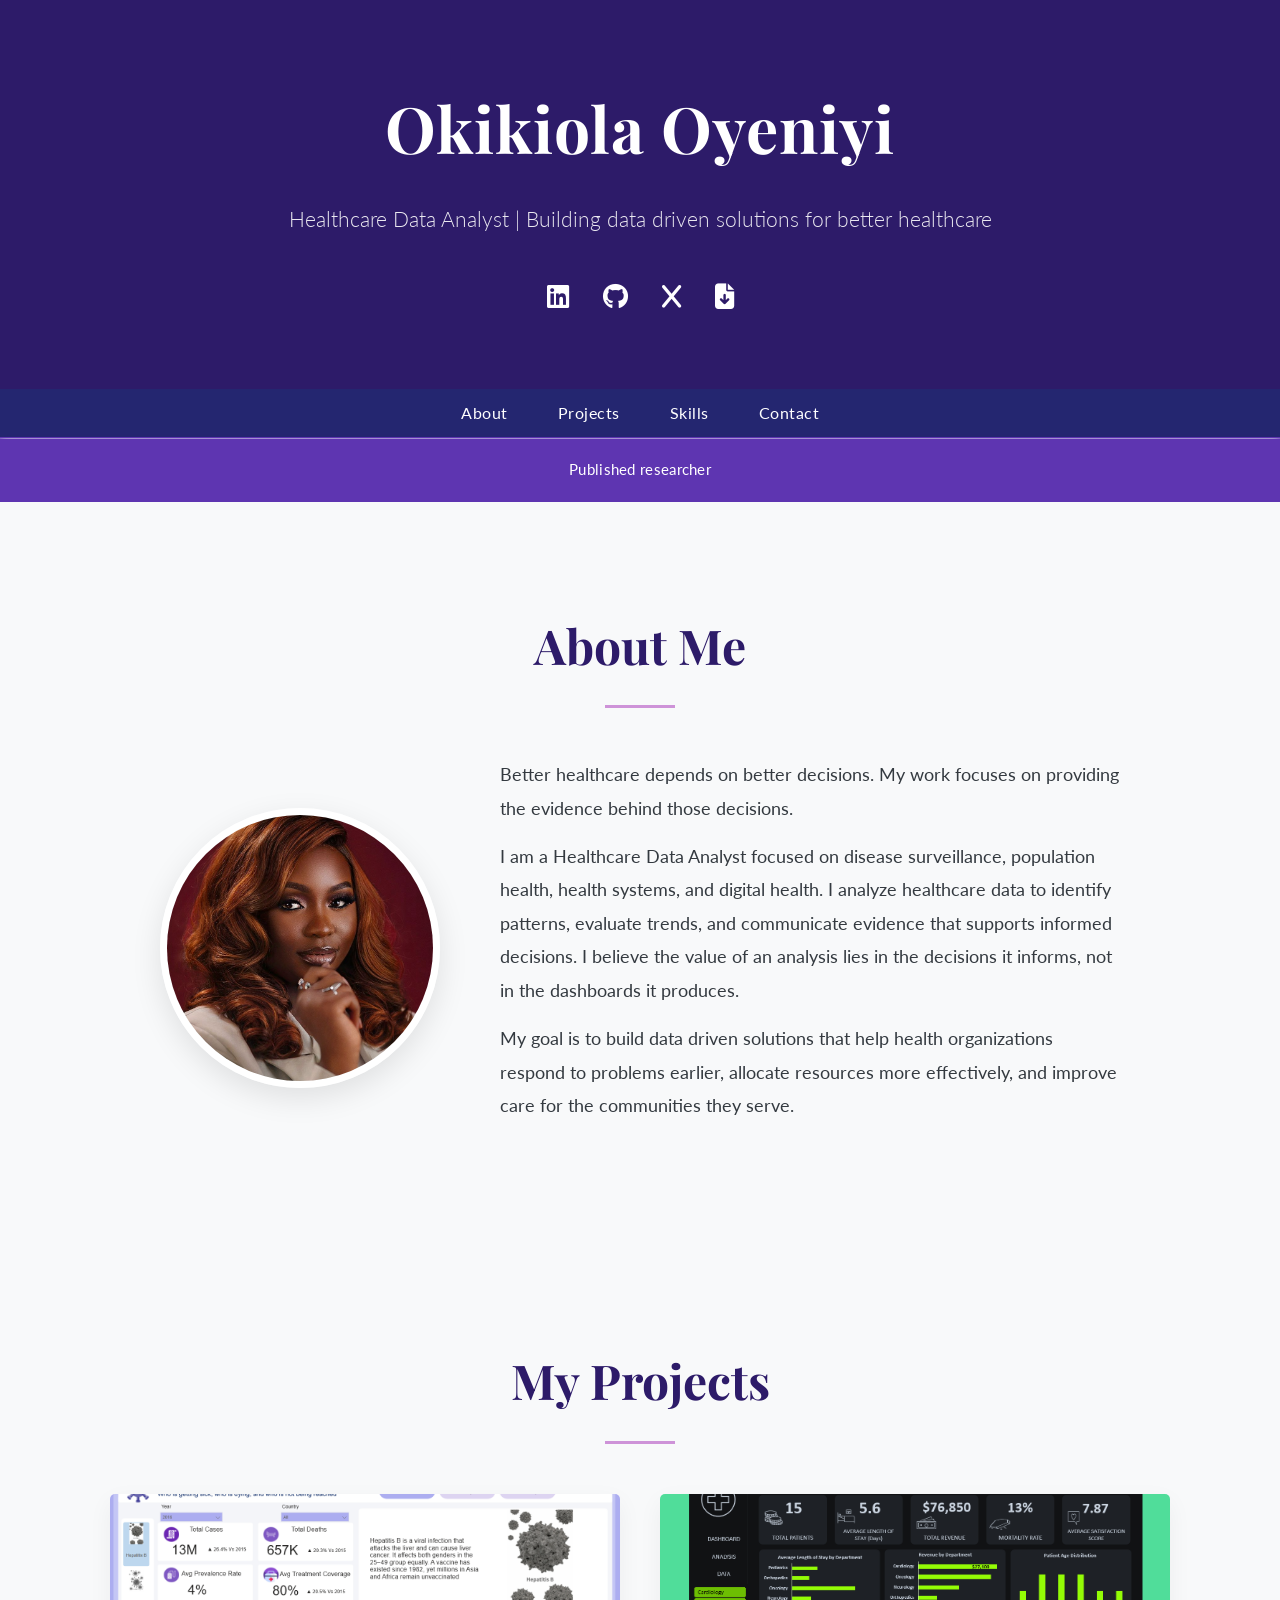
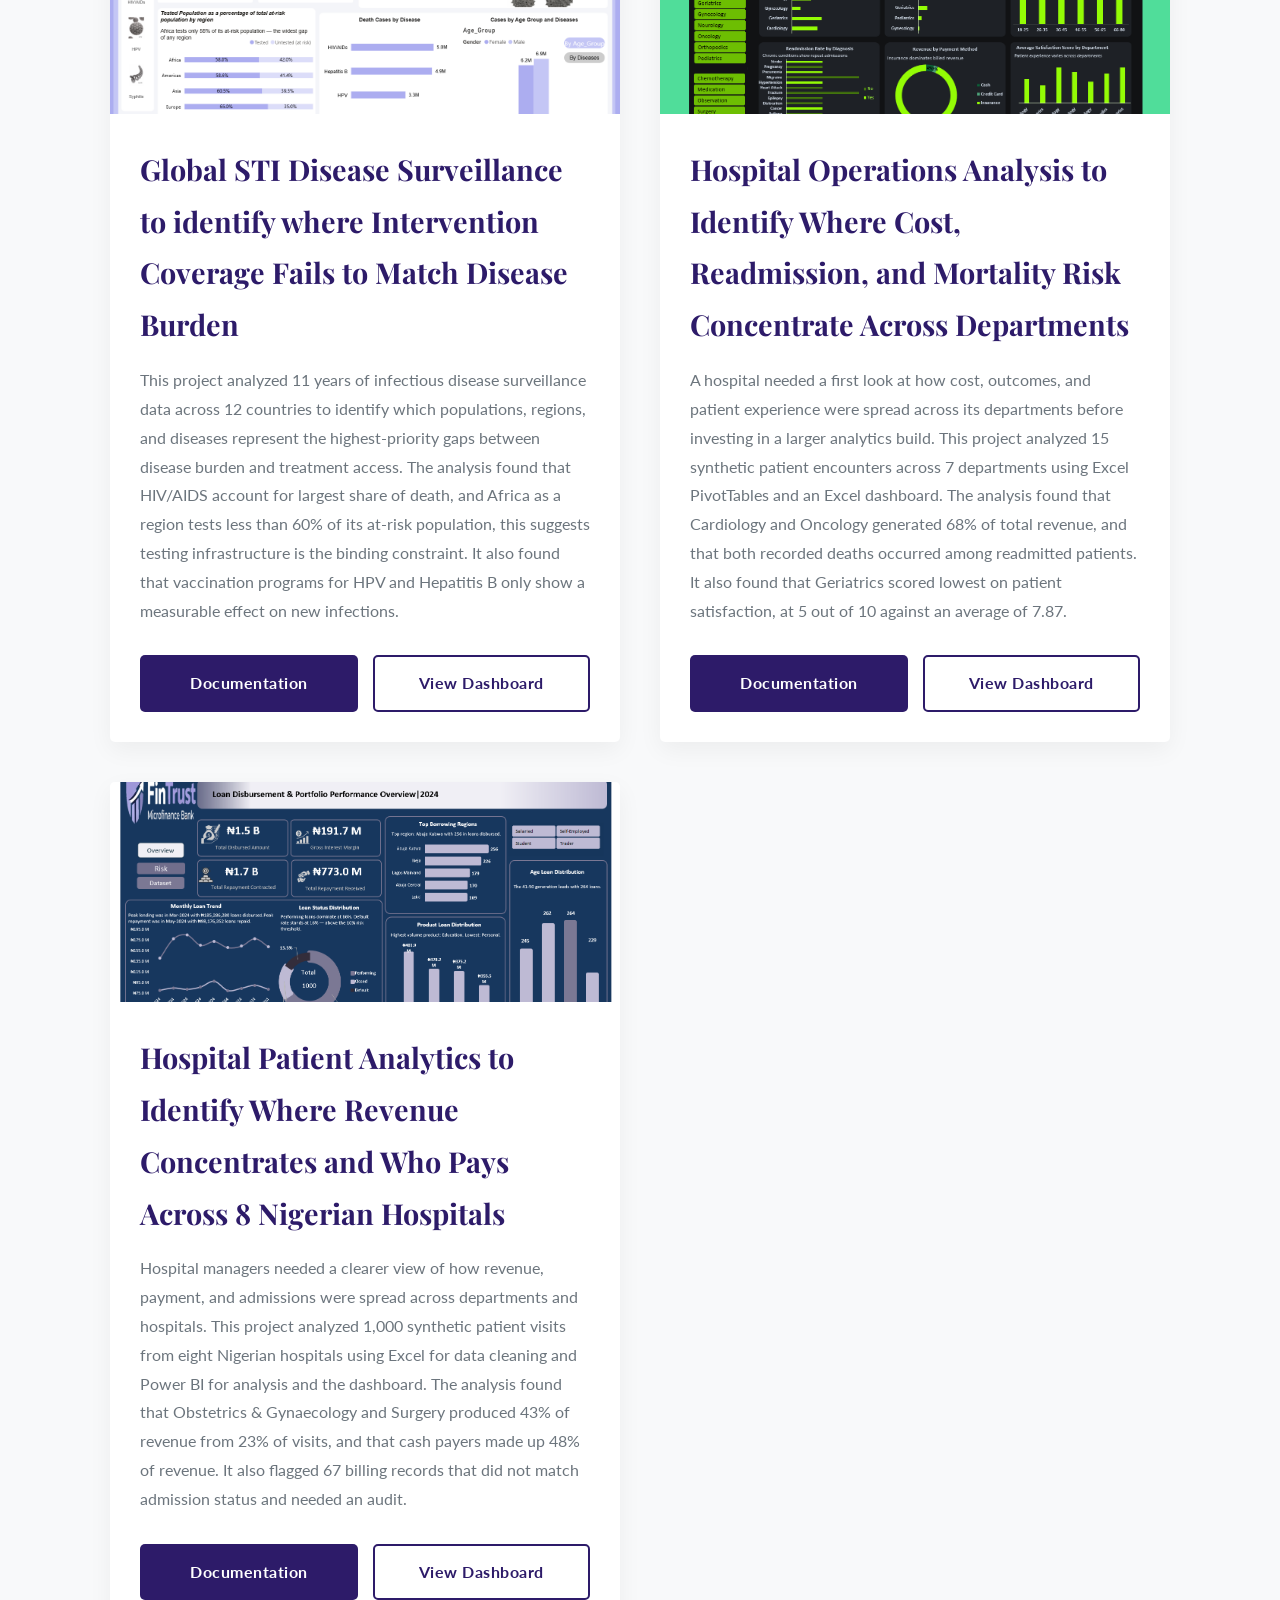
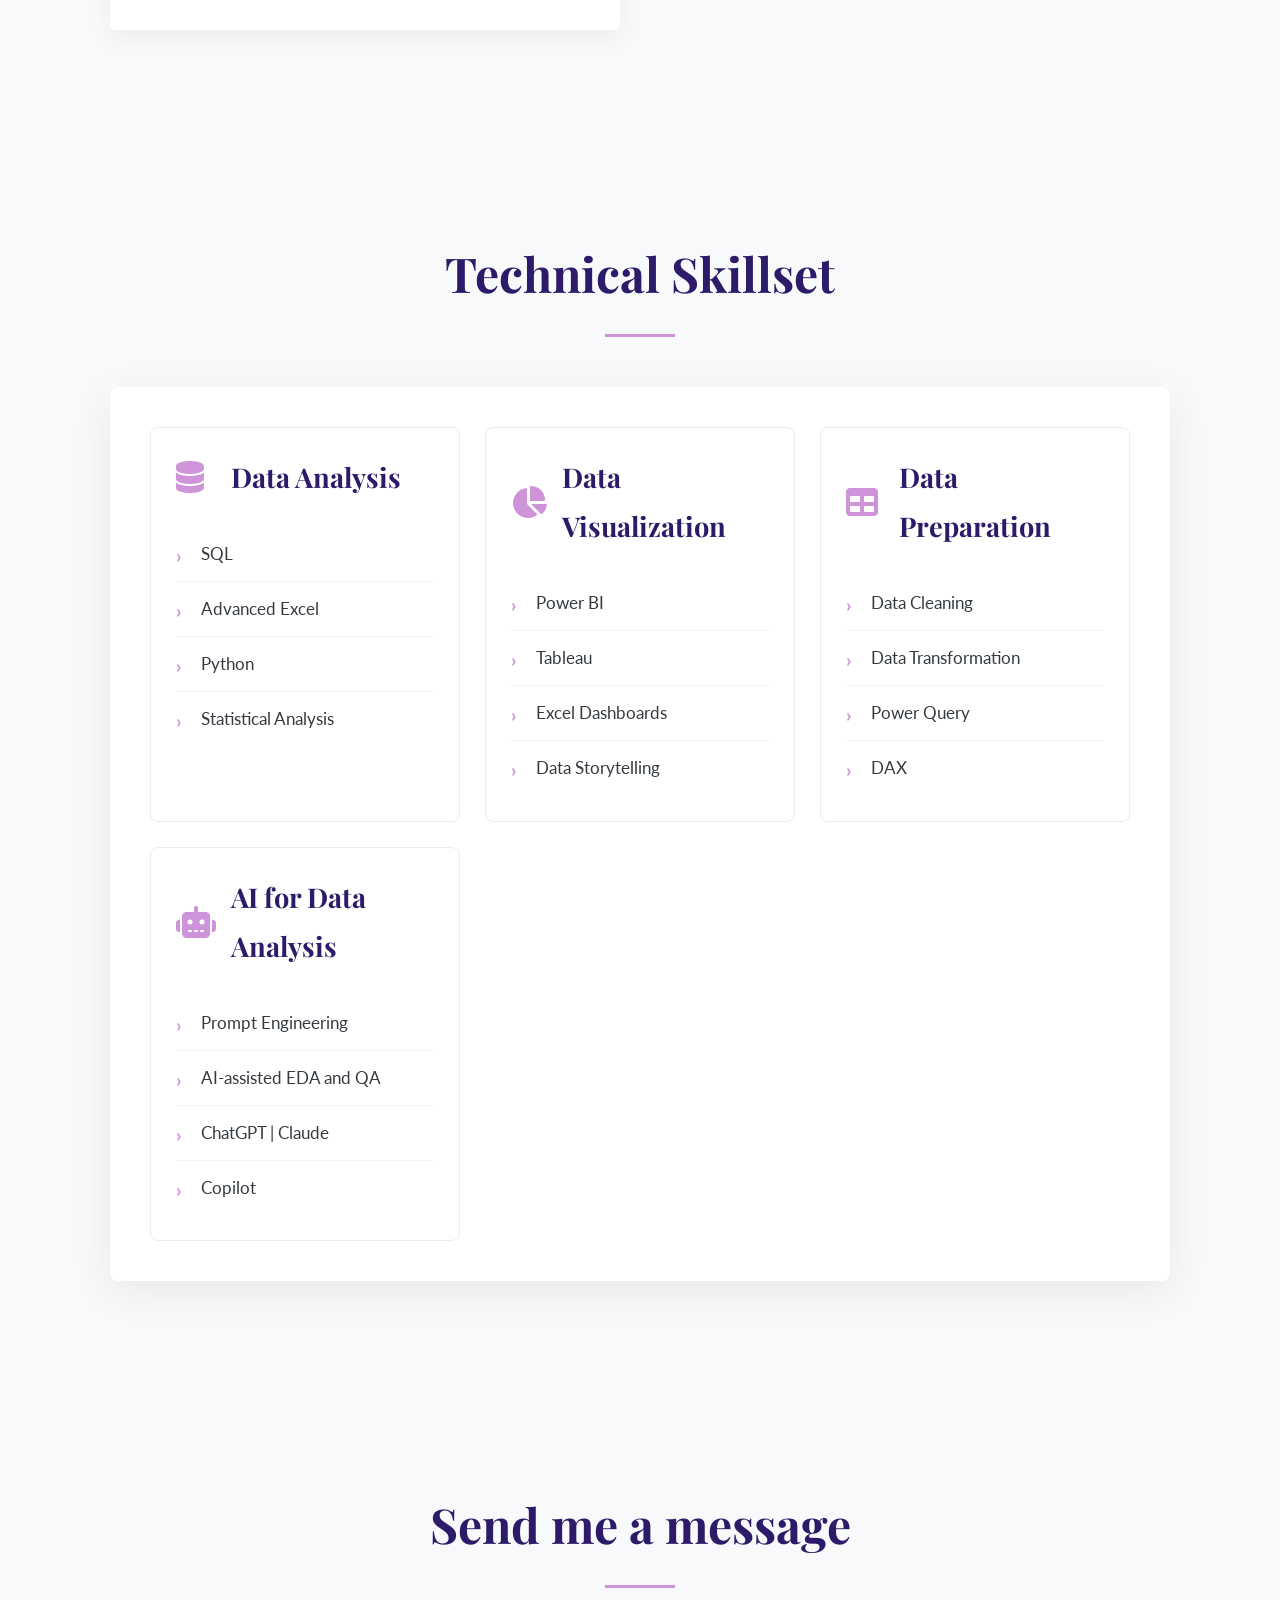
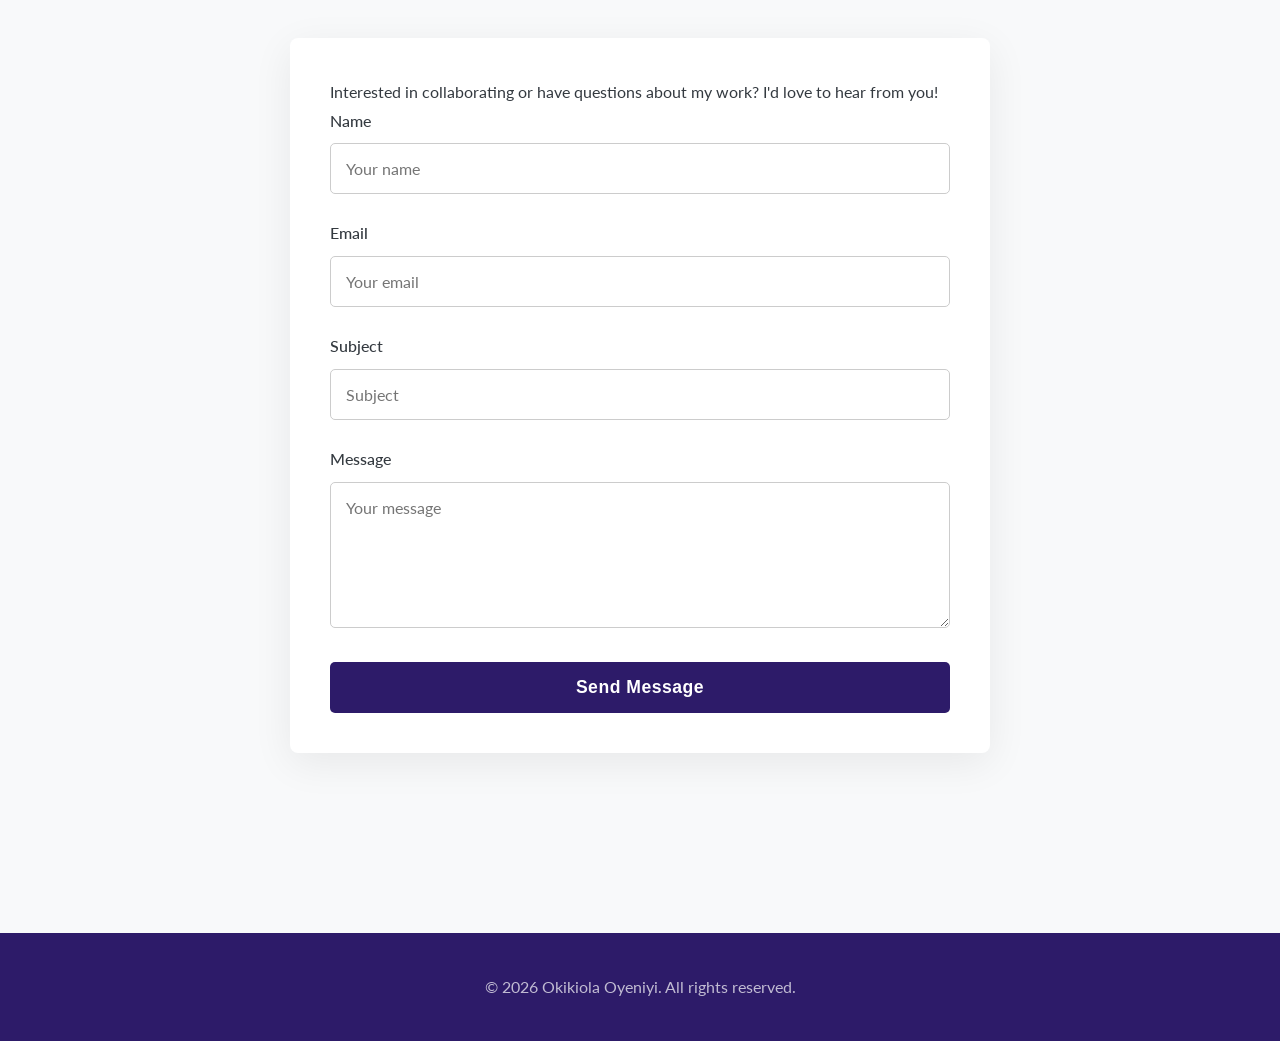
==== commit c1e90707: "Update project details and links in index.html" ====
--- a/index.html
+++ b/index.html
@@ -218,13 +218,13 @@
                     <!--💡UPDATE: Add a preview image of your project to assets/images/ -->
                     <img src="assets/images/FinTrust%20Dashboard%20Snapshot.png" alt="FinTrust Microfinanace Bank Portfolio Analysis">
                     <div class="project-card-content">
-                        <h3>FinTrust MicroFinance Bank — Loan Portfolio Analysis</h3>
-                        <p>FinTrust MicroFinance Bank disbursed ₦1.5 billion across 1,000 loans in 2024 but had no consolidated view of whether that portfolio was generating sustainable profit or quietly accumulating default risk. 
-                        This project analysed three datasets — customers, loans, and payments — using Power Query for data cleaning and transformation, Power Pivot to build relationships across tables, and Excel to build an interactive dashboard. 
-                        The analysis revealed that while the bank's scheduled ROI sits at 12.69%, only 45.4% of contracted repayments have been collected in cash, the default rate exceeds the CBN threshold by 55%, and the credit scoring model has near-zero predictive power.</p>
+                        <h3>Hospital Patient Analytics to Identify Where Revenue Concentrates and Who Pays Across 8 Nigerian Hospitals</h3>
+                        <p>Hospital managers needed a clearer view of how revenue, payment, and admissions were spread across departments and hospitals. 
+                            This project analyzed 1,000 synthetic patient visits from eight Nigerian hospitals using Excel for data cleaning and Power BI for analysis and the dashboard. 
+                            The analysis found that Obstetrics & Gynaecology and Surgery produced 43% of revenue from 23% of visits, and that cash payers made up 48% of revenue. It also flagged 67 billing records that did not match admission status and needed an audit.</p>
                         <div class="project-buttons">
                             <!--💡UPDATE: Add link to your project's code/documentation on GitHub-->
-                            <a href="https://github.com/oyeniyiokikiola/FinTrust-MicroFinance-Bank-Loan-Portfolio-Analysis/blob/main/README.md" target="_blank" class="btn">Documentation</a>
+                            <a href="https://github.com/oyeniyiokikiola/Hospital-Patient-Analytics/blob/main/README.md" target="_blank" class="btn">Documentation</a>
                             <!--💡UPDATE: Add link to your live dashboard (e.g., Power BI, Tableau Public)-->
                             <a href="https://1drv.ms/x/c/4a9770274467d72d/IQA60BQMtWpzRJoBJrbt9QxZAbZ_gf5vAzukXt4uHMn-0R0?e=BeucKe" class="btn btn-secondary">View Dashboard</a>
                          </div>
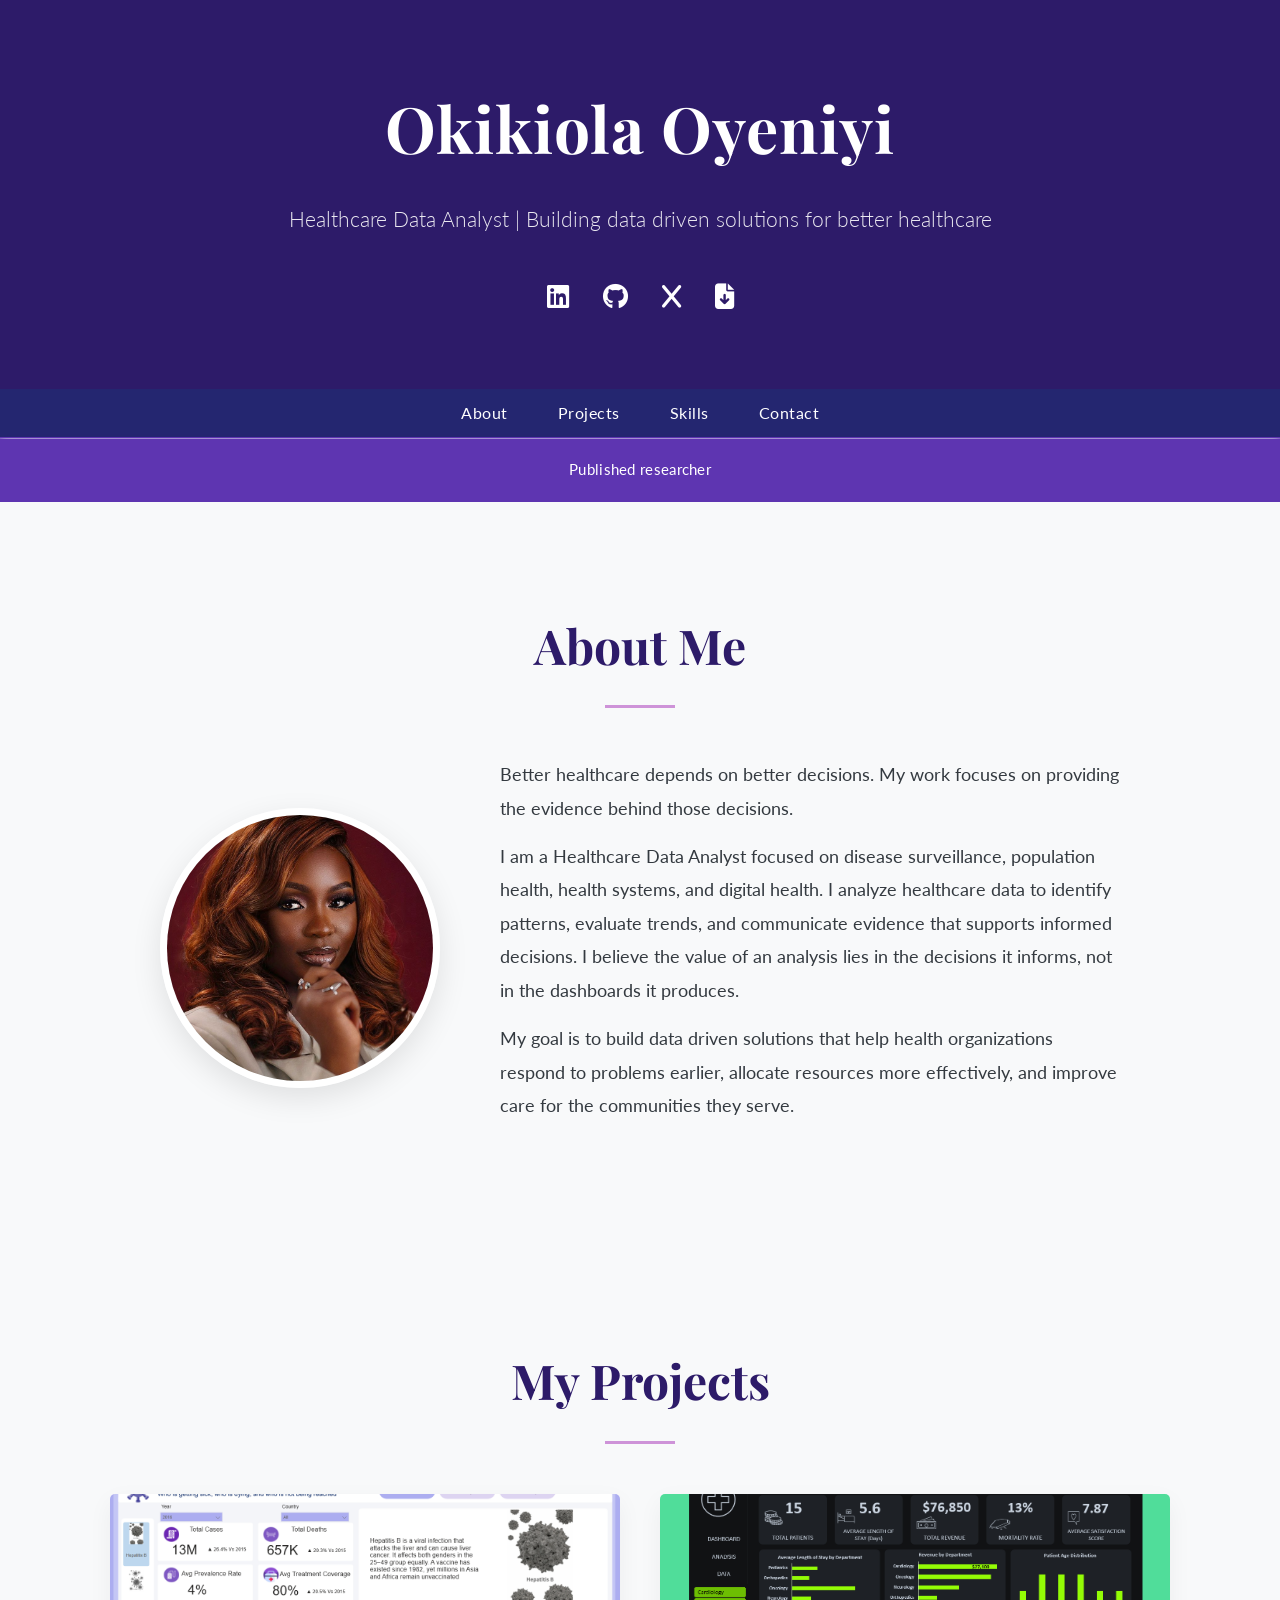
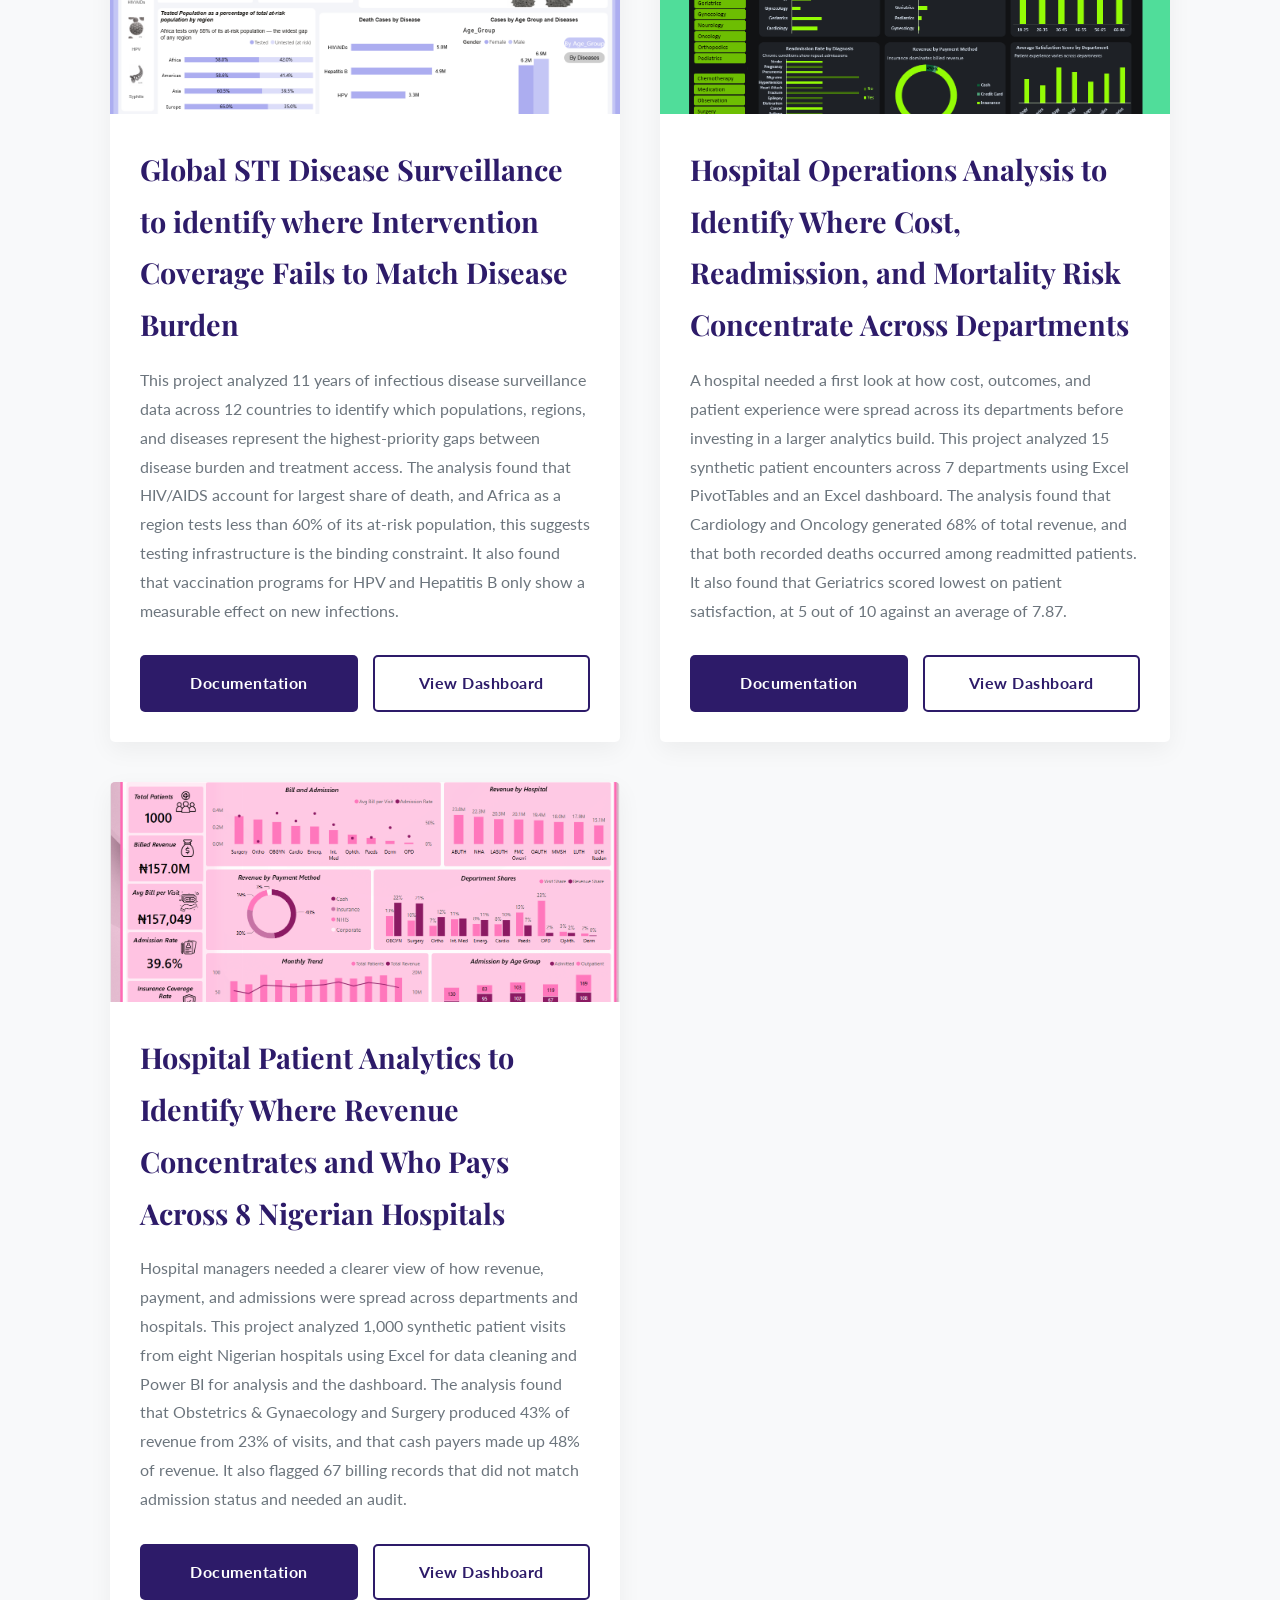
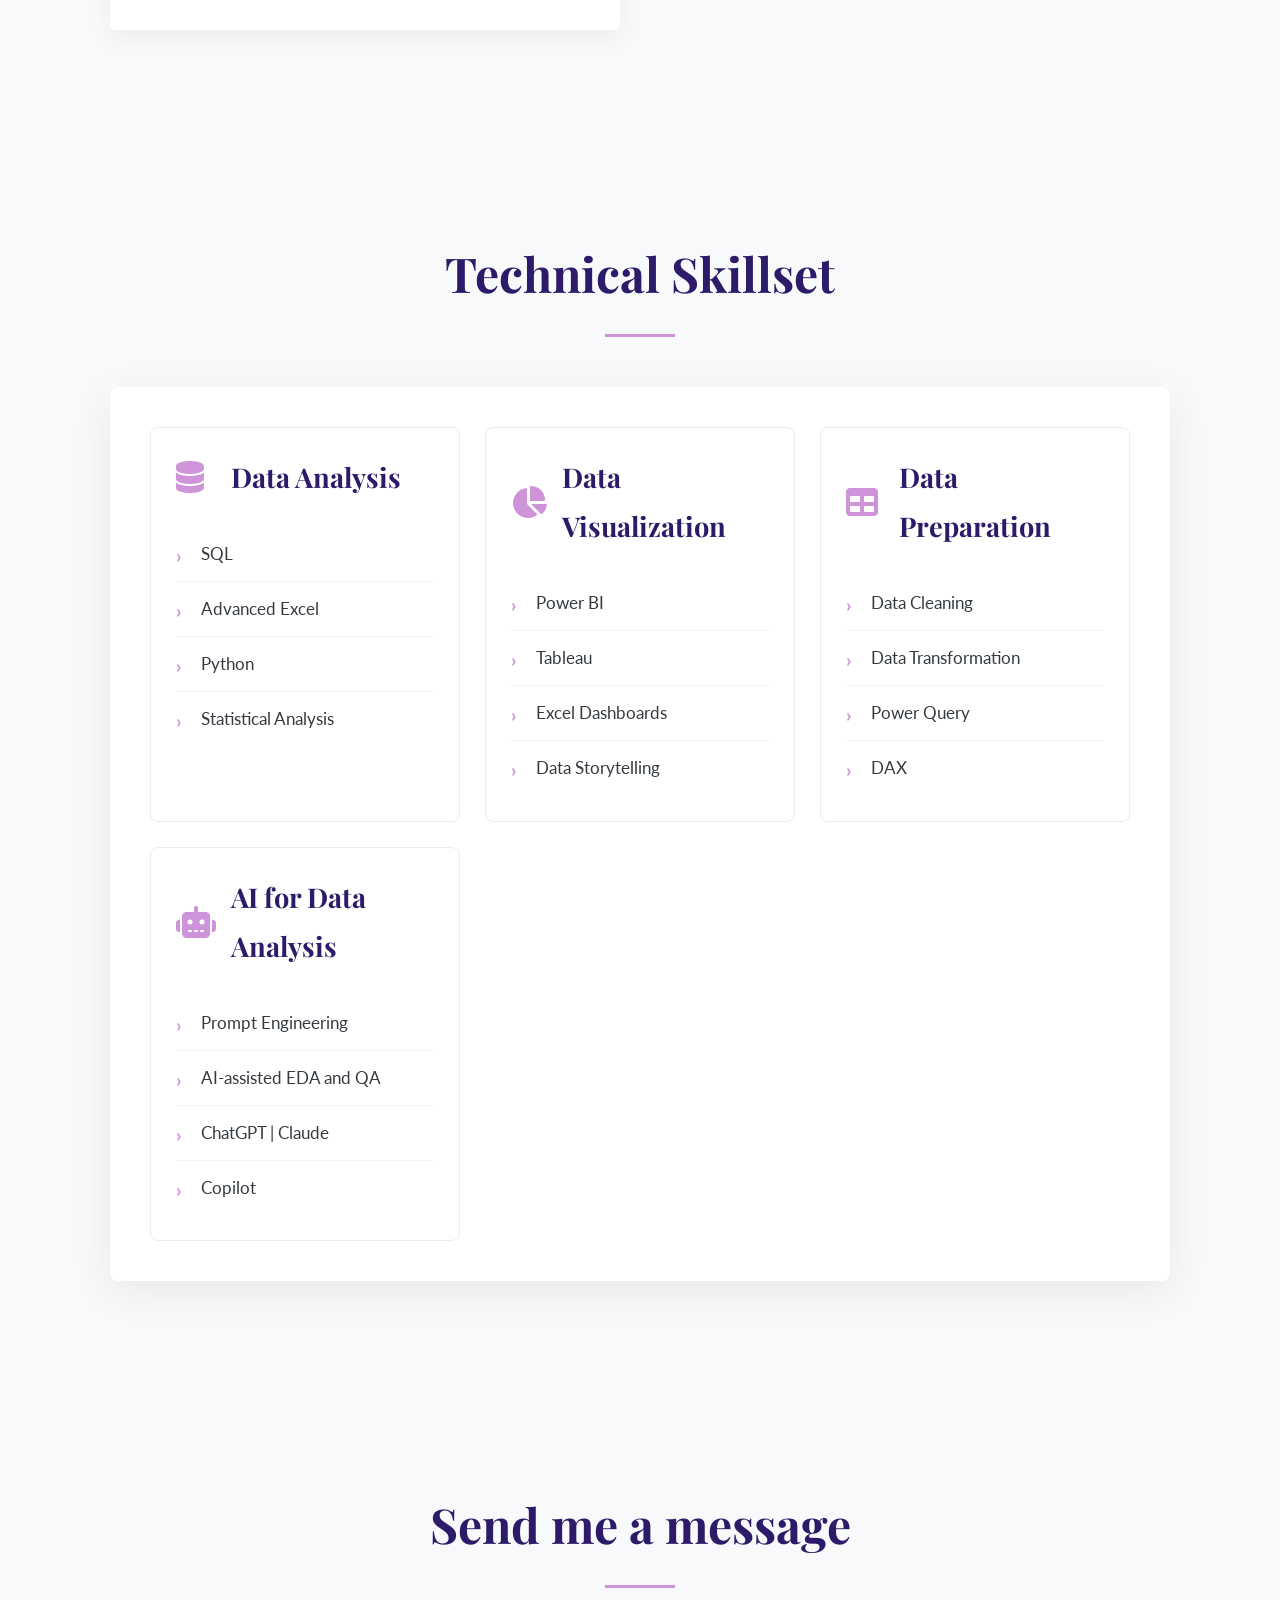
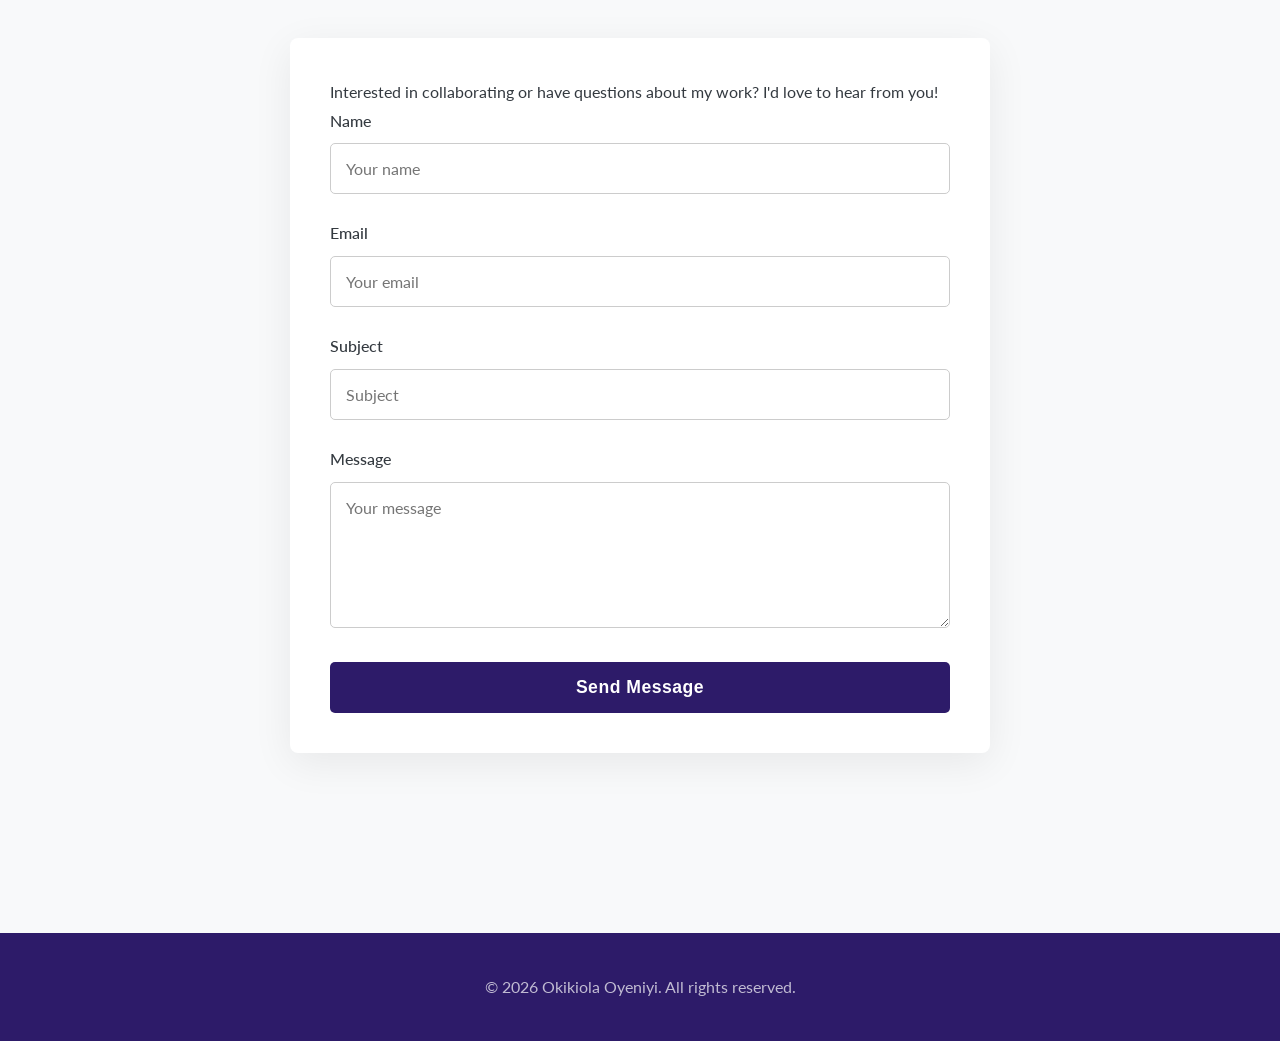
==== commit 51bd67a1: "Update project image for Hospital Patient Analytics" ====
--- a/index.html
+++ b/index.html
@@ -216,7 +216,7 @@
                 <!-- Project 3 -->
                  <div class="project-card">
                     <!--💡UPDATE: Add a preview image of your project to assets/images/ -->
-                    <img src="assets/images/FinTrust%20Dashboard%20Snapshot.png" alt="FinTrust Microfinanace Bank Portfolio Analysis">
+                    <img src="assets/images/Nigerian_Hospital_Patient_Analytics.png" alt="Hospital Patient Analytics">
                     <div class="project-card-content">
                         <h3>Hospital Patient Analytics to Identify Where Revenue Concentrates and Who Pays Across 8 Nigerian Hospitals</h3>
                         <p>Hospital managers needed a clearer view of how revenue, payment, and admissions were spread across departments and hospitals. 
